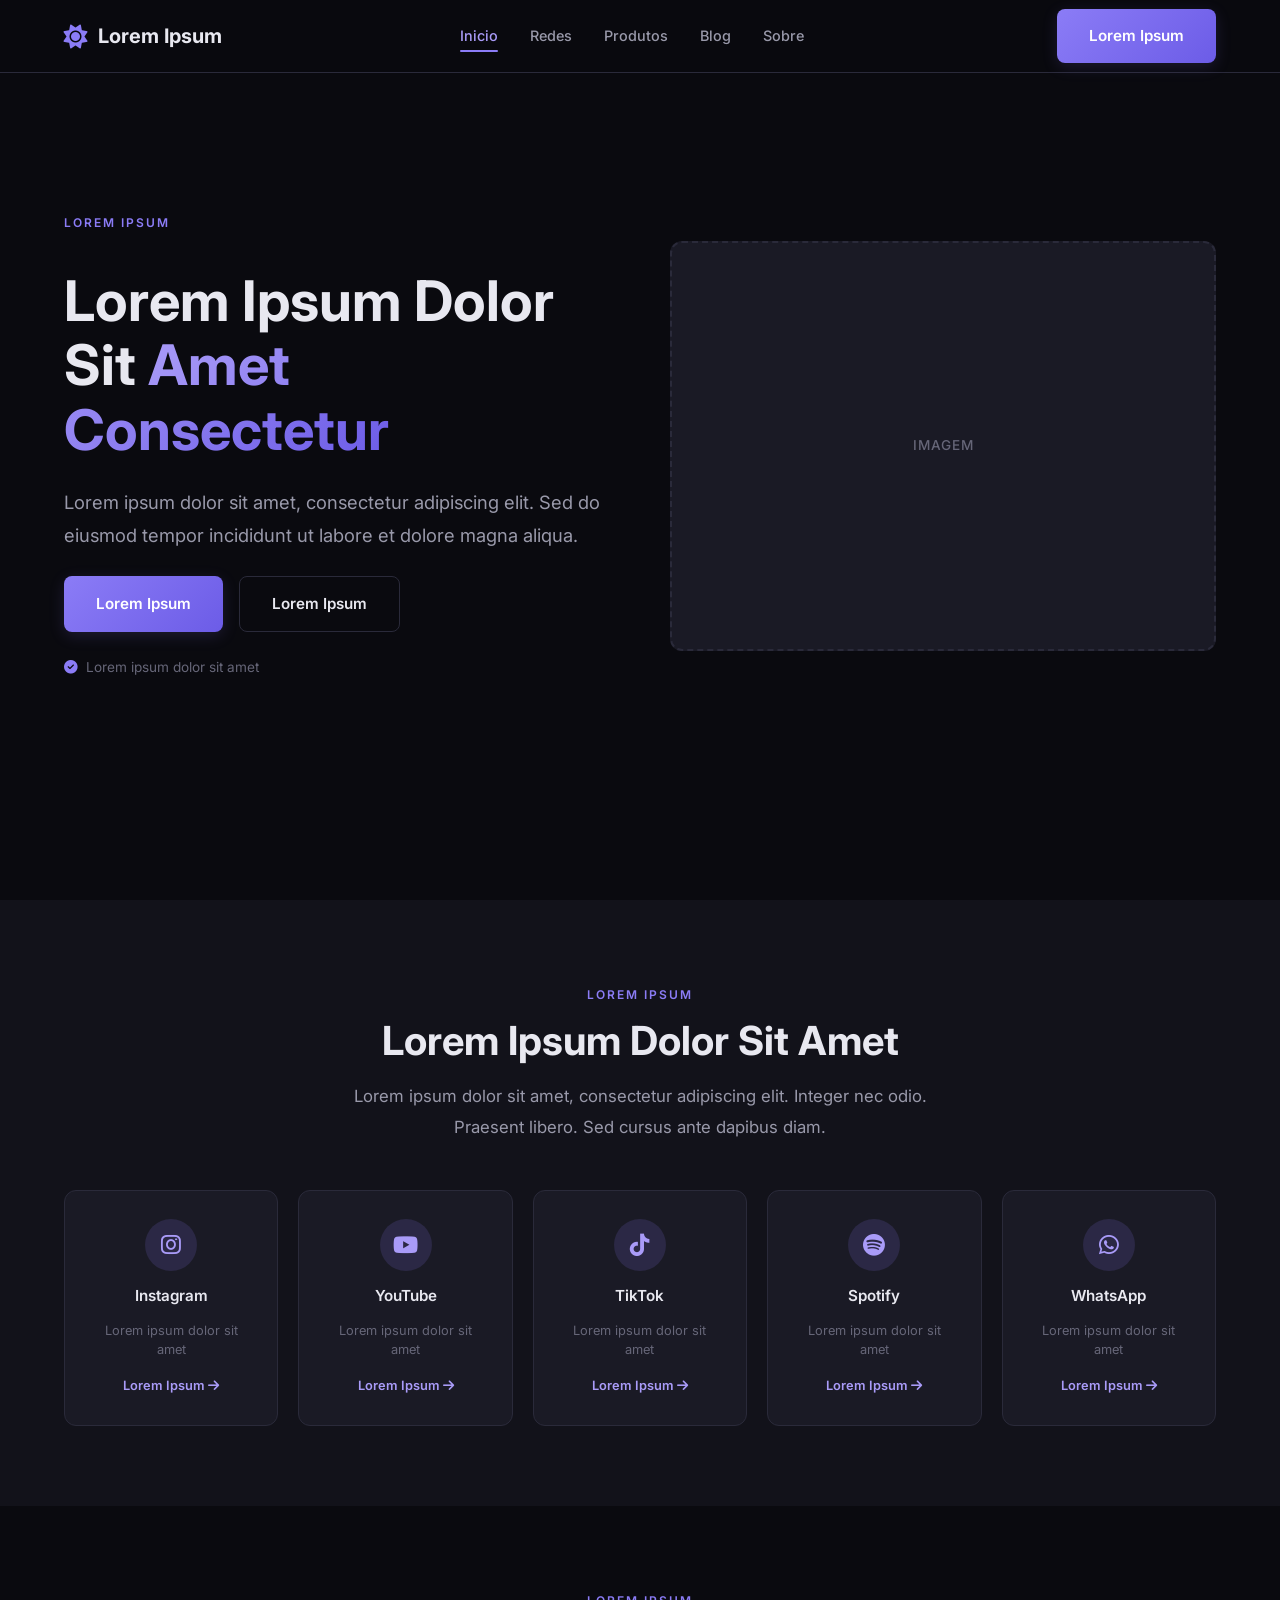
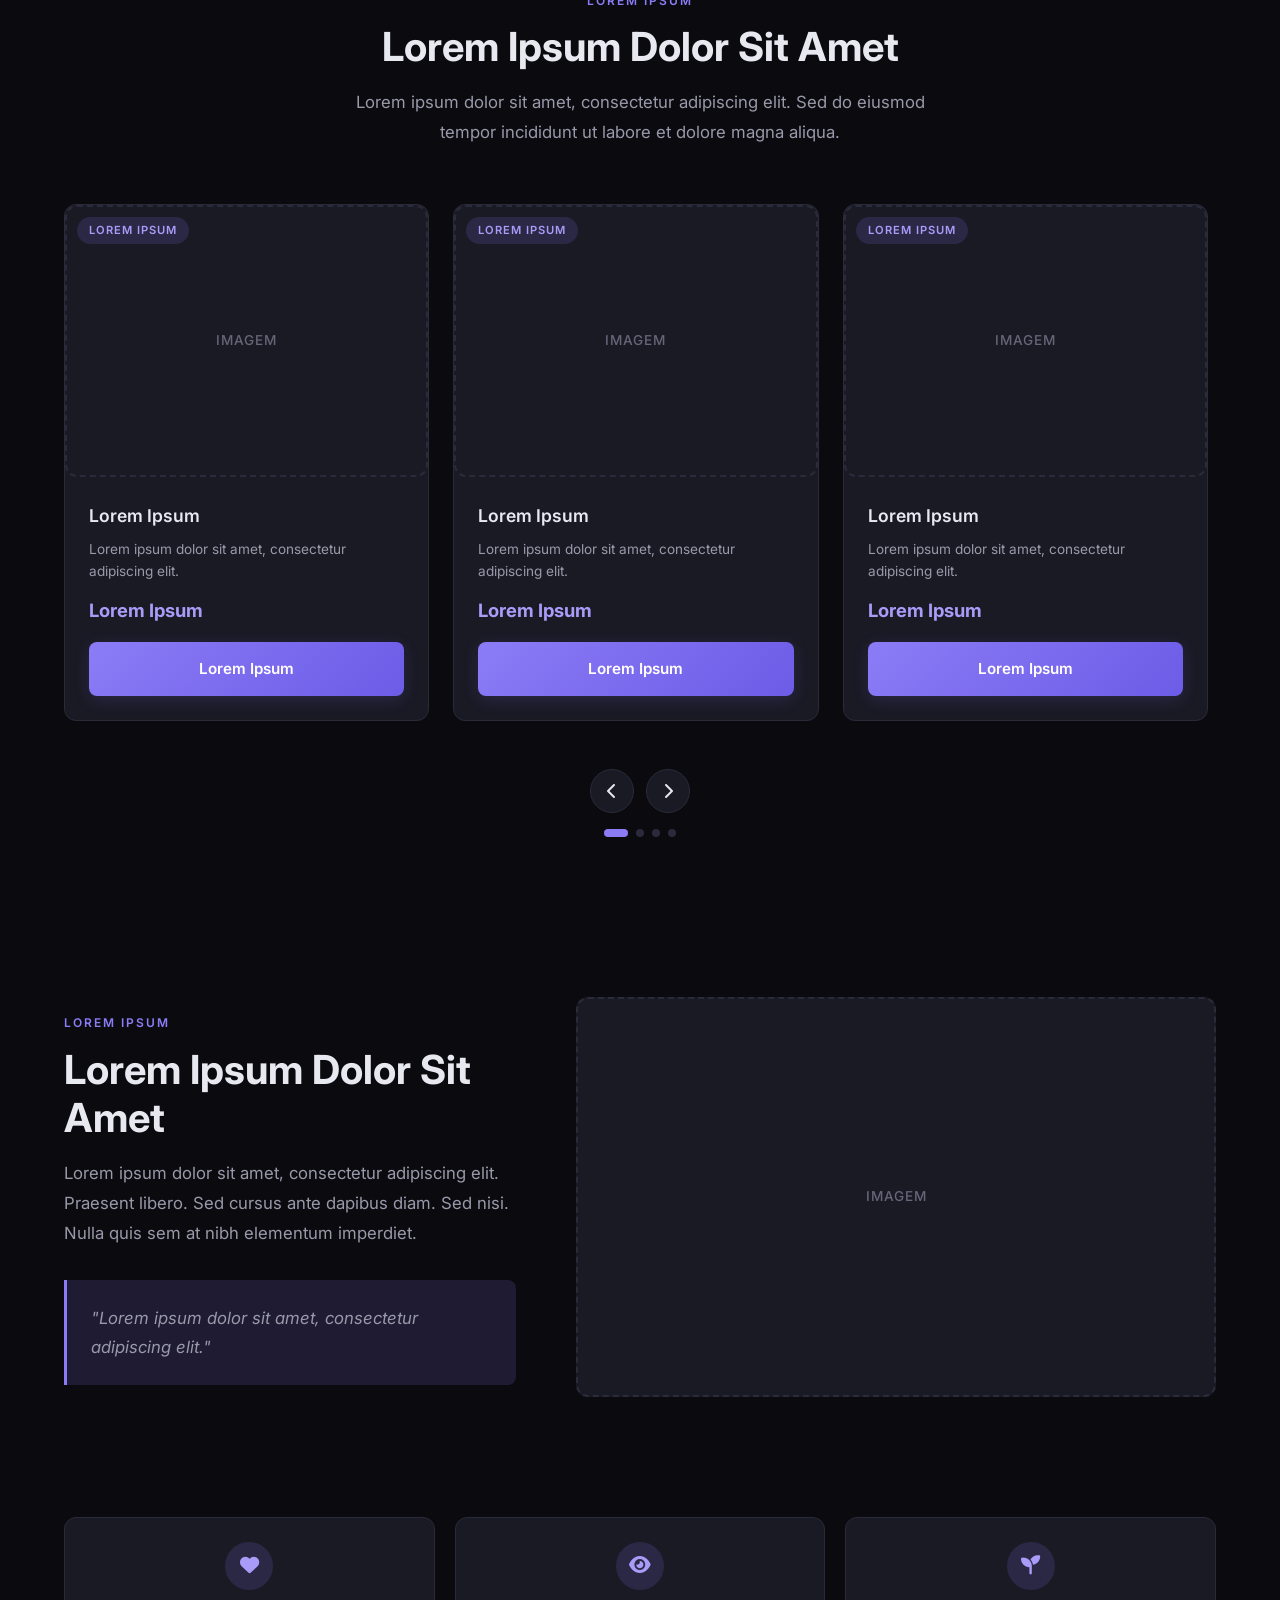
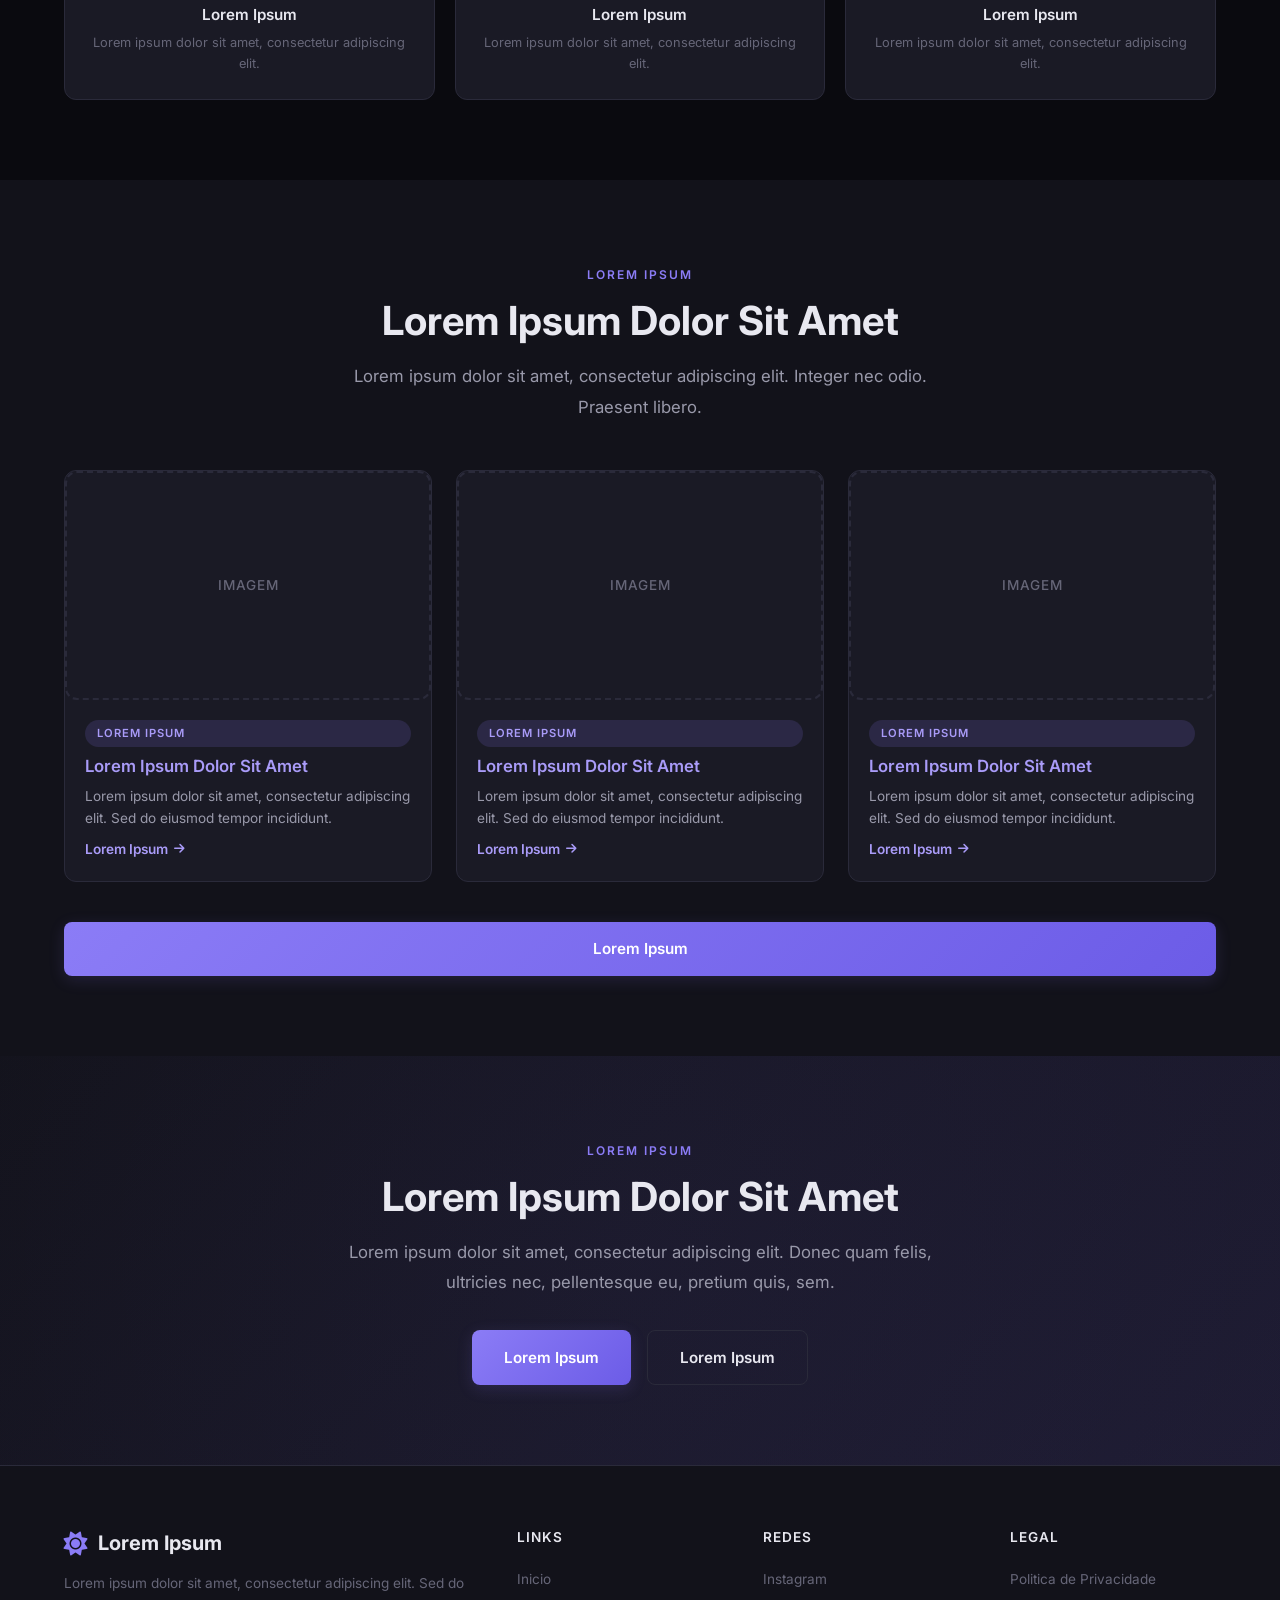
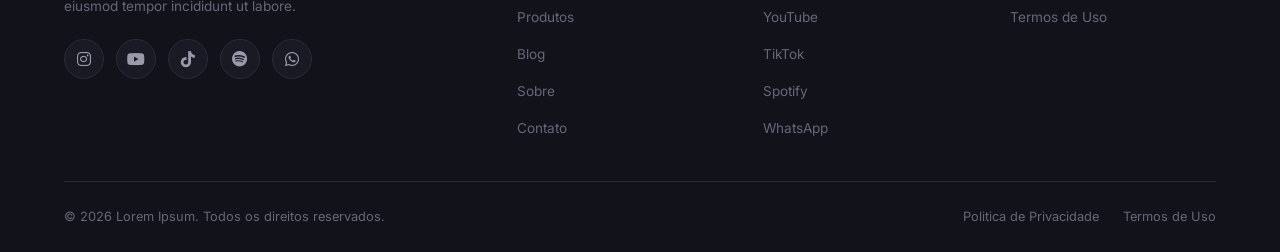
==== index.html @ 36291735 "feat: wireframe 3 paginas - home, blog listing, single post" ====
<!DOCTYPE html>
<html lang="pt-BR">
<head>
  <meta charset="UTF-8">
  <meta name="viewport" content="width=device-width, initial-scale=1.0">
  <title>Home | Lorem Ipsum</title>
  <link rel="stylesheet" href="style.css">
  <link rel="stylesheet" href="https://cdnjs.cloudflare.com/ajax/libs/font-awesome/6.5.0/css/all.min.css">
</head>
<body>

  <header class="header">
    <div class="container">
      <a href="index.html" class="header__logo">
        <i class="fa-solid fa-sun"></i>
        Lorem Ipsum
      </a>
      <nav class="header__nav">
        <a href="index.html" class="active">Inicio</a>
        <a href="#social">Redes</a>
        <a href="#products">Produtos</a>
        <a href="blog.html">Blog</a>
        <a href="#purpose">Sobre</a>
      </nav>
      <a href="#products" class="btn btn-primary header__cta">Lorem Ipsum</a>
      <button class="hamburger" onclick="document.querySelector('.mobile-nav').classList.toggle('open')" aria-label="Menu">
        <span></span>
        <span></span>
        <span></span>
      </button>
    </div>
  </header>

  <nav class="mobile-nav">
    <a href="index.html" class="active">Inicio</a>
    <a href="#social">Redes</a>
    <a href="#products">Produtos</a>
    <a href="blog.html">Blog</a>
    <a href="#purpose">Sobre</a>
    <a href="#products" class="btn btn-primary">Lorem Ipsum</a>
  </nav>

  <section class="hero">
    <div class="container">
      <div class="hero__content">
        <span class="section-label">Lorem Ipsum</span>
        <h1 class="hero__title">Lorem Ipsum Dolor Sit <span>Amet Consectetur</span></h1>
        <p class="hero__subtitle">Lorem ipsum dolor sit amet, consectetur adipiscing elit. Sed do eiusmod tempor incididunt ut labore et dolore magna aliqua.</p>
        <div class="hero__buttons">
          <a href="#products" class="btn btn-primary">Lorem Ipsum</a>
          <a href="#purpose" class="btn btn-secondary">Lorem Ipsum</a>
        </div>
        <div class="hero__badge">
          <i class="fa-solid fa-circle-check"></i>
          Lorem ipsum dolor sit amet
        </div>
      </div>
      <div class="hero__image">
        <div class="image-placeholder" style="min-height: 400px; aspect-ratio: 4/3;">
          IMAGEM
        </div>
      </div>
    </div>
  </section>

  <section class="social-section" id="social">
    <div class="container">
      <div style="text-align: center;">
        <span class="section-label">Lorem Ipsum</span>
        <h2 class="section-title">Lorem Ipsum Dolor Sit Amet</h2>
        <p class="section-text" style="margin: 0 auto;">Lorem ipsum dolor sit amet, consectetur adipiscing elit. Integer nec odio. Praesent libero. Sed cursus ante dapibus diam.</p>
      </div>
      <div class="social-grid">
        <div class="social-card">
          <div class="social-card__icon"><i class="fa-brands fa-instagram"></i></div>
          <span class="social-card__name">Instagram</span>
          <span class="social-card__desc">Lorem ipsum dolor sit amet</span>
          <span class="social-card__link">Lorem Ipsum <i class="fa-solid fa-arrow-right"></i></span>
        </div>
        <div class="social-card">
          <div class="social-card__icon"><i class="fa-brands fa-youtube"></i></div>
          <span class="social-card__name">YouTube</span>
          <span class="social-card__desc">Lorem ipsum dolor sit amet</span>
          <span class="social-card__link">Lorem Ipsum <i class="fa-solid fa-arrow-right"></i></span>
        </div>
        <div class="social-card">
          <div class="social-card__icon"><i class="fa-brands fa-tiktok"></i></div>
          <span class="social-card__name">TikTok</span>
          <span class="social-card__desc">Lorem ipsum dolor sit amet</span>
          <span class="social-card__link">Lorem Ipsum <i class="fa-solid fa-arrow-right"></i></span>
        </div>
        <div class="social-card">
          <div class="social-card__icon"><i class="fa-brands fa-spotify"></i></div>
          <span class="social-card__name">Spotify</span>
          <span class="social-card__desc">Lorem ipsum dolor sit amet</span>
          <span class="social-card__link">Lorem Ipsum <i class="fa-solid fa-arrow-right"></i></span>
        </div>
        <div class="social-card">
          <div class="social-card__icon"><i class="fa-brands fa-whatsapp"></i></div>
          <span class="social-card__name">WhatsApp</span>
          <span class="social-card__desc">Lorem ipsum dolor sit amet</span>
          <span class="social-card__link">Lorem Ipsum <i class="fa-solid fa-arrow-right"></i></span>
        </div>
      </div>
    </div>
  </section>

  <section class="products-section" id="products">
    <div class="container">
      <div class="section-header">
        <span class="section-label">Lorem Ipsum</span>
        <h2 class="section-title">Lorem Ipsum Dolor Sit Amet</h2>
        <p class="section-text">Lorem ipsum dolor sit amet, consectetur adipiscing elit. Sed do eiusmod tempor incididunt ut labore et dolore magna aliqua.</p>
      </div>
      <div class="products-carousel">
        <div class="products-carousel__track">
          <div class="product-card card">
            <div class="product-card__image">
              <div class="image-placeholder" style="aspect-ratio: 4/3;">IMAGEM</div>
              <span class="tag" style="position:absolute;top:12px;left:12px;">Lorem Ipsum</span>
            </div>
            <div class="product-card__body">
              <h3 class="product-card__name">Lorem Ipsum</h3>
              <p class="product-card__desc">Lorem ipsum dolor sit amet, consectetur adipiscing elit.</p>
              <span class="product-card__price">Lorem Ipsum</span>
              <a href="#" class="btn btn-primary product-card__btn">Lorem Ipsum</a>
            </div>
          </div>
          <div class="product-card card">
            <div class="product-card__image">
              <div class="image-placeholder" style="aspect-ratio: 4/3;">IMAGEM</div>
              <span class="tag" style="position:absolute;top:12px;left:12px;">Lorem Ipsum</span>
            </div>
            <div class="product-card__body">
              <h3 class="product-card__name">Lorem Ipsum</h3>
              <p class="product-card__desc">Lorem ipsum dolor sit amet, consectetur adipiscing elit.</p>
              <span class="product-card__price">Lorem Ipsum</span>
              <a href="#" class="btn btn-primary product-card__btn">Lorem Ipsum</a>
            </div>
          </div>
          <div class="product-card card">
            <div class="product-card__image">
              <div class="image-placeholder" style="aspect-ratio: 4/3;">IMAGEM</div>
              <span class="tag" style="position:absolute;top:12px;left:12px;">Lorem Ipsum</span>
            </div>
            <div class="product-card__body">
              <h3 class="product-card__name">Lorem Ipsum</h3>
              <p class="product-card__desc">Lorem ipsum dolor sit amet, consectetur adipiscing elit.</p>
              <span class="product-card__price">Lorem Ipsum</span>
              <a href="#" class="btn btn-primary product-card__btn">Lorem Ipsum</a>
            </div>
          </div>
          <div class="product-card card">
            <div class="product-card__image">
              <div class="image-placeholder" style="aspect-ratio: 4/3;">IMAGEM</div>
              <span class="tag" style="position:absolute;top:12px;left:12px;">Lorem Ipsum</span>
            </div>
            <div class="product-card__body">
              <h3 class="product-card__name">Lorem Ipsum</h3>
              <p class="product-card__desc">Lorem ipsum dolor sit amet, consectetur adipiscing elit.</p>
              <span class="product-card__price">Lorem Ipsum</span>
              <a href="#" class="btn btn-primary product-card__btn">Lorem Ipsum</a>
            </div>
          </div>
        </div>
        <div class="carousel-controls">
          <button onclick="scrollCarousel(-1)"><i class="fa-solid fa-chevron-left"></i></button>
          <button onclick="scrollCarousel(1)"><i class="fa-solid fa-chevron-right"></i></button>
        </div>
        <div class="carousel-dots">
          <span class="active"></span>
          <span></span>
          <span></span>
          <span></span>
        </div>
      </div>
    </div>
  </section>

  <section class="purpose-section" id="purpose">
    <div class="container">
      <div class="purpose-content">
        <span class="section-label">Lorem Ipsum</span>
        <h2 class="section-title">Lorem Ipsum Dolor Sit Amet</h2>
        <p class="section-text">Lorem ipsum dolor sit amet, consectetur adipiscing elit. Praesent libero. Sed cursus ante dapibus diam. Sed nisi. Nulla quis sem at nibh elementum imperdiet.</p>
        <div class="purpose-quote">
          "Lorem ipsum dolor sit amet, consectetur adipiscing elit."
        </div>
      </div>
      <div>
        <div class="image-placeholder" style="min-height: 400px;">
          IMAGEM
        </div>
      </div>
    </div>
  </section>

  <section style="padding: 0 0 80px;">
    <div class="container">
      <div class="purpose-pillars">
        <div class="purpose-pillar">
          <div class="purpose-pillar__icon"><i class="fa-solid fa-heart"></i></div>
          <h4 class="purpose-pillar__title">Lorem Ipsum</h4>
          <p class="purpose-pillar__text">Lorem ipsum dolor sit amet, consectetur adipiscing elit.</p>
        </div>
        <div class="purpose-pillar">
          <div class="purpose-pillar__icon"><i class="fa-solid fa-eye"></i></div>
          <h4 class="purpose-pillar__title">Lorem Ipsum</h4>
          <p class="purpose-pillar__text">Lorem ipsum dolor sit amet, consectetur adipiscing elit.</p>
        </div>
        <div class="purpose-pillar">
          <div class="purpose-pillar__icon"><i class="fa-solid fa-seedling"></i></div>
          <h4 class="purpose-pillar__title">Lorem Ipsum</h4>
          <p class="purpose-pillar__text">Lorem ipsum dolor sit amet, consectetur adipiscing elit.</p>
        </div>
      </div>
    </div>
  </section>

  <section class="blog-highlights-section">
    <div class="container">
      <div class="section-header">
        <span class="section-label">Lorem Ipsum</span>
        <h2 class="section-title">Lorem Ipsum Dolor Sit Amet</h2>
        <p class="section-text">Lorem ipsum dolor sit amet, consectetur adipiscing elit. Integer nec odio. Praesent libero.</p>
      </div>
      <div class="blog-grid">
        <a href="post.html" class="card blog-card">
          <div class="blog-card__image image-placeholder">IMAGEM</div>
          <div class="blog-card__body">
            <span class="tag blog-card__category">Lorem Ipsum</span>
            <h3 class="blog-card__title">Lorem Ipsum Dolor Sit Amet</h3>
            <p class="blog-card__excerpt">Lorem ipsum dolor sit amet, consectetur adipiscing elit. Sed do eiusmod tempor incididunt.</p>
            <span class="blog-card__link">Lorem Ipsum <i class="fa-solid fa-arrow-right"></i></span>
          </div>
        </a>
        <a href="post.html" class="card blog-card">
          <div class="blog-card__image image-placeholder">IMAGEM</div>
          <div class="blog-card__body">
            <span class="tag blog-card__category">Lorem Ipsum</span>
            <h3 class="blog-card__title">Lorem Ipsum Dolor Sit Amet</h3>
            <p class="blog-card__excerpt">Lorem ipsum dolor sit amet, consectetur adipiscing elit. Sed do eiusmod tempor incididunt.</p>
            <span class="blog-card__link">Lorem Ipsum <i class="fa-solid fa-arrow-right"></i></span>
          </div>
        </a>
        <a href="post.html" class="card blog-card">
          <div class="blog-card__image image-placeholder">IMAGEM</div>
          <div class="blog-card__body">
            <span class="tag blog-card__category">Lorem Ipsum</span>
            <h3 class="blog-card__title">Lorem Ipsum Dolor Sit Amet</h3>
            <p class="blog-card__excerpt">Lorem ipsum dolor sit amet, consectetur adipiscing elit. Sed do eiusmod tempor incididunt.</p>
            <span class="blog-card__link">Lorem Ipsum <i class="fa-solid fa-arrow-right"></i></span>
          </div>
        </a>
      </div>
      <a href="blog.html" class="btn btn-primary" style="margin-top: 40px;">Lorem Ipsum</a>
    </div>
  </section>

  <section class="cta-section">
    <div class="container">
      <span class="section-label">Lorem Ipsum</span>
      <h2 class="section-title">Lorem Ipsum Dolor Sit Amet</h2>
      <p class="section-text">Lorem ipsum dolor sit amet, consectetur adipiscing elit. Donec quam felis, ultricies nec, pellentesque eu, pretium quis, sem.</p>
      <div class="cta-buttons">
        <a href="#products" class="btn btn-primary">Lorem Ipsum</a>
        <a href="blog.html" class="btn btn-secondary">Lorem Ipsum</a>
      </div>
    </div>
  </section>

  <footer class="footer">
    <div class="container">
      <div class="footer__grid">
        <div class="footer__brand">
          <div class="footer__logo">
            <i class="fa-solid fa-sun"></i>
            Lorem Ipsum
          </div>
          <p class="footer__desc">Lorem ipsum dolor sit amet, consectetur adipiscing elit. Sed do eiusmod tempor incididunt ut labore.</p>
          <div class="footer__social">
            <a href="#"><i class="fa-brands fa-instagram"></i></a>
            <a href="#"><i class="fa-brands fa-youtube"></i></a>
            <a href="#"><i class="fa-brands fa-tiktok"></i></a>
            <a href="#"><i class="fa-brands fa-spotify"></i></a>
            <a href="#"><i class="fa-brands fa-whatsapp"></i></a>
          </div>
        </div>
        <div>
          <h4 class="footer__heading">Links</h4>
          <ul class="footer__links">
            <li><a href="index.html">Inicio</a></li>
            <li><a href="#products">Produtos</a></li>
            <li><a href="blog.html">Blog</a></li>
            <li><a href="#purpose">Sobre</a></li>
            <li><a href="#">Contato</a></li>
          </ul>
        </div>
        <div>
          <h4 class="footer__heading">Redes</h4>
          <ul class="footer__links">
            <li><a href="#">Instagram</a></li>
            <li><a href="#">YouTube</a></li>
            <li><a href="#">TikTok</a></li>
            <li><a href="#">Spotify</a></li>
            <li><a href="#">WhatsApp</a></li>
          </ul>
        </div>
        <div>
          <h4 class="footer__heading">Legal</h4>
          <ul class="footer__links">
            <li><a href="#">Politica de Privacidade</a></li>
            <li><a href="#">Termos de Uso</a></li>
          </ul>
        </div>
      </div>
      <div class="footer__bottom">
        <span>&copy; 2026 Lorem Ipsum. Todos os direitos reservados.</span>
        <div class="footer__legal">
          <a href="#">Politica de Privacidade</a>
          <a href="#">Termos de Uso</a>
        </div>
      </div>
    </div>
  </footer>

  <script>
    function scrollCarousel(direction) {
      const track = document.querySelector('.products-carousel__track');
      const cardWidth = track.querySelector('.product-card').offsetWidth + 24;
      track.scrollBy({ left: direction * cardWidth, behavior: 'smooth' });
    }

    document.querySelector('.hamburger').addEventListener('click', function() {
      this.classList.toggle('active');
    });

    document.querySelectorAll('.mobile-nav a').forEach(function(link) {
      link.addEventListener('click', function() {
        document.querySelector('.mobile-nav').classList.remove('open');
        document.querySelector('.hamburger').classList.remove('active');
      });
    });
  </script>

</body>
</html>
---- style.css ----
@import url('https://fonts.googleapis.com/css2?family=Inter:wght@300;400;500;600;700&display=swap');

*,
*::before,
*::after {
  margin: 0;
  padding: 0;
  box-sizing: border-box;
}

:root {
  --bg-primary: #0a0a0f;
  --bg-secondary: #12121a;
  --bg-card: #1a1a25;
  --bg-card-hover: #22222f;
  --bg-accent: #252535;
  --border: #2a2a3a;
  --text-primary: #e8e8f0;
  --text-secondary: #9999aa;
  --text-muted: #666678;
  --accent: #8b7cf6;
  --accent-light: #a99bf8;
  --accent-dark: #6c5ce7;
  --accent-glow: rgba(139, 124, 246, 0.15);
  --radius: 12px;
  --radius-sm: 8px;
  --radius-lg: 16px;
  --shadow: 0 4px 24px rgba(0, 0, 0, 0.3);
  --transition: 0.3s ease;
  --max-width: 1200px;
  --content-width: 780px;
}

html {
  scroll-behavior: smooth;
}

body {
  font-family: 'Inter', -apple-system, sans-serif;
  background-color: var(--bg-primary);
  color: var(--text-primary);
  line-height: 1.7;
  font-size: 16px;
  -webkit-font-smoothing: antialiased;
}

a {
  color: var(--accent-light);
  text-decoration: none;
  transition: color var(--transition);
}

a:hover {
  color: var(--accent);
}

img {
  max-width: 100%;
  display: block;
}

.container {
  max-width: var(--max-width);
  margin: 0 auto;
  padding: 0 24px;
}

.content-width {
  max-width: var(--content-width);
  margin: 0 auto;
}

.btn {
  display: inline-flex;
  align-items: center;
  justify-content: center;
  gap: 8px;
  padding: 14px 32px;
  border-radius: var(--radius-sm);
  font-family: inherit;
  font-size: 0.95rem;
  font-weight: 600;
  cursor: pointer;
  transition: all var(--transition);
  border: none;
  text-decoration: none;
}

.btn-primary {
  background: linear-gradient(135deg, var(--accent), var(--accent-dark));
  color: #fff;
  box-shadow: 0 4px 16px var(--accent-glow);
}

.btn-primary:hover {
  transform: translateY(-2px);
  box-shadow: 0 6px 24px rgba(139, 124, 246, 0.3);
  color: #fff;
}

.btn-secondary {
  background: transparent;
  color: var(--text-primary);
  border: 1px solid var(--border);
}

.btn-secondary:hover {
  border-color: var(--accent);
  color: var(--accent-light);
}

.section-label {
  display: inline-block;
  font-size: 0.75rem;
  font-weight: 600;
  text-transform: uppercase;
  letter-spacing: 2px;
  color: var(--accent);
  margin-bottom: 12px;
}

.section-title {
  font-size: clamp(1.75rem, 4vw, 2.5rem);
  font-weight: 700;
  line-height: 1.2;
  margin-bottom: 16px;
  color: var(--text-primary);
}

.section-text {
  font-size: 1.05rem;
  color: var(--text-secondary);
  max-width: 600px;
  line-height: 1.8;
}

.image-placeholder {
  background: var(--bg-card);
  border: 2px dashed var(--border);
  border-radius: var(--radius);
  display: flex;
  align-items: center;
  justify-content: center;
  color: var(--text-muted);
  font-size: 0.85rem;
  font-weight: 500;
  letter-spacing: 1px;
  text-transform: uppercase;
  min-height: 200px;
  aspect-ratio: 16 / 10;
  width: 100%;
}

.image-placeholder--square {
  aspect-ratio: 1;
}

.image-placeholder--wide {
  aspect-ratio: 21 / 9;
}

.image-placeholder--tall {
  aspect-ratio: 3 / 4;
}

.image-placeholder--icon {
  aspect-ratio: auto;
  min-height: 80px;
}

.card {
  background: var(--bg-card);
  border: 1px solid var(--border);
  border-radius: var(--radius);
  overflow: hidden;
  transition: all var(--transition);
}

.card:hover {
  border-color: var(--accent);
  background: var(--bg-card-hover);
  transform: translateY(-4px);
  box-shadow: var(--shadow);
}

.card-body {
  padding: 24px;
}

.tag {
  display: inline-block;
  padding: 4px 12px;
  font-size: 0.7rem;
  font-weight: 600;
  text-transform: uppercase;
  letter-spacing: 1px;
  border-radius: 20px;
  background: var(--accent-glow);
  color: var(--accent-light);
}

section {
  padding: 80px 0;
}

/* ==================== HEADER ==================== */
.header {
  position: fixed;
  top: 0;
  left: 0;
  right: 0;
  z-index: 1000;
  background: rgba(10, 10, 15, 0.85);
  backdrop-filter: blur(20px);
  border-bottom: 1px solid var(--border);
  transition: all var(--transition);
}

.header .container {
  display: flex;
  align-items: center;
  justify-content: space-between;
  height: 72px;
}

.header__logo {
  display: flex;
  align-items: center;
  gap: 10px;
  font-size: 1.25rem;
  font-weight: 700;
  color: var(--text-primary);
}

.header__logo i {
  font-size: 1.5rem;
  color: var(--accent);
}

.header__nav {
  display: flex;
  align-items: center;
  gap: 32px;
}

.header__nav a {
  font-size: 0.9rem;
  font-weight: 500;
  color: var(--text-secondary);
  transition: color var(--transition);
  position: relative;
}

.header__nav a:hover,
.header__nav a.active {
  color: var(--accent-light);
}

.header__nav a.active::after {
  content: '';
  position: absolute;
  bottom: -4px;
  left: 0;
  right: 0;
  height: 2px;
  background: var(--accent);
  border-radius: 2px;
}

.header__cta {
  margin-left: 16px;
}

.hamburger {
  display: none;
  flex-direction: column;
  gap: 5px;
  cursor: pointer;
  background: none;
  border: none;
  padding: 8px;
}

.hamburger span {
  display: block;
  width: 24px;
  height: 2px;
  background: var(--text-primary);
  border-radius: 2px;
  transition: all var(--transition);
}

.mobile-nav {
  display: none;
  position: fixed;
  top: 72px;
  left: 0;
  right: 0;
  bottom: 0;
  background: var(--bg-primary);
  z-index: 999;
  flex-direction: column;
  align-items: center;
  justify-content: center;
  gap: 24px;
}

.mobile-nav.open {
  display: flex;
}

.mobile-nav a {
  font-size: 1.25rem;
  font-weight: 500;
  color: var(--text-secondary);
}

.mobile-nav a:hover,
.mobile-nav a.active {
  color: var(--accent-light);
}

/* ==================== HERO ==================== */
.hero {
  min-height: 100vh;
  display: flex;
  align-items: center;
  padding-top: 72px;
}

.hero .container {
  display: grid;
  grid-template-columns: 1fr 1fr;
  gap: 60px;
  align-items: center;
}

.hero__content {
  display: flex;
  flex-direction: column;
  gap: 24px;
}

.hero__title {
  font-size: clamp(2.25rem, 5vw, 3.5rem);
  font-weight: 700;
  line-height: 1.15;
}

.hero__title span {
  background: linear-gradient(135deg, var(--accent-light), var(--accent-dark));
  -webkit-background-clip: text;
  -webkit-text-fill-color: transparent;
  background-clip: text;
}

.hero__subtitle {
  font-size: 1.15rem;
  color: var(--text-secondary);
  line-height: 1.8;
}

.hero__buttons {
  display: flex;
  gap: 16px;
  flex-wrap: wrap;
}

.hero__badge {
  display: flex;
  align-items: center;
  gap: 8px;
  font-size: 0.85rem;
  color: var(--text-muted);
}

.hero__badge i {
  color: var(--accent);
}

.hero__image {
  display: flex;
  justify-content: center;
}

/* ==================== SOCIAL SECTION ==================== */
.social-section {
  background: var(--bg-secondary);
}

.social-grid {
  display: grid;
  grid-template-columns: repeat(auto-fit, minmax(200px, 1fr));
  gap: 20px;
  margin-top: 48px;
}

.social-card {
  background: var(--bg-card);
  border: 1px solid var(--border);
  border-radius: var(--radius);
  padding: 28px 24px;
  display: flex;
  flex-direction: column;
  align-items: center;
  gap: 12px;
  text-align: center;
  transition: all var(--transition);
  cursor: pointer;
}

.social-card:hover {
  border-color: var(--accent);
  transform: translateY(-4px);
  box-shadow: 0 8px 32px var(--accent-glow);
}

.social-card__icon {
  width: 52px;
  height: 52px;
  border-radius: 50%;
  display: flex;
  align-items: center;
  justify-content: center;
  font-size: 1.4rem;
  background: var(--accent-glow);
  color: var(--accent-light);
  transition: all var(--transition);
}

.social-card:hover .social-card__icon {
  background: var(--accent);
  color: #fff;
}

.social-card__name {
  font-size: 0.95rem;
  font-weight: 600;
  color: var(--text-primary);
}

.social-card__desc {
  font-size: 0.8rem;
  color: var(--text-muted);
  line-height: 1.5;
}

.social-card__link {
  font-size: 0.8rem;
  font-weight: 600;
  color: var(--accent-light);
  margin-top: 4px;
}

/* ==================== PRODUCTS ==================== */
.products-section .section-header {
  text-align: center;
  margin-bottom: 48px;
}

.products-section .section-text {
  margin: 0 auto;
}

.products-carousel {
  position: relative;
  margin-top: 24px;
}

.products-carousel__track {
  display: flex;
  gap: 24px;
  overflow-x: auto;
  scroll-snap-type: x mandatory;
  -webkit-overflow-scrolling: touch;
  padding: 8px 4px 24px;
  scrollbar-width: none;
}

.products-carousel__track::-webkit-scrollbar {
  display: none;
}

.product-card {
  flex: 0 0 calc(33.333% - 16px);
  scroll-snap-align: start;
  min-width: 280px;
}

.product-card__image {
  position: relative;
}

.product-card__image .tag {
  position: absolute;
  top: 12px;
  left: 12px;
}

.product-card__body {
  padding: 24px;
  display: flex;
  flex-direction: column;
  gap: 8px;
}

.product-card__name {
  font-size: 1.1rem;
  font-weight: 600;
}

.product-card__desc {
  font-size: 0.85rem;
  color: var(--text-secondary);
  line-height: 1.6;
}

.product-card__price {
  font-size: 1.15rem;
  font-weight: 700;
  color: var(--accent-light);
  margin-top: 4px;
}

.product-card__btn {
  margin-top: 8px;
  width: 100%;
}

.carousel-controls {
  display: flex;
  justify-content: center;
  gap: 12px;
  margin-top: 24px;
}

.carousel-controls button {
  width: 44px;
  height: 44px;
  border-radius: 50%;
  border: 1px solid var(--border);
  background: var(--bg-card);
  color: var(--text-primary);
  cursor: pointer;
  transition: all var(--transition);
  display: flex;
  align-items: center;
  justify-content: center;
  font-size: 1rem;
}

.carousel-controls button:hover {
  border-color: var(--accent);
  background: var(--accent-glow);
  color: var(--accent-light);
}

.carousel-dots {
  display: flex;
  justify-content: center;
  gap: 8px;
  margin-top: 16px;
}

.carousel-dots span {
  width: 8px;
  height: 8px;
  border-radius: 50%;
  background: var(--border);
  cursor: pointer;
  transition: background var(--transition);
}

.carousel-dots span.active {
  background: var(--accent);
  width: 24px;
  border-radius: 4px;
}

/* ==================== PURPOSE ==================== */
.purpose-section .container {
  display: grid;
  grid-template-columns: 1fr 1fr;
  gap: 60px;
  align-items: center;
}

.purpose-section .section-text {
  margin-bottom: 32px;
}

.purpose-section .image-placeholder {
  min-height: 400px;
}

.purpose-pillars {
  display: grid;
  grid-template-columns: repeat(3, 1fr);
  gap: 20px;
  margin-top: 40px;
}

.purpose-pillar {
  background: var(--bg-card);
  border: 1px solid var(--border);
  border-radius: var(--radius);
  padding: 24px;
  text-align: center;
  transition: all var(--transition);
}

.purpose-pillar:hover {
  border-color: var(--accent);
}

.purpose-pillar__icon {
  width: 48px;
  height: 48px;
  border-radius: 50%;
  background: var(--accent-glow);
  color: var(--accent-light);
  display: flex;
  align-items: center;
  justify-content: center;
  font-size: 1.2rem;
  margin: 0 auto 12px;
}

.purpose-pillar__title {
  font-size: 0.95rem;
  font-weight: 600;
  margin-bottom: 4px;
}

.purpose-pillar__text {
  font-size: 0.8rem;
  color: var(--text-muted);
}

.purpose-quote {
  margin-top: 32px;
  padding: 24px;
  border-left: 3px solid var(--accent);
  background: var(--accent-glow);
  border-radius: 0 var(--radius-sm) var(--radius-sm) 0;
  font-style: italic;
  color: var(--text-secondary);
  font-size: 1.05rem;
}

/* ==================== BLOG HIGHLIGHTS ==================== */
.blog-highlights-section {
  background: var(--bg-secondary);
}

.blog-highlights-section .section-header {
  text-align: center;
  margin-bottom: 48px;
}

.blog-highlights-section .section-text {
  margin: 0 auto;
}

.blog-grid {
  display: grid;
  grid-template-columns: repeat(3, 1fr);
  gap: 24px;
}

.blog-card__image {
  aspect-ratio: 16 / 10;
}

.blog-card__body {
  padding: 20px;
  display: flex;
  flex-direction: column;
  gap: 8px;
}

.blog-card__category {
  font-size: 0.7rem;
}

.blog-card__title {
  font-size: 1.05rem;
  font-weight: 600;
  line-height: 1.4;
}

.blog-card__excerpt {
  font-size: 0.85rem;
  color: var(--text-secondary);
  line-height: 1.6;
}

.blog-card__link {
  font-size: 0.85rem;
  font-weight: 600;
  color: var(--accent-light);
  display: flex;
  align-items: center;
  gap: 6px;
  margin-top: auto;
}

.blog-card__link i {
  font-size: 0.75rem;
  transition: transform var(--transition);
}

.blog-card:hover .blog-card__link i {
  transform: translateX(4px);
}

.blog-highlights-section .btn {
  display: block;
  margin: 40px auto 0;
  text-align: center;
}

/* ==================== CTA SECTION ==================== */
.cta-section {
  background: linear-gradient(135deg, var(--bg-secondary), var(--accent-glow));
  text-align: center;
  position: relative;
  overflow: hidden;
}

.cta-section::before {
  content: '';
  position: absolute;
  top: -50%;
  left: -50%;
  width: 200%;
  height: 200%;
  background: radial-gradient(circle, var(--accent-glow) 0%, transparent 70%);
  opacity: 0.3;
  pointer-events: none;
}

.cta-section .section-title,
.cta-section .section-text {
  position: relative;
  z-index: 1;
}

.cta-section .section-text {
  margin: 0 auto 32px;
}

.cta-section .btn {
  position: relative;
  z-index: 1;
}

.cta-section .cta-buttons {
  display: flex;
  gap: 16px;
  justify-content: center;
  flex-wrap: wrap;
  position: relative;
  z-index: 1;
}

/* ==================== FOOTER ==================== */
.footer {
  background: var(--bg-secondary);
  border-top: 1px solid var(--border);
  padding: 60px 0 24px;
}

.footer__grid {
  display: grid;
  grid-template-columns: 2fr 1fr 1fr 1fr;
  gap: 40px;
  margin-bottom: 40px;
}

.footer__brand {
  display: flex;
  flex-direction: column;
  gap: 12px;
}

.footer__logo {
  display: flex;
  align-items: center;
  gap: 10px;
  font-size: 1.25rem;
  font-weight: 700;
  color: var(--text-primary);
}

.footer__logo i {
  font-size: 1.5rem;
  color: var(--accent);
}

.footer__desc {
  font-size: 0.85rem;
  color: var(--text-muted);
  line-height: 1.7;
}

.footer__social {
  display: flex;
  gap: 12px;
  margin-top: 8px;
}

.footer__social a {
  width: 40px;
  height: 40px;
  border-radius: 50%;
  background: var(--bg-card);
  border: 1px solid var(--border);
  display: flex;
  align-items: center;
  justify-content: center;
  color: var(--text-secondary);
  transition: all var(--transition);
}

.footer__social a:hover {
  border-color: var(--accent);
  color: var(--accent-light);
}

.footer__heading {
  font-size: 0.85rem;
  font-weight: 600;
  text-transform: uppercase;
  letter-spacing: 1px;
  color: var(--text-primary);
  margin-bottom: 16px;
}

.footer__links {
  list-style: none;
  display: flex;
  flex-direction: column;
  gap: 10px;
}

.footer__links a {
  font-size: 0.85rem;
  color: var(--text-muted);
  transition: color var(--transition);
}

.footer__links a:hover {
  color: var(--accent-light);
}

.footer__bottom {
  border-top: 1px solid var(--border);
  padding-top: 24px;
  display: flex;
  justify-content: space-between;
  align-items: center;
  font-size: 0.8rem;
  color: var(--text-muted);
}

.footer__legal {
  display: flex;
  gap: 24px;
}

.footer__legal a {
  font-size: 0.8rem;
  color: var(--text-muted);
}

.footer__legal a:hover {
  color: var(--accent-light);
}

/* ==================== BLOG LISTING ==================== */
.blog-hero {
  padding-top: 160px;
  padding-bottom: 60px;
  text-align: center;
  background: linear-gradient(180deg, var(--accent-glow) 0%, var(--bg-primary) 100%);
}

.blog-hero .section-title {
  font-size: clamp(2rem, 4vw, 3rem);
}

.blog-hero .section-text {
  margin: 16px auto 32px;
  text-align: center;
}

.search-box {
  max-width: 500px;
  margin: 0 auto;
  position: relative;
}

.search-box input {
  width: 100%;
  padding: 16px 24px 16px 48px;
  border-radius: 50px;
  border: 1px solid var(--border);
  background: var(--bg-card);
  color: var(--text-primary);
  font-family: inherit;
  font-size: 0.95rem;
  outline: none;
  transition: border-color var(--transition);
}

.search-box input::placeholder {
  color: var(--text-muted);
}

.search-box input:focus {
  border-color: var(--accent);
}

.search-box i {
  position: absolute;
  left: 20px;
  top: 50%;
  transform: translateY(-50%);
  color: var(--text-muted);
  font-size: 0.95rem;
}

/* ==================== CATEGORIES ==================== */
.categories-section {
  padding: 32px 0;
  border-bottom: 1px solid var(--border);
}

.categories-list {
  display: flex;
  gap: 12px;
  overflow-x: auto;
  scrollbar-width: none;
  padding: 4px 0;
}

.categories-list::-webkit-scrollbar {
  display: none;
}

.category-chip {
  flex-shrink: 0;
  padding: 10px 24px;
  border-radius: 50px;
  border: 1px solid var(--border);
  background: var(--bg-card);
  color: var(--text-secondary);
  font-size: 0.85rem;
  font-weight: 500;
  cursor: pointer;
  transition: all var(--transition);
  text-decoration: none;
}

.category-chip:hover,
.category-chip.active {
  background: var(--accent);
  border-color: var(--accent);
  color: #fff;
}

/* ==================== FEATURED POST ==================== */
.featured-post-section {
  padding: 60px 0;
}

.featured-post {
  display: grid;
  grid-template-columns: 1fr 1fr;
  gap: 40px;
  align-items: center;
  background: var(--bg-card);
  border: 1px solid var(--border);
  border-radius: var(--radius-lg);
  overflow: hidden;
  transition: all var(--transition);
}

.featured-post:hover {
  border-color: var(--accent);
}

.featured-post__image {
  min-height: 400px;
}

.featured-post__content {
  padding: 40px;
  display: flex;
  flex-direction: column;
  gap: 16px;
}

.featured-post__meta {
  display: flex;
  align-items: center;
  gap: 16px;
  font-size: 0.8rem;
  color: var(--text-muted);
}

.featured-post__title {
  font-size: 1.5rem;
  font-weight: 700;
  line-height: 1.3;
}

.featured-post__excerpt {
  color: var(--text-secondary);
  font-size: 0.95rem;
  line-height: 1.7;
}

/* ==================== POSTS GRID ==================== */
.posts-grid-section {
  background: var(--bg-secondary);
}

.posts-grid {
  display: grid;
  grid-template-columns: repeat(3, 1fr);
  gap: 24px;
  margin-top: 40px;
}

.post-card__image {
  aspect-ratio: 16 / 10;
}

.post-card__body {
  padding: 20px;
  display: flex;
  flex-direction: column;
  gap: 8px;
}

.post-card__meta {
  display: flex;
  align-items: center;
  gap: 12px;
  font-size: 0.75rem;
  color: var(--text-muted);
}

.post-card__title {
  font-size: 1rem;
  font-weight: 600;
  line-height: 1.4;
}

.post-card__excerpt {
  font-size: 0.82rem;
  color: var(--text-secondary);
  line-height: 1.6;
}

.post-card__link {
  font-size: 0.82rem;
  font-weight: 600;
  color: var(--accent-light);
  display: flex;
  align-items: center;
  gap: 6px;
  margin-top: auto;
}

/* ==================== PAGINATION ==================== */
.pagination-section {
  padding: 40px 0;
}

.pagination {
  display: flex;
  justify-content: center;
  gap: 8px;
}

.pagination a,
.pagination span {
  display: flex;
  align-items: center;
  justify-content: center;
  width: 40px;
  height: 40px;
  border-radius: var(--radius-sm);
  font-size: 0.9rem;
  font-weight: 500;
  transition: all var(--transition);
  text-decoration: none;
}

.pagination a {
  border: 1px solid var(--border);
  color: var(--text-secondary);
  background: var(--bg-card);
}

.pagination a:hover {
  border-color: var(--accent);
  color: var(--accent-light);
}

.pagination span.active {
  background: var(--accent);
  color: #fff;
}

.pagination .dots {
  color: var(--text-muted);
  width: auto;
  padding: 0 8px;
}

/* ==================== BLOG CTA ==================== */
.blog-cta-section {
  background: var(--bg-secondary);
}

.blog-cta {
  display: grid;
  grid-template-columns: 1fr 1fr;
  gap: 48px;
  align-items: center;
}

.blog-cta__product {
  min-height: 320px;
}

.blog-cta__content {
  display: flex;
  flex-direction: column;
  gap: 16px;
}

.blog-cta__content .btn {
  align-self: flex-start;
}

/* ==================== SINGLE POST ==================== */
.post-header-section {
  padding-top: 140px;
  padding-bottom: 40px;
  background: linear-gradient(180deg, var(--accent-glow) 0%, var(--bg-primary) 100%);
}

.breadcrumb {
  display: flex;
  align-items: center;
  gap: 8px;
  font-size: 0.85rem;
  color: var(--text-muted);
  margin-bottom: 24px;
}

.breadcrumb a {
  color: var(--text-muted);
}

.breadcrumb a:hover {
  color: var(--accent-light);
}

.breadcrumb span {
  color: var(--text-muted);
}

.post-header-section .tag {
  margin-bottom: 16px;
}

.post-header-section h1 {
  font-size: clamp(1.75rem, 4vw, 2.75rem);
  font-weight: 700;
  line-height: 1.2;
  margin-bottom: 16px;
}

.post-header__subtitle {
  font-size: 1.1rem;
  color: var(--text-secondary);
  line-height: 1.7;
  margin-bottom: 24px;
}

.post-meta {
  display: flex;
  align-items: center;
  gap: 24px;
  font-size: 0.85rem;
  color: var(--text-muted);
  flex-wrap: wrap;
}

.post-meta span {
  display: flex;
  align-items: center;
  gap: 6px;
}

.post-meta i {
  color: var(--accent);
}

/* ==================== POST CONTENT ==================== */
.post-content-section {
  padding-bottom: 40px;
}

.post-content {
  max-width: var(--content-width);
  margin: 0 auto;
}

.post-content h2 {
  font-size: 1.5rem;
  font-weight: 700;
  margin: 48px 0 16px;
  line-height: 1.3;
}

.post-content h2:first-child {
  margin-top: 0;
}

.post-content p {
  color: var(--text-secondary);
  line-height: 1.85;
  margin-bottom: 24px;
  font-size: 1.02rem;
}

.post-content blockquote {
  margin: 40px 0;
  padding: 28px 32px;
  border-left: 3px solid var(--accent);
  background: var(--accent-glow);
  border-radius: 0 var(--radius-sm) var(--radius-sm) 0;
  font-style: italic;
  color: var(--text-secondary);
  font-size: 1.1rem;
  line-height: 1.7;
}

.post-content ul {
  margin: 24px 0;
  padding-left: 24px;
  color: var(--text-secondary);
  line-height: 1.8;
}

.post-content ul li {
  margin-bottom: 8px;
}

.post-content .image-placeholder {
  margin: 40px 0;
  min-height: 300px;
  aspect-ratio: 16 / 9;
}

.post-content .image-caption {
  text-align: center;
  font-size: 0.8rem;
  color: var(--text-muted);
  margin-top: -32px;
  margin-bottom: 32px;
}

.post-content .highlight-box {
  margin: 40px 0;
  padding: 28px 32px;
  background: var(--bg-card);
  border: 1px solid var(--border);
  border-radius: var(--radius);
  font-size: 1.02rem;
  color: var(--text-secondary);
  line-height: 1.8;
}

.post-content .dual-image {
  display: grid;
  grid-template-columns: 1fr 1fr;
  gap: 16px;
  margin: 40px 0;
}

/* ==================== PRODUCT CTA ==================== */
.product-cta-section {
  background: var(--bg-secondary);
}

.product-cta {
  display: grid;
  grid-template-columns: 1fr 1.2fr;
  gap: 48px;
  align-items: start;
  background: var(--bg-card);
  border: 1px solid var(--border);
  border-radius: var(--radius-lg);
  padding: 40px;
}

.product-cta__image {
  min-height: 280px;
}

.product-cta__content {
  display: flex;
  flex-direction: column;
  gap: 12px;
}

.product-cta__benefits {
  list-style: none;
  display: flex;
  flex-direction: column;
  gap: 8px;
  margin: 8px 0;
}

.product-cta__benefits li {
  display: flex;
  align-items: center;
  gap: 8px;
  font-size: 0.9rem;
  color: var(--text-secondary);
}

.product-cta__benefits li i {
  color: var(--accent);
  font-size: 0.8rem;
}

.product-cta__buttons {
  display: flex;
  align-items: center;
  gap: 16px;
  margin-top: 8px;
}

.product-cta__link {
  font-size: 0.85rem;
  color: var(--text-muted);
}

/* ==================== RELATED POSTS ==================== */
.related-posts-section {
  background: var(--bg-secondary);
}

.related-posts-section .section-header {
  text-align: center;
  margin-bottom: 40px;
}

.related-grid {
  display: grid;
  grid-template-columns: repeat(3, 1fr);
  gap: 24px;
}

/* ==================== RESPONSIVE ==================== */
@media (max-width: 1024px) {
  .hero .container {
    grid-template-columns: 1fr;
    gap: 40px;
    text-align: center;
  }

  .hero__buttons {
    justify-content: center;
  }

  .hero__badge {
    justify-content: center;
  }

  .purpose-section .container {
    grid-template-columns: 1fr;
  }

  .purpose-pillars {
    grid-template-columns: repeat(3, 1fr);
  }

  .featured-post {
    grid-template-columns: 1fr;
  }

  .featured-post__image {
    min-height: 280px;
  }

  .product-cta {
    grid-template-columns: 1fr;
  }

  .blog-cta {
    grid-template-columns: 1fr;
  }

  .footer__grid {
    grid-template-columns: 1fr 1fr;
    gap: 32px;
  }
}

@media (max-width: 768px) {
  section {
    padding: 60px 0;
  }

  .header__nav,
  .header__cta {
    display: none;
  }

  .hamburger {
    display: flex;
  }

  .hero__image {
    display: none;
  }

  .hero {
    text-align: center;
  }

  .hero__buttons {
    justify-content: center;
  }

  .social-grid {
    grid-template-columns: repeat(2, 1fr);
  }

  .product-card {
    flex: 0 0 85%;
  }

  .purpose-pillars {
    grid-template-columns: 1fr;
  }

  .blog-grid,
  .posts-grid,
  .related-grid {
    grid-template-columns: 1fr;
  }

  .featured-post__content {
    padding: 24px;
  }

  .featured-post__title {
    font-size: 1.25rem;
  }

  .footer__grid {
    grid-template-columns: 1fr;
    gap: 32px;
  }

  .footer__bottom {
    flex-direction: column;
    gap: 16px;
    text-align: center;
  }

  .product-cta {
    padding: 24px;
  }

  .product-cta__buttons {
    flex-direction: column;
    align-items: stretch;
  }

  .post-content .dual-image {
    grid-template-columns: 1fr;
  }

  .post-meta {
    flex-direction: column;
    align-items: flex-start;
    gap: 8px;
  }

  .cta-section .cta-buttons {
    flex-direction: column;
    align-items: center;
  }
}

@media (max-width: 480px) {
  .social-grid {
    grid-template-columns: 1fr 1fr;
    gap: 12px;
  }

  .social-card {
    padding: 20px 16px;
  }

  .blog-hero {
    padding-top: 120px;
  }

  .container {
    padding: 0 16px;
  }

  .btn {
    padding: 12px 24px;
    font-size: 0.9rem;
  }
}
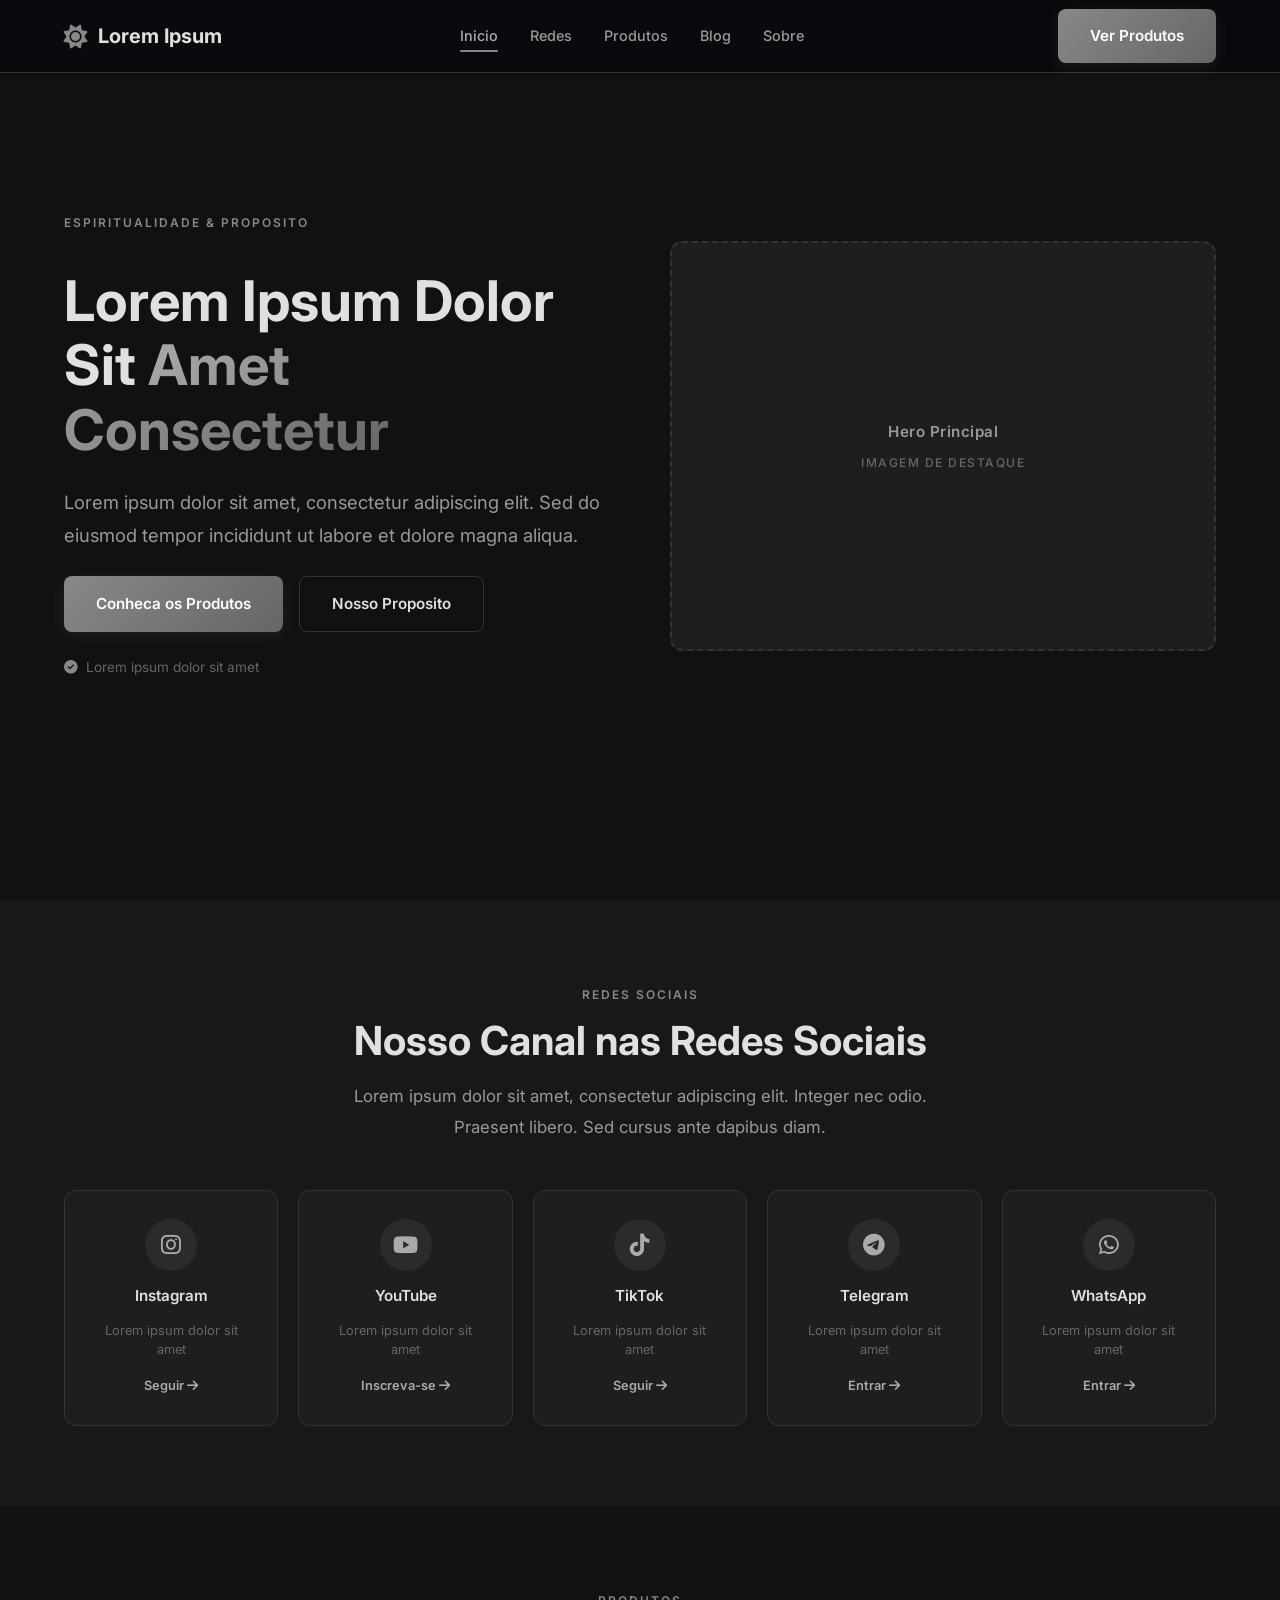
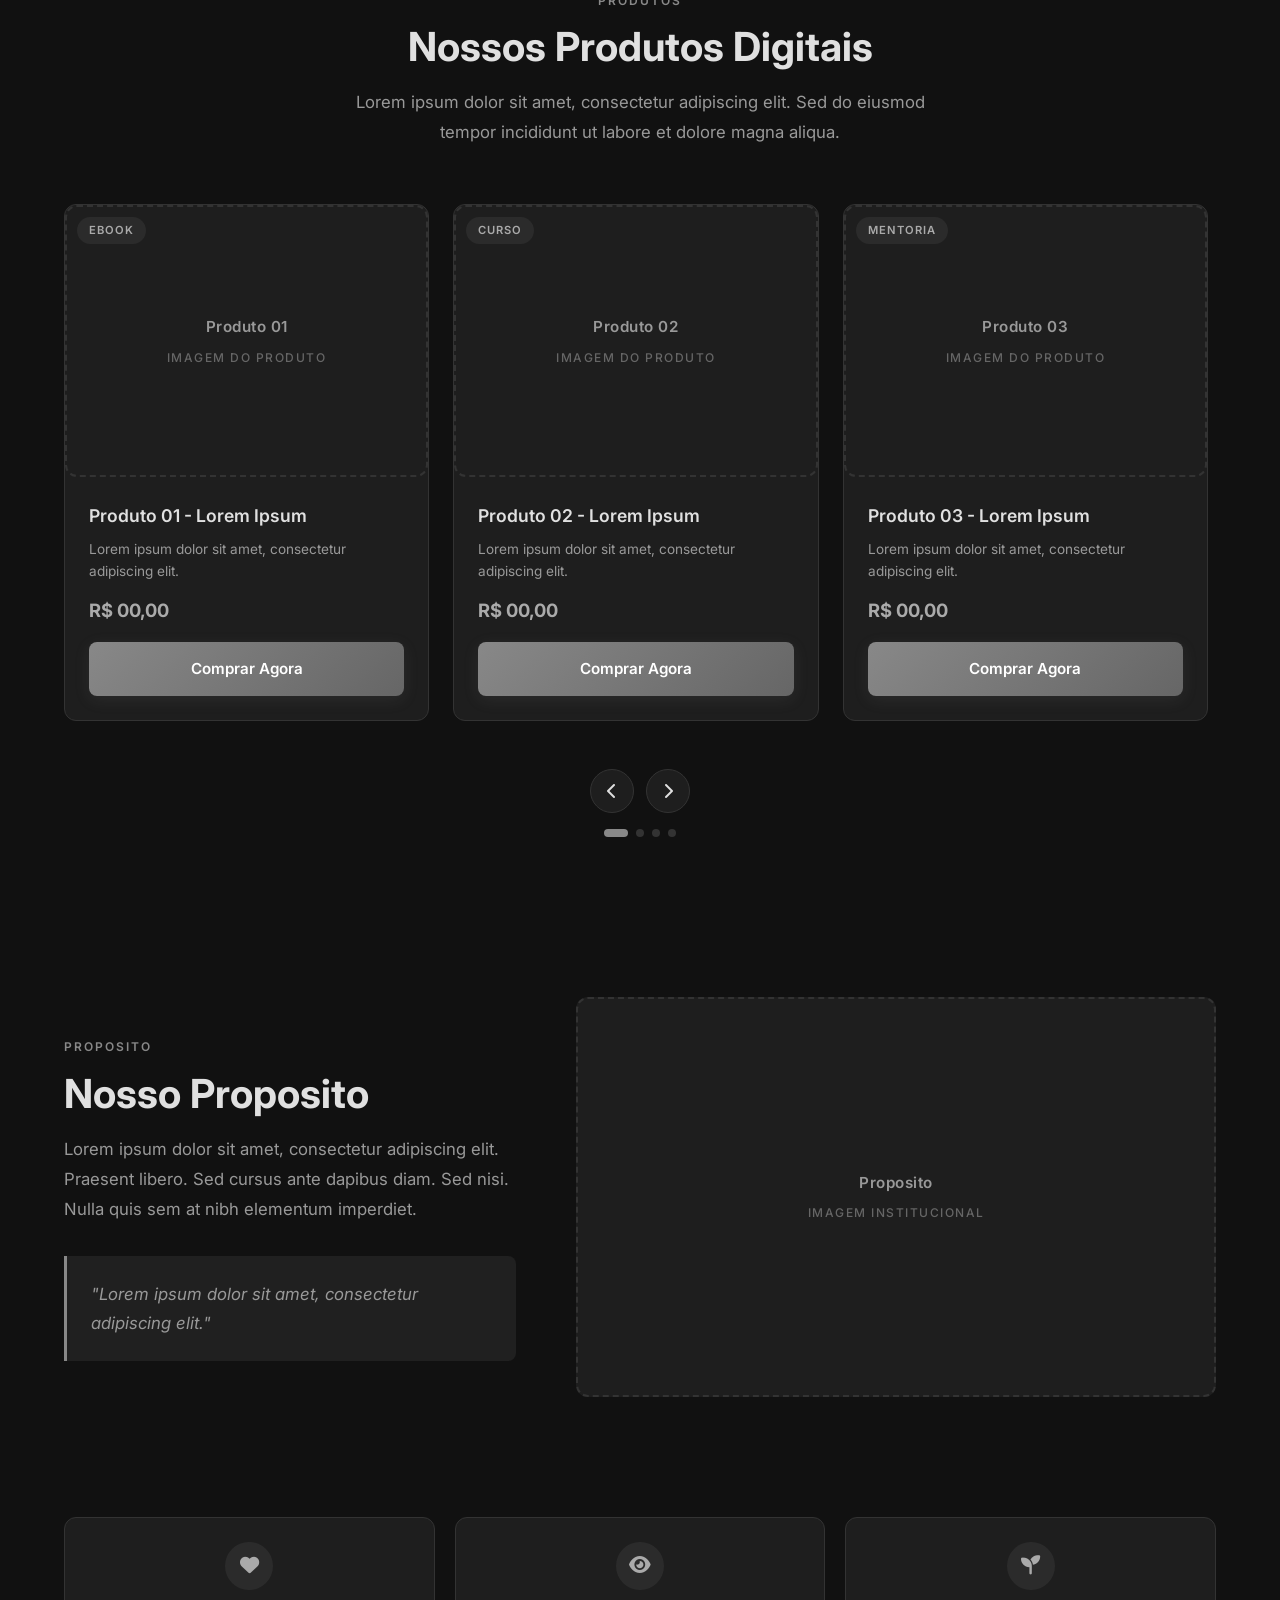
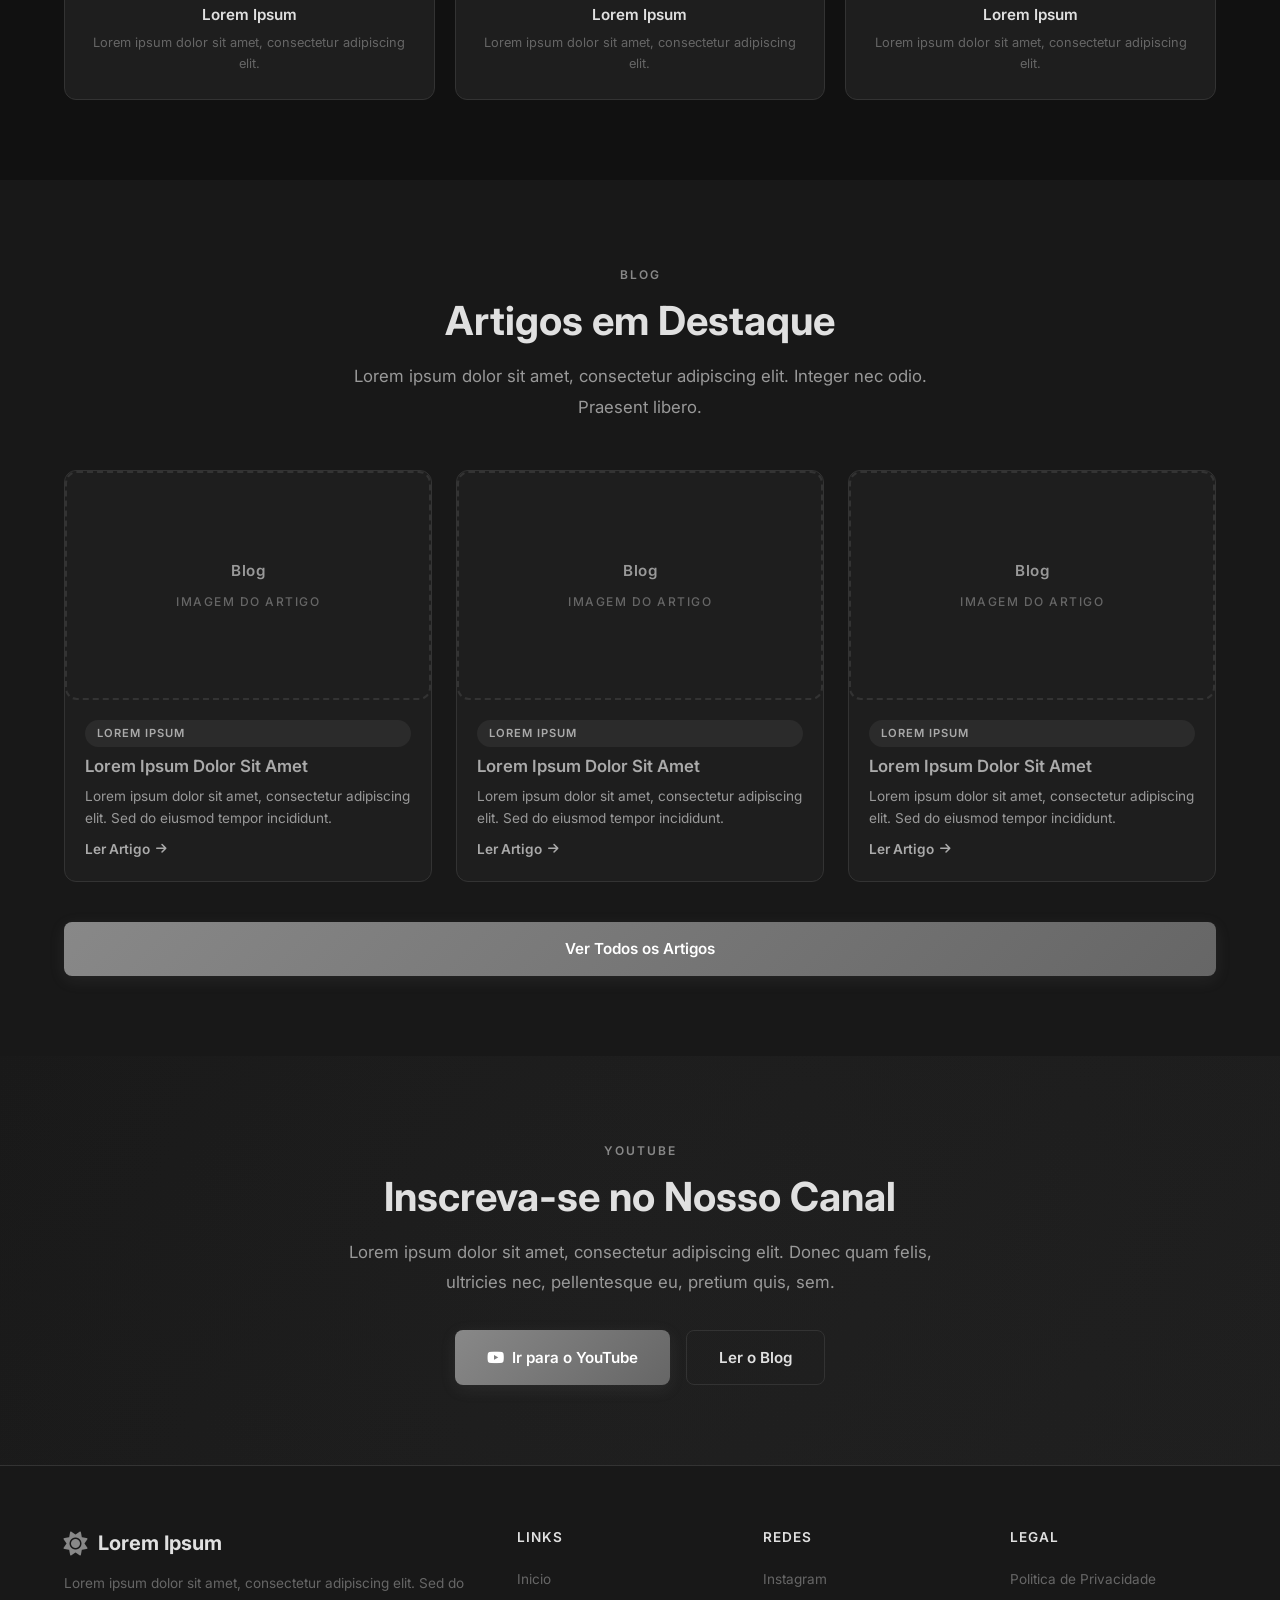
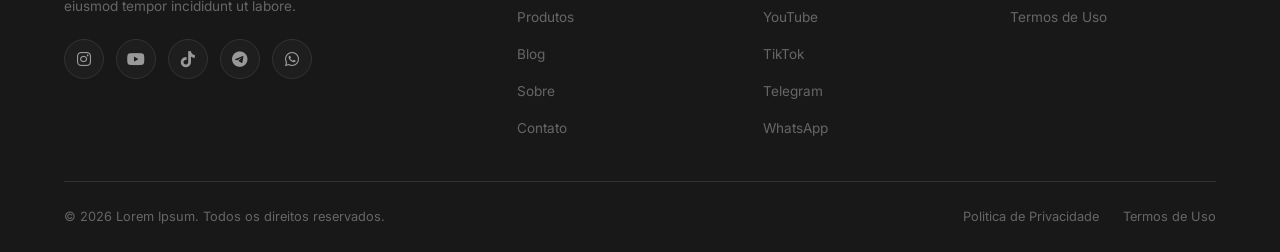
==== commit f2796905: "feat: wireframe cinza com titulos ilustrativos, Telegram, produtos numerados, CTA YouTube, artigos n" ====
--- a/index.html
+++ b/index.html
@@ -22,7 +22,7 @@
         <a href="blog.html">Blog</a>
         <a href="#purpose">Sobre</a>
       </nav>
-      <a href="#products" class="btn btn-primary header__cta">Lorem Ipsum</a>
+      <a href="#products" class="btn btn-primary header__cta">Ver Produtos</a>
       <button class="hamburger" onclick="document.querySelector('.mobile-nav').classList.toggle('open')" aria-label="Menu">
         <span></span>
         <span></span>
@@ -37,18 +37,18 @@
     <a href="#products">Produtos</a>
     <a href="blog.html">Blog</a>
     <a href="#purpose">Sobre</a>
-    <a href="#products" class="btn btn-primary">Lorem Ipsum</a>
+    <a href="#products" class="btn btn-primary">Ver Produtos</a>
   </nav>
 
   <section class="hero">
     <div class="container">
       <div class="hero__content">
-        <span class="section-label">Lorem Ipsum</span>
+        <span class="section-label">Espiritualidade & Proposito</span>
         <h1 class="hero__title">Lorem Ipsum Dolor Sit <span>Amet Consectetur</span></h1>
         <p class="hero__subtitle">Lorem ipsum dolor sit amet, consectetur adipiscing elit. Sed do eiusmod tempor incididunt ut labore et dolore magna aliqua.</p>
         <div class="hero__buttons">
-          <a href="#products" class="btn btn-primary">Lorem Ipsum</a>
-          <a href="#purpose" class="btn btn-secondary">Lorem Ipsum</a>
+          <a href="#products" class="btn btn-primary">Conheca os Produtos</a>
+          <a href="#purpose" class="btn btn-secondary">Nosso Proposito</a>
         </div>
         <div class="hero__badge">
           <i class="fa-solid fa-circle-check"></i>
@@ -57,7 +57,8 @@
       </div>
       <div class="hero__image">
         <div class="image-placeholder" style="min-height: 400px; aspect-ratio: 4/3;">
-          IMAGEM
+          <span class="image-placeholder__title">Hero Principal</span>
+          <span>Imagem de destaque</span>
         </div>
       </div>
     </div>
@@ -66,8 +67,8 @@
   <section class="social-section" id="social">
     <div class="container">
       <div style="text-align: center;">
-        <span class="section-label">Lorem Ipsum</span>
-        <h2 class="section-title">Lorem Ipsum Dolor Sit Amet</h2>
+        <span class="section-label">Redes Sociais</span>
+        <h2 class="section-title">Nosso Canal nas Redes Sociais</h2>
         <p class="section-text" style="margin: 0 auto;">Lorem ipsum dolor sit amet, consectetur adipiscing elit. Integer nec odio. Praesent libero. Sed cursus ante dapibus diam.</p>
       </div>
       <div class="social-grid">
@@ -75,31 +76,31 @@
           <div class="social-card__icon"><i class="fa-brands fa-instagram"></i></div>
           <span class="social-card__name">Instagram</span>
           <span class="social-card__desc">Lorem ipsum dolor sit amet</span>
-          <span class="social-card__link">Lorem Ipsum <i class="fa-solid fa-arrow-right"></i></span>
+          <span class="social-card__link">Seguir <i class="fa-solid fa-arrow-right"></i></span>
         </div>
         <div class="social-card">
           <div class="social-card__icon"><i class="fa-brands fa-youtube"></i></div>
           <span class="social-card__name">YouTube</span>
           <span class="social-card__desc">Lorem ipsum dolor sit amet</span>
-          <span class="social-card__link">Lorem Ipsum <i class="fa-solid fa-arrow-right"></i></span>
+          <span class="social-card__link">Inscreva-se <i class="fa-solid fa-arrow-right"></i></span>
         </div>
         <div class="social-card">
           <div class="social-card__icon"><i class="fa-brands fa-tiktok"></i></div>
           <span class="social-card__name">TikTok</span>
           <span class="social-card__desc">Lorem ipsum dolor sit amet</span>
-          <span class="social-card__link">Lorem Ipsum <i class="fa-solid fa-arrow-right"></i></span>
-        </div>
-        <div class="social-card">
-          <div class="social-card__icon"><i class="fa-brands fa-spotify"></i></div>
-          <span class="social-card__name">Spotify</span>
-          <span class="social-card__desc">Lorem ipsum dolor sit amet</span>
-          <span class="social-card__link">Lorem Ipsum <i class="fa-solid fa-arrow-right"></i></span>
+          <span class="social-card__link">Seguir <i class="fa-solid fa-arrow-right"></i></span>
+        </div>
+        <div class="social-card">
+          <div class="social-card__icon"><i class="fa-brands fa-telegram"></i></div>
+          <span class="social-card__name">Telegram</span>
+          <span class="social-card__desc">Lorem ipsum dolor sit amet</span>
+          <span class="social-card__link">Entrar <i class="fa-solid fa-arrow-right"></i></span>
         </div>
         <div class="social-card">
           <div class="social-card__icon"><i class="fa-brands fa-whatsapp"></i></div>
           <span class="social-card__name">WhatsApp</span>
           <span class="social-card__desc">Lorem ipsum dolor sit amet</span>
-          <span class="social-card__link">Lorem Ipsum <i class="fa-solid fa-arrow-right"></i></span>
+          <span class="social-card__link">Entrar <i class="fa-solid fa-arrow-right"></i></span>
         </div>
       </div>
     </div>
@@ -108,58 +109,70 @@
   <section class="products-section" id="products">
     <div class="container">
       <div class="section-header">
-        <span class="section-label">Lorem Ipsum</span>
-        <h2 class="section-title">Lorem Ipsum Dolor Sit Amet</h2>
+        <span class="section-label">Produtos</span>
+        <h2 class="section-title">Nossos Produtos Digitais</h2>
         <p class="section-text">Lorem ipsum dolor sit amet, consectetur adipiscing elit. Sed do eiusmod tempor incididunt ut labore et dolore magna aliqua.</p>
       </div>
       <div class="products-carousel">
         <div class="products-carousel__track">
           <div class="product-card card">
             <div class="product-card__image">
-              <div class="image-placeholder" style="aspect-ratio: 4/3;">IMAGEM</div>
-              <span class="tag" style="position:absolute;top:12px;left:12px;">Lorem Ipsum</span>
+              <div class="image-placeholder" style="aspect-ratio: 4/3;">
+                <span class="image-placeholder__title">Produto 01</span>
+                <span>Imagem do produto</span>
+              </div>
+              <span class="tag" style="position:absolute;top:12px;left:12px;">Ebook</span>
             </div>
             <div class="product-card__body">
-              <h3 class="product-card__name">Lorem Ipsum</h3>
+              <h3 class="product-card__name">Produto 01 - Lorem Ipsum</h3>
               <p class="product-card__desc">Lorem ipsum dolor sit amet, consectetur adipiscing elit.</p>
-              <span class="product-card__price">Lorem Ipsum</span>
-              <a href="#" class="btn btn-primary product-card__btn">Lorem Ipsum</a>
+              <span class="product-card__price">R$ 00,00</span>
+              <a href="#" class="btn btn-primary product-card__btn">Comprar Agora</a>
             </div>
           </div>
           <div class="product-card card">
             <div class="product-card__image">
-              <div class="image-placeholder" style="aspect-ratio: 4/3;">IMAGEM</div>
-              <span class="tag" style="position:absolute;top:12px;left:12px;">Lorem Ipsum</span>
+              <div class="image-placeholder" style="aspect-ratio: 4/3;">
+                <span class="image-placeholder__title">Produto 02</span>
+                <span>Imagem do produto</span>
+              </div>
+              <span class="tag" style="position:absolute;top:12px;left:12px;">Curso</span>
             </div>
             <div class="product-card__body">
-              <h3 class="product-card__name">Lorem Ipsum</h3>
+              <h3 class="product-card__name">Produto 02 - Lorem Ipsum</h3>
               <p class="product-card__desc">Lorem ipsum dolor sit amet, consectetur adipiscing elit.</p>
-              <span class="product-card__price">Lorem Ipsum</span>
-              <a href="#" class="btn btn-primary product-card__btn">Lorem Ipsum</a>
+              <span class="product-card__price">R$ 00,00</span>
+              <a href="#" class="btn btn-primary product-card__btn">Comprar Agora</a>
             </div>
           </div>
           <div class="product-card card">
             <div class="product-card__image">
-              <div class="image-placeholder" style="aspect-ratio: 4/3;">IMAGEM</div>
-              <span class="tag" style="position:absolute;top:12px;left:12px;">Lorem Ipsum</span>
+              <div class="image-placeholder" style="aspect-ratio: 4/3;">
+                <span class="image-placeholder__title">Produto 03</span>
+                <span>Imagem do produto</span>
+              </div>
+              <span class="tag" style="position:absolute;top:12px;left:12px;">Mentoria</span>
             </div>
             <div class="product-card__body">
-              <h3 class="product-card__name">Lorem Ipsum</h3>
+              <h3 class="product-card__name">Produto 03 - Lorem Ipsum</h3>
               <p class="product-card__desc">Lorem ipsum dolor sit amet, consectetur adipiscing elit.</p>
-              <span class="product-card__price">Lorem Ipsum</span>
-              <a href="#" class="btn btn-primary product-card__btn">Lorem Ipsum</a>
+              <span class="product-card__price">R$ 00,00</span>
+              <a href="#" class="btn btn-primary product-card__btn">Comprar Agora</a>
             </div>
           </div>
           <div class="product-card card">
             <div class="product-card__image">
-              <div class="image-placeholder" style="aspect-ratio: 4/3;">IMAGEM</div>
-              <span class="tag" style="position:absolute;top:12px;left:12px;">Lorem Ipsum</span>
+              <div class="image-placeholder" style="aspect-ratio: 4/3;">
+                <span class="image-placeholder__title">Produto 04</span>
+                <span>Imagem do produto</span>
+              </div>
+              <span class="tag" style="position:absolute;top:12px;left:12px;">Ebook</span>
             </div>
             <div class="product-card__body">
-              <h3 class="product-card__name">Lorem Ipsum</h3>
+              <h3 class="product-card__name">Produto 04 - Lorem Ipsum</h3>
               <p class="product-card__desc">Lorem ipsum dolor sit amet, consectetur adipiscing elit.</p>
-              <span class="product-card__price">Lorem Ipsum</span>
-              <a href="#" class="btn btn-primary product-card__btn">Lorem Ipsum</a>
+              <span class="product-card__price">R$ 00,00</span>
+              <a href="#" class="btn btn-primary product-card__btn">Comprar Agora</a>
             </div>
           </div>
         </div>
@@ -180,8 +193,8 @@
   <section class="purpose-section" id="purpose">
     <div class="container">
       <div class="purpose-content">
-        <span class="section-label">Lorem Ipsum</span>
-        <h2 class="section-title">Lorem Ipsum Dolor Sit Amet</h2>
+        <span class="section-label">Proposito</span>
+        <h2 class="section-title">Nosso Proposito</h2>
         <p class="section-text">Lorem ipsum dolor sit amet, consectetur adipiscing elit. Praesent libero. Sed cursus ante dapibus diam. Sed nisi. Nulla quis sem at nibh elementum imperdiet.</p>
         <div class="purpose-quote">
           "Lorem ipsum dolor sit amet, consectetur adipiscing elit."
@@ -189,7 +202,8 @@
       </div>
       <div>
         <div class="image-placeholder" style="min-height: 400px;">
-          IMAGEM
+          <span class="image-placeholder__title">Proposito</span>
+          <span>Imagem institucional</span>
         </div>
       </div>
     </div>
@@ -220,51 +234,60 @@
   <section class="blog-highlights-section">
     <div class="container">
       <div class="section-header">
-        <span class="section-label">Lorem Ipsum</span>
-        <h2 class="section-title">Lorem Ipsum Dolor Sit Amet</h2>
+        <span class="section-label">Blog</span>
+        <h2 class="section-title">Artigos em Destaque</h2>
         <p class="section-text">Lorem ipsum dolor sit amet, consectetur adipiscing elit. Integer nec odio. Praesent libero.</p>
       </div>
       <div class="blog-grid">
         <a href="post.html" class="card blog-card">
-          <div class="blog-card__image image-placeholder">IMAGEM</div>
+          <div class="blog-card__image image-placeholder">
+            <span class="image-placeholder__title">Blog</span>
+            <span>Imagem do artigo</span>
+          </div>
           <div class="blog-card__body">
             <span class="tag blog-card__category">Lorem Ipsum</span>
             <h3 class="blog-card__title">Lorem Ipsum Dolor Sit Amet</h3>
             <p class="blog-card__excerpt">Lorem ipsum dolor sit amet, consectetur adipiscing elit. Sed do eiusmod tempor incididunt.</p>
-            <span class="blog-card__link">Lorem Ipsum <i class="fa-solid fa-arrow-right"></i></span>
+            <span class="blog-card__link">Ler Artigo <i class="fa-solid fa-arrow-right"></i></span>
           </div>
         </a>
         <a href="post.html" class="card blog-card">
-          <div class="blog-card__image image-placeholder">IMAGEM</div>
+          <div class="blog-card__image image-placeholder">
+            <span class="image-placeholder__title">Blog</span>
+            <span>Imagem do artigo</span>
+          </div>
           <div class="blog-card__body">
             <span class="tag blog-card__category">Lorem Ipsum</span>
             <h3 class="blog-card__title">Lorem Ipsum Dolor Sit Amet</h3>
             <p class="blog-card__excerpt">Lorem ipsum dolor sit amet, consectetur adipiscing elit. Sed do eiusmod tempor incididunt.</p>
-            <span class="blog-card__link">Lorem Ipsum <i class="fa-solid fa-arrow-right"></i></span>
+            <span class="blog-card__link">Ler Artigo <i class="fa-solid fa-arrow-right"></i></span>
           </div>
         </a>
         <a href="post.html" class="card blog-card">
-          <div class="blog-card__image image-placeholder">IMAGEM</div>
+          <div class="blog-card__image image-placeholder">
+            <span class="image-placeholder__title">Blog</span>
+            <span>Imagem do artigo</span>
+          </div>
           <div class="blog-card__body">
             <span class="tag blog-card__category">Lorem Ipsum</span>
             <h3 class="blog-card__title">Lorem Ipsum Dolor Sit Amet</h3>
             <p class="blog-card__excerpt">Lorem ipsum dolor sit amet, consectetur adipiscing elit. Sed do eiusmod tempor incididunt.</p>
-            <span class="blog-card__link">Lorem Ipsum <i class="fa-solid fa-arrow-right"></i></span>
+            <span class="blog-card__link">Ler Artigo <i class="fa-solid fa-arrow-right"></i></span>
           </div>
         </a>
       </div>
-      <a href="blog.html" class="btn btn-primary" style="margin-top: 40px;">Lorem Ipsum</a>
+      <a href="blog.html" class="btn btn-primary" style="margin-top: 40px;">Ver Todos os Artigos</a>
     </div>
   </section>
 
   <section class="cta-section">
     <div class="container">
-      <span class="section-label">Lorem Ipsum</span>
-      <h2 class="section-title">Lorem Ipsum Dolor Sit Amet</h2>
+      <span class="section-label">YouTube</span>
+      <h2 class="section-title">Inscreva-se no Nosso Canal</h2>
       <p class="section-text">Lorem ipsum dolor sit amet, consectetur adipiscing elit. Donec quam felis, ultricies nec, pellentesque eu, pretium quis, sem.</p>
       <div class="cta-buttons">
-        <a href="#products" class="btn btn-primary">Lorem Ipsum</a>
-        <a href="blog.html" class="btn btn-secondary">Lorem Ipsum</a>
+        <a href="#" class="btn btn-primary"><i class="fa-brands fa-youtube"></i> Ir para o YouTube</a>
+        <a href="blog.html" class="btn btn-secondary">Ler o Blog</a>
       </div>
     </div>
   </section>
@@ -282,7 +305,7 @@
             <a href="#"><i class="fa-brands fa-instagram"></i></a>
             <a href="#"><i class="fa-brands fa-youtube"></i></a>
             <a href="#"><i class="fa-brands fa-tiktok"></i></a>
-            <a href="#"><i class="fa-brands fa-spotify"></i></a>
+            <a href="#"><i class="fa-brands fa-telegram"></i></a>
             <a href="#"><i class="fa-brands fa-whatsapp"></i></a>
           </div>
         </div>
@@ -302,7 +325,7 @@
             <li><a href="#">Instagram</a></li>
             <li><a href="#">YouTube</a></li>
             <li><a href="#">TikTok</a></li>
-            <li><a href="#">Spotify</a></li>
+            <li><a href="#">Telegram</a></li>
             <li><a href="#">WhatsApp</a></li>
           </ul>
         </div>
--- a/style.css
+++ b/style.css
@@ -9,19 +9,19 @@
 }
 
 :root {
-  --bg-primary: #0a0a0f;
-  --bg-secondary: #12121a;
-  --bg-card: #1a1a25;
-  --bg-card-hover: #22222f;
-  --bg-accent: #252535;
-  --border: #2a2a3a;
-  --text-primary: #e8e8f0;
-  --text-secondary: #9999aa;
-  --text-muted: #666678;
-  --accent: #8b7cf6;
-  --accent-light: #a99bf8;
-  --accent-dark: #6c5ce7;
-  --accent-glow: rgba(139, 124, 246, 0.15);
+  --bg-primary: #111111;
+  --bg-secondary: #181818;
+  --bg-card: #1e1e1e;
+  --bg-card-hover: #282828;
+  --bg-accent: #2a2a2a;
+  --border: #333333;
+  --text-primary: #e0e0e0;
+  --text-secondary: #999999;
+  --text-muted: #666666;
+  --accent: #888888;
+  --accent-light: #aaaaaa;
+  --accent-dark: #666666;
+  --accent-glow: rgba(136, 136, 136, 0.12);
   --radius: 12px;
   --radius-sm: 8px;
   --radius-lg: 16px;
@@ -94,7 +94,7 @@
 
 .btn-primary:hover {
   transform: translateY(-2px);
-  box-shadow: 0 6px 24px rgba(139, 124, 246, 0.3);
+  box-shadow: 0 6px 24px rgba(136, 136, 136, 0.3);
   color: #fff;
 }
 
@@ -139,16 +139,26 @@
   border: 2px dashed var(--border);
   border-radius: var(--radius);
   display: flex;
+  flex-direction: column;
   align-items: center;
   justify-content: center;
-  color: var(--text-muted);
-  font-size: 0.85rem;
+  gap: 8px;
+  color: var(--text-muted);
+  font-size: 0.75rem;
   font-weight: 500;
-  letter-spacing: 1px;
+  letter-spacing: 1.5px;
   text-transform: uppercase;
   min-height: 200px;
   aspect-ratio: 16 / 10;
   width: 100%;
+}
+
+.image-placeholder__title {
+  font-size: 0.95rem;
+  font-weight: 600;
+  color: var(--text-secondary);
+  letter-spacing: 0.5px;
+  text-transform: none;
 }
 
 .image-placeholder--square {
@@ -412,7 +422,7 @@
 .social-card:hover {
   border-color: var(--accent);
   transform: translateY(-4px);
-  box-shadow: 0 8px 32px var(--accent-glow);
+  box-shadow: 0 8px 32px rgba(0, 0, 0, 0.3);
 }
 
 .social-card__icon {
@@ -551,8 +561,8 @@
 
 .carousel-controls button:hover {
   border-color: var(--accent);
-  background: var(--accent-glow);
-  color: var(--accent-light);
+  background: var(--bg-card-hover);
+  color: var(--text-primary);
 }
 
 .carousel-dots {
@@ -722,7 +732,7 @@
 
 /* ==================== CTA SECTION ==================== */
 .cta-section {
-  background: linear-gradient(135deg, var(--bg-secondary), var(--accent-glow));
+  background: linear-gradient(135deg, var(--bg-secondary), var(--bg-card));
   text-align: center;
   position: relative;
   overflow: hidden;
@@ -825,7 +835,7 @@
 
 .footer__social a:hover {
   border-color: var(--accent);
-  color: var(--accent-light);
+  color: var(--text-primary);
 }
 
 .footer__heading {
@@ -851,7 +861,7 @@
 }
 
 .footer__links a:hover {
-  color: var(--accent-light);
+  color: var(--text-primary);
 }
 
 .footer__bottom {
@@ -875,7 +885,7 @@
 }
 
 .footer__legal a:hover {
-  color: var(--accent-light);
+  color: var(--text-primary);
 }
 
 /* ==================== BLOG LISTING ==================== */
@@ -883,7 +893,7 @@
   padding-top: 160px;
   padding-bottom: 60px;
   text-align: center;
-  background: linear-gradient(180deg, var(--accent-glow) 0%, var(--bg-primary) 100%);
+  background: linear-gradient(180deg, var(--bg-card) 0%, var(--bg-primary) 100%);
 }
 
 .blog-hero .section-title {
@@ -1108,7 +1118,7 @@
 
 .pagination a:hover {
   border-color: var(--accent);
-  color: var(--accent-light);
+  color: var(--text-primary);
 }
 
 .pagination span.active {
@@ -1169,7 +1179,7 @@
 }
 
 .breadcrumb a:hover {
-  color: var(--accent-light);
+  color: var(--text-primary);
 }
 
 .breadcrumb span {
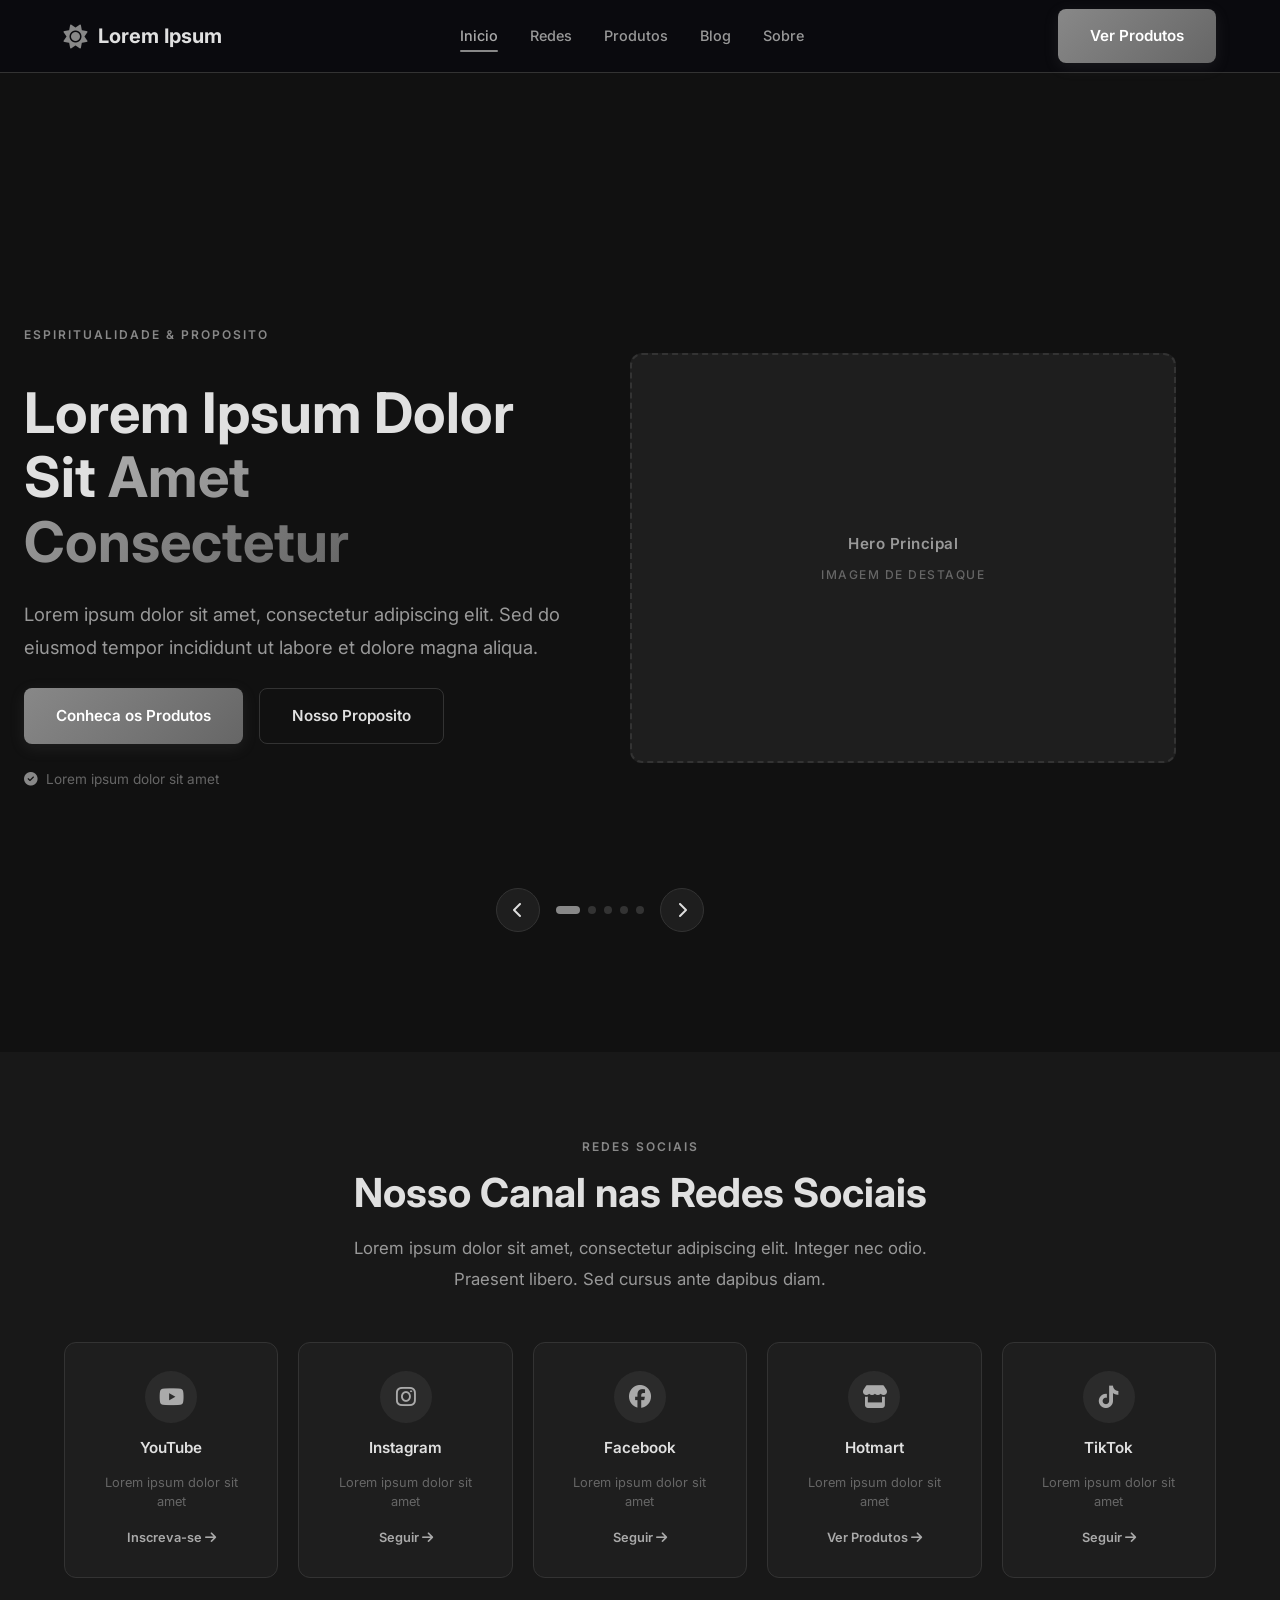
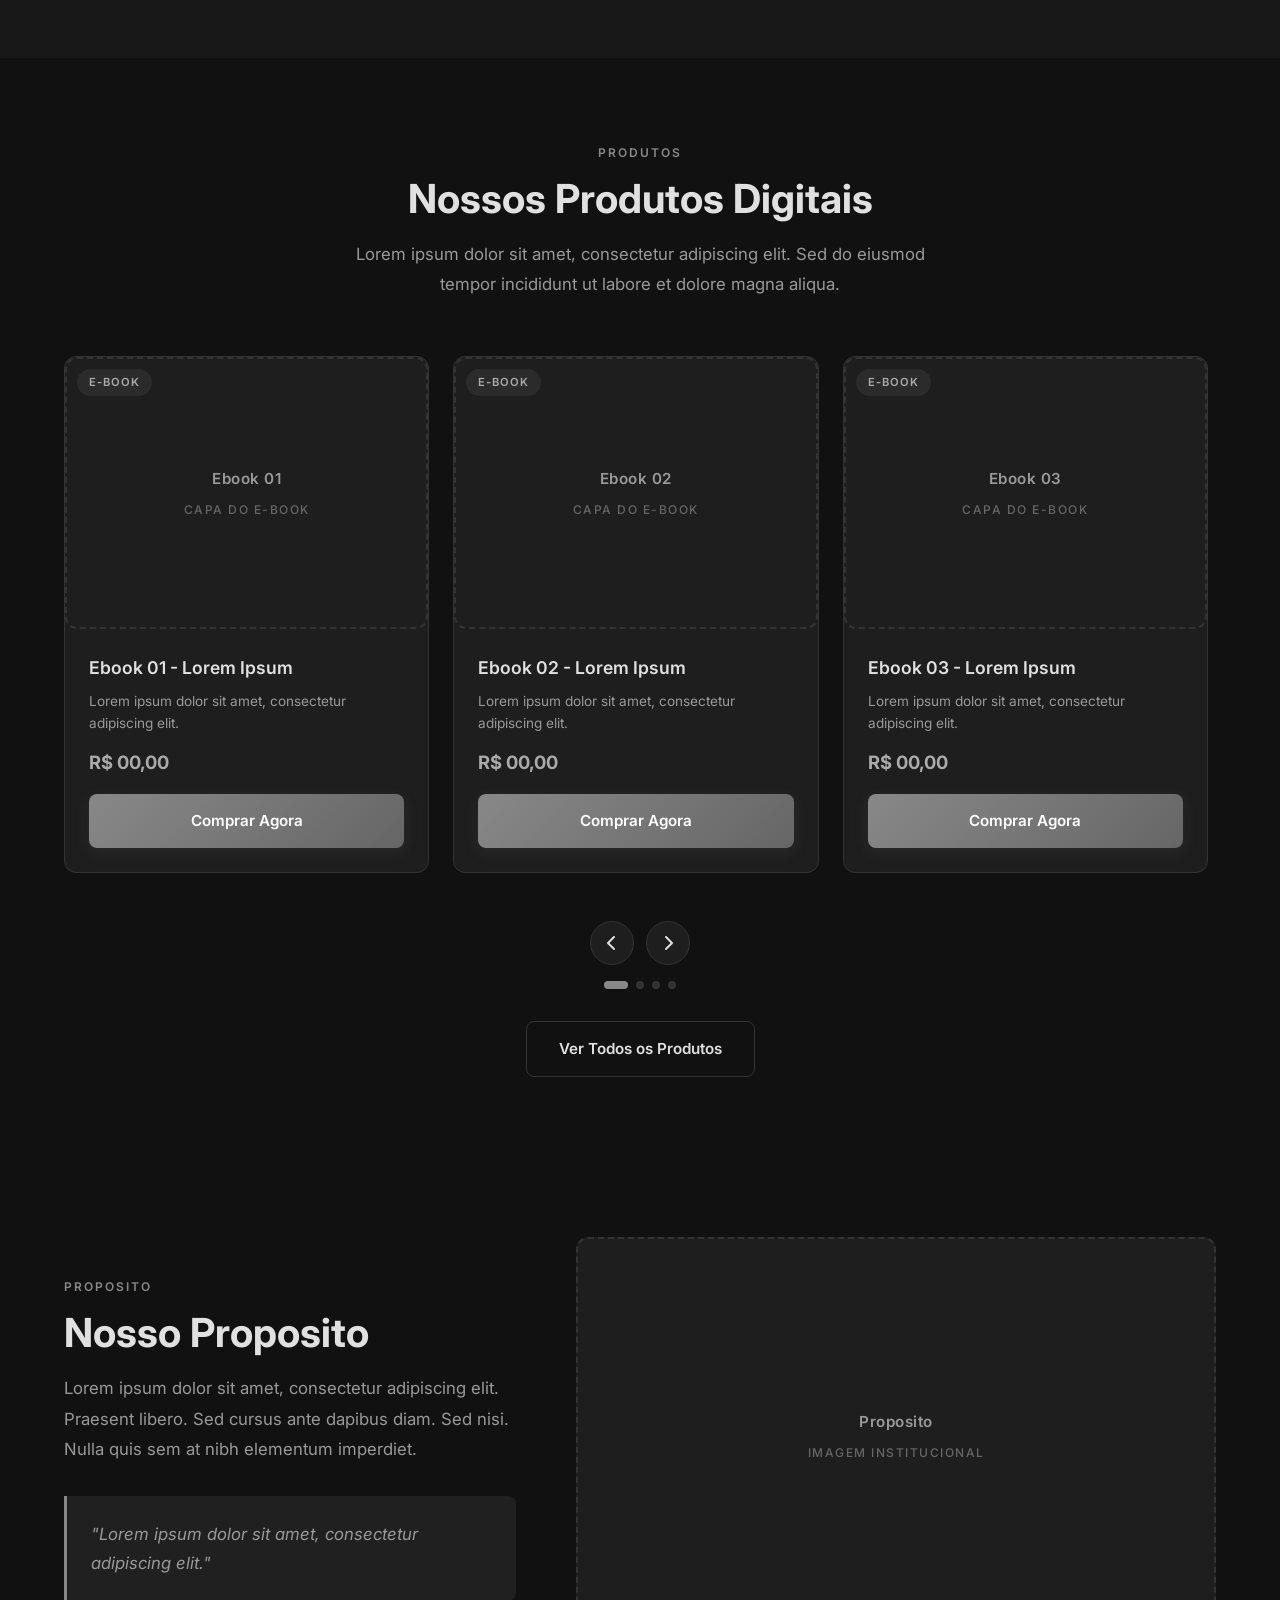
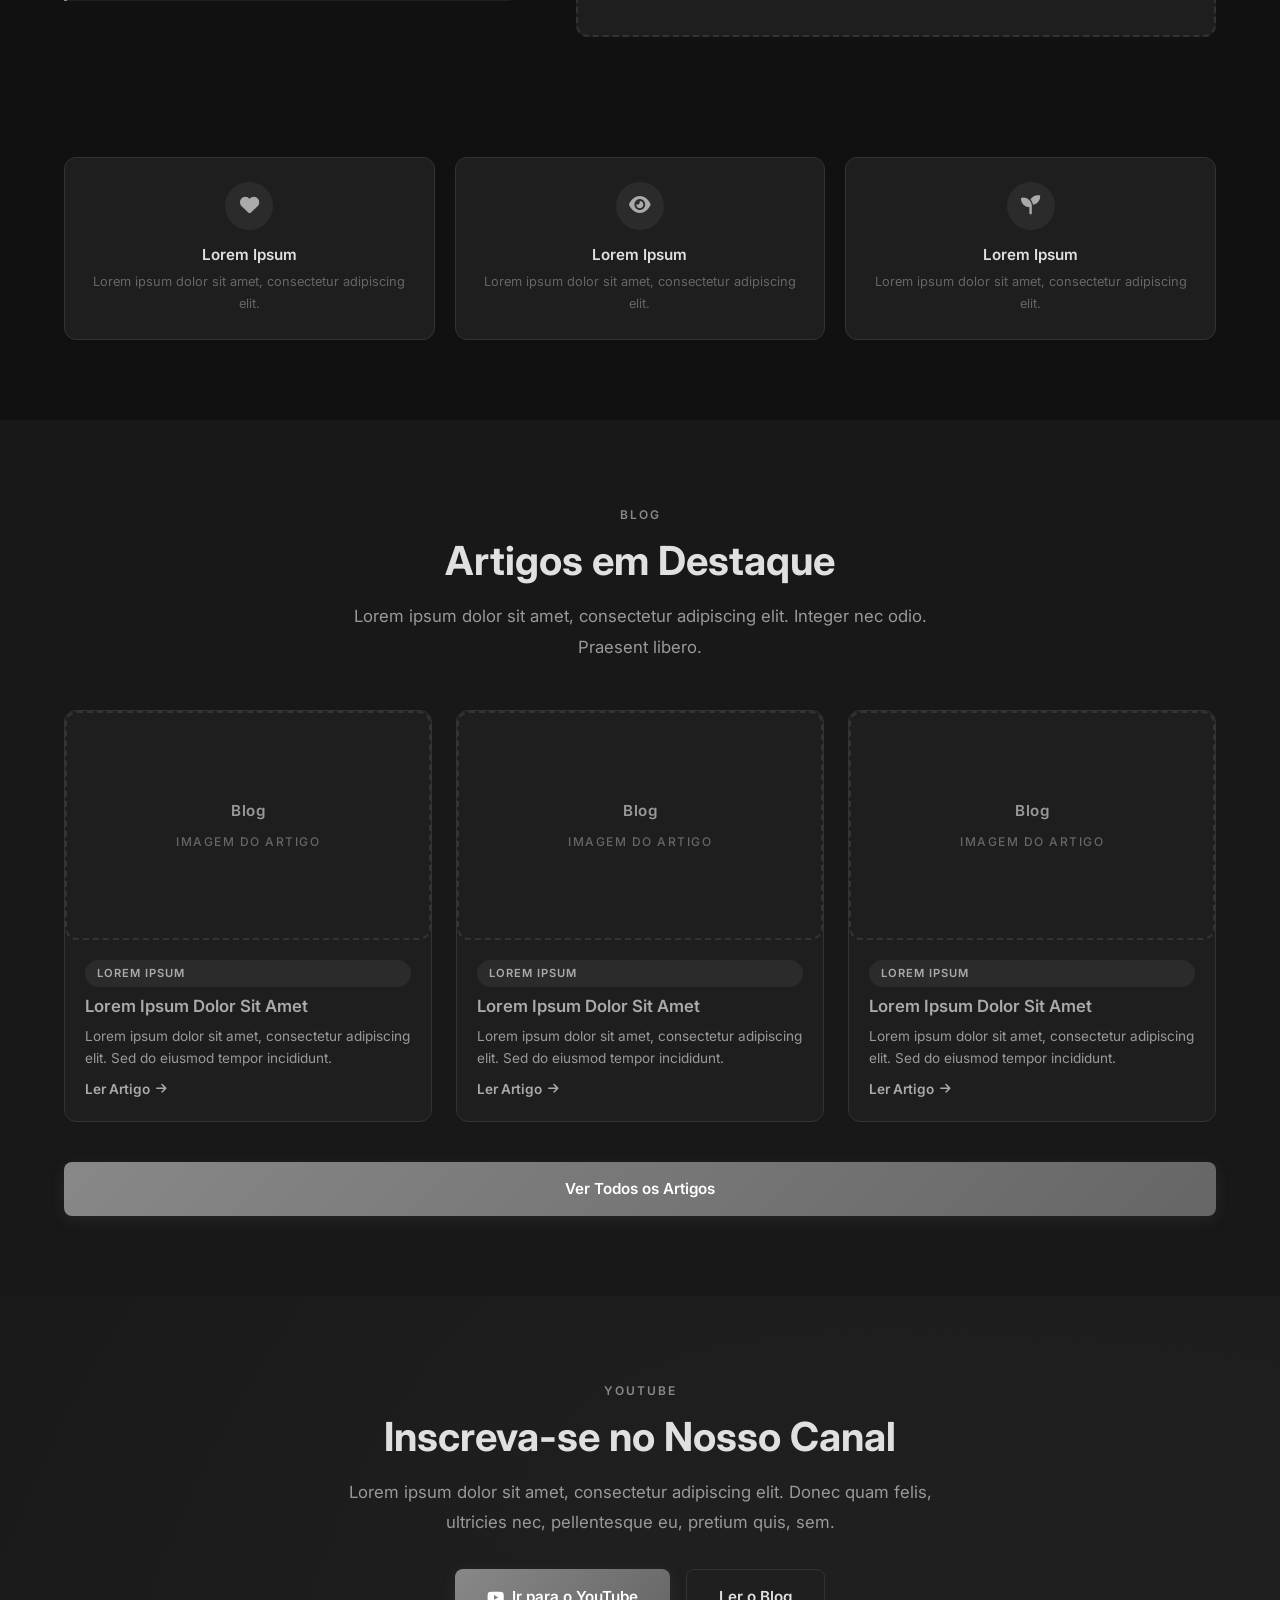
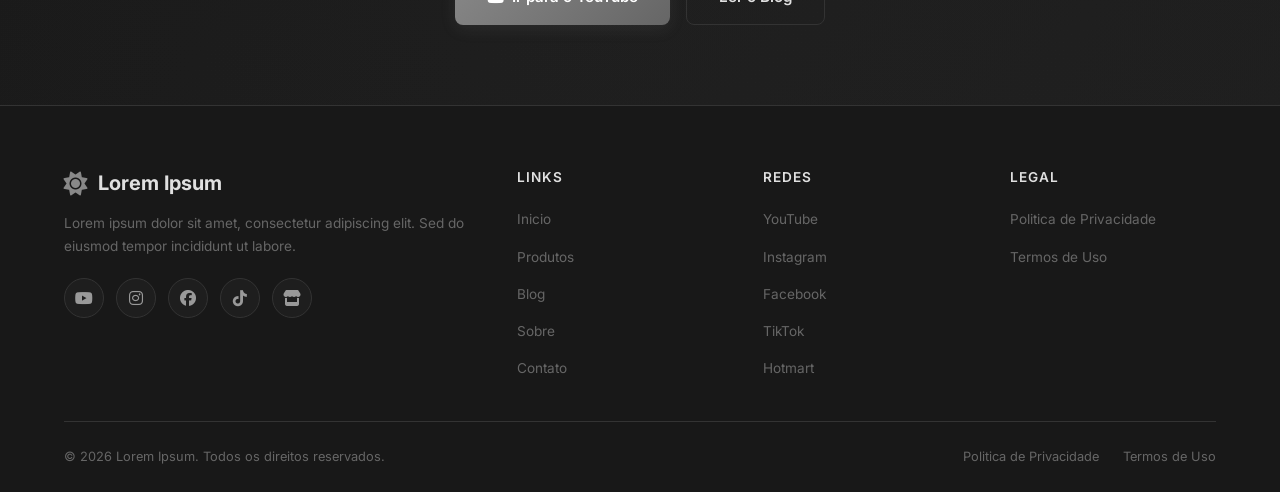
==== commit f7acf981: "feat: adaptacoes do wireframe conforme feedback do cliente - Hero transformado em carrossel com 5 sl" ====
--- a/index.html
+++ b/index.html
@@ -18,11 +18,11 @@
       <nav class="header__nav">
         <a href="index.html" class="active">Inicio</a>
         <a href="#social">Redes</a>
-        <a href="#products">Produtos</a>
+        <a href="produtos.html">Produtos</a>
         <a href="blog.html">Blog</a>
         <a href="#purpose">Sobre</a>
       </nav>
-      <a href="#products" class="btn btn-primary header__cta">Ver Produtos</a>
+      <a href="produtos.html" class="btn btn-primary header__cta">Ver Produtos</a>
       <button class="hamburger" onclick="document.querySelector('.mobile-nav').classList.toggle('open')" aria-label="Menu">
         <span></span>
         <span></span>
@@ -34,32 +34,146 @@
   <nav class="mobile-nav">
     <a href="index.html" class="active">Inicio</a>
     <a href="#social">Redes</a>
-    <a href="#products">Produtos</a>
+    <a href="produtos.html">Produtos</a>
     <a href="blog.html">Blog</a>
     <a href="#purpose">Sobre</a>
-    <a href="#products" class="btn btn-primary">Ver Produtos</a>
+    <a href="produtos.html" class="btn btn-primary">Ver Produtos</a>
   </nav>
 
   <section class="hero">
-    <div class="container">
-      <div class="hero__content">
-        <span class="section-label">Espiritualidade & Proposito</span>
-        <h1 class="hero__title">Lorem Ipsum Dolor Sit <span>Amet Consectetur</span></h1>
-        <p class="hero__subtitle">Lorem ipsum dolor sit amet, consectetur adipiscing elit. Sed do eiusmod tempor incididunt ut labore et dolore magna aliqua.</p>
-        <div class="hero__buttons">
-          <a href="#products" class="btn btn-primary">Conheca os Produtos</a>
-          <a href="#purpose" class="btn btn-secondary">Nosso Proposito</a>
-        </div>
-        <div class="hero__badge">
-          <i class="fa-solid fa-circle-check"></i>
-          Lorem ipsum dolor sit amet
-        </div>
-      </div>
-      <div class="hero__image">
-        <div class="image-placeholder" style="min-height: 400px; aspect-ratio: 4/3;">
-          <span class="image-placeholder__title">Hero Principal</span>
-          <span>Imagem de destaque</span>
-        </div>
+    <div class="hero-carousel">
+      <div class="hero-carousel__track">
+        <div class="hero-carousel__slide active">
+          <div class="container">
+            <div class="hero__content">
+              <span class="section-label">Espiritualidade & Proposito</span>
+              <h1 class="hero__title">Lorem Ipsum Dolor Sit <span>Amet Consectetur</span></h1>
+              <p class="hero__subtitle">Lorem ipsum dolor sit amet, consectetur adipiscing elit. Sed do eiusmod tempor incididunt ut labore et dolore magna aliqua.</p>
+              <div class="hero__buttons">
+                <a href="#products" class="btn btn-primary">Conheca os Produtos</a>
+                <a href="#purpose" class="btn btn-secondary">Nosso Proposito</a>
+              </div>
+              <div class="hero__badge">
+                <i class="fa-solid fa-circle-check"></i>
+                Lorem ipsum dolor sit amet
+              </div>
+            </div>
+            <div class="hero__image">
+              <div class="image-placeholder" style="min-height: 400px; aspect-ratio: 4/3;">
+                <span class="image-placeholder__title">Hero Principal</span>
+                <span>Imagem de destaque</span>
+              </div>
+            </div>
+          </div>
+        </div>
+
+        <div class="hero-carousel__slide">
+          <div class="container">
+            <div class="hero__content">
+              <span class="section-label">Videos & Artigos</span>
+              <h1 class="hero__title">Conteudo Para <span>Transformar Sua Vida</span></h1>
+              <p class="hero__subtitle">Lorem ipsum dolor sit amet, consectetur adipiscing elit. Sed do eiusmod tempor incididunt ut labore et dolore magna aliqua.</p>
+              <div class="hero__buttons">
+                <a href="blog.html" class="btn btn-primary">Ler Artigos</a>
+                <a href="#social" class="btn btn-secondary">Nosso Canal</a>
+              </div>
+              <div class="hero__badge">
+                <i class="fa-solid fa-circle-check"></i>
+                Lorem ipsum dolor sit amet
+              </div>
+            </div>
+            <div class="hero__image">
+              <div class="image-placeholder" style="min-height: 400px; aspect-ratio: 4/3;">
+                <span class="image-placeholder__title">Videos & Artigos</span>
+                <span>Imagem de destaque</span>
+              </div>
+            </div>
+          </div>
+        </div>
+
+        <div class="hero-carousel__slide">
+          <div class="container">
+            <div class="hero__content">
+              <span class="section-label">Produtos Digitais</span>
+              <h1 class="hero__title">E-books & Cursos <span>Para Sua Jornada</span></h1>
+              <p class="hero__subtitle">Lorem ipsum dolor sit amet, consectetur adipiscing elit. Sed do eiusmod tempor incididunt ut labore et dolore magna aliqua.</p>
+              <div class="hero__buttons">
+                <a href="produtos.html" class="btn btn-primary">Ver Produtos</a>
+                <a href="#purpose" class="btn btn-secondary">Nosso Proposito</a>
+              </div>
+              <div class="hero__badge">
+                <i class="fa-solid fa-circle-check"></i>
+                Lorem ipsum dolor sit amet
+              </div>
+            </div>
+            <div class="hero__image">
+              <div class="image-placeholder" style="min-height: 400px; aspect-ratio: 4/3;">
+                <span class="image-placeholder__title">Produtos</span>
+                <span>Imagem de destaque</span>
+              </div>
+            </div>
+          </div>
+        </div>
+
+        <div class="hero-carousel__slide">
+          <div class="container">
+            <div class="hero__content">
+              <span class="section-label">Blog</span>
+              <h1 class="hero__title">Artigos Sobre <span>Espiritualidade</span></h1>
+              <p class="hero__subtitle">Lorem ipsum dolor sit amet, consectetur adipiscing elit. Sed do eiusmod tempor incididunt ut labore et dolore magna aliqua.</p>
+              <div class="hero__buttons">
+                <a href="blog.html" class="btn btn-primary">Explorar Blog</a>
+                <a href="#products" class="btn btn-secondary">Conheca Produtos</a>
+              </div>
+              <div class="hero__badge">
+                <i class="fa-solid fa-circle-check"></i>
+                Lorem ipsum dolor sit amet
+              </div>
+            </div>
+            <div class="hero__image">
+              <div class="image-placeholder" style="min-height: 400px; aspect-ratio: 4/3;">
+                <span class="image-placeholder__title">Blog</span>
+                <span>Imagem de destaque</span>
+              </div>
+            </div>
+          </div>
+        </div>
+
+        <div class="hero-carousel__slide">
+          <div class="container">
+            <div class="hero__content">
+              <span class="section-label">Comunidade</span>
+              <h1 class="hero__title">Junte-se a Nossa <span>Comunidade</span></h1>
+              <p class="hero__subtitle">Lorem ipsum dolor sit amet, consectetur adipiscing elit. Sed do eiusmod tempor incididunt ut labore et dolore magna aliqua.</p>
+              <div class="hero__buttons">
+                <a href="#social" class="btn btn-primary">Seguir nas Redes</a>
+                <a href="produtos.html" class="btn btn-secondary">Ver Produtos</a>
+              </div>
+              <div class="hero__badge">
+                <i class="fa-solid fa-circle-check"></i>
+                Lorem ipsum dolor sit amet
+              </div>
+            </div>
+            <div class="hero__image">
+              <div class="image-placeholder" style="min-height: 400px; aspect-ratio: 4/3;">
+                <span class="image-placeholder__title">Comunidade</span>
+                <span>Imagem de destaque</span>
+              </div>
+            </div>
+          </div>
+        </div>
+      </div>
+
+      <div class="hero-carousel__controls">
+        <button class="hero-carousel__prev" onclick="heroCarouselNav(-1)" aria-label="Anterior"><i class="fa-solid fa-chevron-left"></i></button>
+        <div class="hero-carousel__dots">
+          <span class="active" onclick="heroCarouselGo(0)"></span>
+          <span onclick="heroCarouselGo(1)"></span>
+          <span onclick="heroCarouselGo(2)"></span>
+          <span onclick="heroCarouselGo(3)"></span>
+          <span onclick="heroCarouselGo(4)"></span>
+        </div>
+        <button class="hero-carousel__next" onclick="heroCarouselNav(1)" aria-label="Proximo"><i class="fa-solid fa-chevron-right"></i></button>
       </div>
     </div>
   </section>
@@ -72,36 +186,48 @@
         <p class="section-text" style="margin: 0 auto;">Lorem ipsum dolor sit amet, consectetur adipiscing elit. Integer nec odio. Praesent libero. Sed cursus ante dapibus diam.</p>
       </div>
       <div class="social-grid">
-        <div class="social-card">
+        <a href="#" class="social-card">
+          <div class="social-card__icon"><i class="fa-brands fa-youtube"></i></div>
+          <span class="social-card__name">YouTube</span>
+          <span class="social-card__desc">Lorem ipsum dolor sit amet</span>
+          <span class="social-card__link">Inscreva-se <i class="fa-solid fa-arrow-right"></i></span>
+        </a>
+        <a href="#" class="social-card">
           <div class="social-card__icon"><i class="fa-brands fa-instagram"></i></div>
           <span class="social-card__name">Instagram</span>
           <span class="social-card__desc">Lorem ipsum dolor sit amet</span>
           <span class="social-card__link">Seguir <i class="fa-solid fa-arrow-right"></i></span>
-        </div>
-        <div class="social-card">
-          <div class="social-card__icon"><i class="fa-brands fa-youtube"></i></div>
-          <span class="social-card__name">YouTube</span>
-          <span class="social-card__desc">Lorem ipsum dolor sit amet</span>
-          <span class="social-card__link">Inscreva-se <i class="fa-solid fa-arrow-right"></i></span>
-        </div>
-        <div class="social-card">
+        </a>
+        <a href="#" class="social-card">
+          <div class="social-card__icon"><i class="fa-brands fa-facebook"></i></div>
+          <span class="social-card__name">Facebook</span>
+          <span class="social-card__desc">Lorem ipsum dolor sit amet</span>
+          <span class="social-card__link">Seguir <i class="fa-solid fa-arrow-right"></i></span>
+        </a>
+        <a href="#" class="social-card">
+          <div class="social-card__icon"><i class="fa-solid fa-store"></i></div>
+          <span class="social-card__name">Hotmart</span>
+          <span class="social-card__desc">Lorem ipsum dolor sit amet</span>
+          <span class="social-card__link">Ver Produtos <i class="fa-solid fa-arrow-right"></i></span>
+        </a>
+        <a href="#" class="social-card">
           <div class="social-card__icon"><i class="fa-brands fa-tiktok"></i></div>
           <span class="social-card__name">TikTok</span>
           <span class="social-card__desc">Lorem ipsum dolor sit amet</span>
           <span class="social-card__link">Seguir <i class="fa-solid fa-arrow-right"></i></span>
-        </div>
-        <div class="social-card">
+        </a>
+        <a href="#" class="social-card social-card--hidden">
           <div class="social-card__icon"><i class="fa-brands fa-telegram"></i></div>
           <span class="social-card__name">Telegram</span>
           <span class="social-card__desc">Lorem ipsum dolor sit amet</span>
           <span class="social-card__link">Entrar <i class="fa-solid fa-arrow-right"></i></span>
-        </div>
-        <div class="social-card">
+        </a>
+        <a href="#" class="social-card social-card--hidden">
           <div class="social-card__icon"><i class="fa-brands fa-whatsapp"></i></div>
           <span class="social-card__name">WhatsApp</span>
           <span class="social-card__desc">Lorem ipsum dolor sit amet</span>
           <span class="social-card__link">Entrar <i class="fa-solid fa-arrow-right"></i></span>
-        </div>
+        </a>
       </div>
     </div>
   </section>
@@ -118,13 +244,13 @@
           <div class="product-card card">
             <div class="product-card__image">
               <div class="image-placeholder" style="aspect-ratio: 4/3;">
-                <span class="image-placeholder__title">Produto 01</span>
-                <span>Imagem do produto</span>
-              </div>
-              <span class="tag" style="position:absolute;top:12px;left:12px;">Ebook</span>
+                <span class="image-placeholder__title">Ebook 01</span>
+                <span>Capa do e-book</span>
+              </div>
+              <span class="tag" style="position:absolute;top:12px;left:12px;">E-book</span>
             </div>
             <div class="product-card__body">
-              <h3 class="product-card__name">Produto 01 - Lorem Ipsum</h3>
+              <h3 class="product-card__name">Ebook 01 - Lorem Ipsum</h3>
               <p class="product-card__desc">Lorem ipsum dolor sit amet, consectetur adipiscing elit.</p>
               <span class="product-card__price">R$ 00,00</span>
               <a href="#" class="btn btn-primary product-card__btn">Comprar Agora</a>
@@ -133,13 +259,13 @@
           <div class="product-card card">
             <div class="product-card__image">
               <div class="image-placeholder" style="aspect-ratio: 4/3;">
-                <span class="image-placeholder__title">Produto 02</span>
-                <span>Imagem do produto</span>
-              </div>
-              <span class="tag" style="position:absolute;top:12px;left:12px;">Curso</span>
+                <span class="image-placeholder__title">Ebook 02</span>
+                <span>Capa do e-book</span>
+              </div>
+              <span class="tag" style="position:absolute;top:12px;left:12px;">E-book</span>
             </div>
             <div class="product-card__body">
-              <h3 class="product-card__name">Produto 02 - Lorem Ipsum</h3>
+              <h3 class="product-card__name">Ebook 02 - Lorem Ipsum</h3>
               <p class="product-card__desc">Lorem ipsum dolor sit amet, consectetur adipiscing elit.</p>
               <span class="product-card__price">R$ 00,00</span>
               <a href="#" class="btn btn-primary product-card__btn">Comprar Agora</a>
@@ -148,13 +274,13 @@
           <div class="product-card card">
             <div class="product-card__image">
               <div class="image-placeholder" style="aspect-ratio: 4/3;">
-                <span class="image-placeholder__title">Produto 03</span>
-                <span>Imagem do produto</span>
-              </div>
-              <span class="tag" style="position:absolute;top:12px;left:12px;">Mentoria</span>
+                <span class="image-placeholder__title">Ebook 03</span>
+                <span>Capa do e-book</span>
+              </div>
+              <span class="tag" style="position:absolute;top:12px;left:12px;">E-book</span>
             </div>
             <div class="product-card__body">
-              <h3 class="product-card__name">Produto 03 - Lorem Ipsum</h3>
+              <h3 class="product-card__name">Ebook 03 - Lorem Ipsum</h3>
               <p class="product-card__desc">Lorem ipsum dolor sit amet, consectetur adipiscing elit.</p>
               <span class="product-card__price">R$ 00,00</span>
               <a href="#" class="btn btn-primary product-card__btn">Comprar Agora</a>
@@ -163,13 +289,13 @@
           <div class="product-card card">
             <div class="product-card__image">
               <div class="image-placeholder" style="aspect-ratio: 4/3;">
-                <span class="image-placeholder__title">Produto 04</span>
-                <span>Imagem do produto</span>
-              </div>
-              <span class="tag" style="position:absolute;top:12px;left:12px;">Ebook</span>
+                <span class="image-placeholder__title">Ebook 04</span>
+                <span>Capa do e-book</span>
+              </div>
+              <span class="tag" style="position:absolute;top:12px;left:12px;">E-book</span>
             </div>
             <div class="product-card__body">
-              <h3 class="product-card__name">Produto 04 - Lorem Ipsum</h3>
+              <h3 class="product-card__name">Ebook 04 - Lorem Ipsum</h3>
               <p class="product-card__desc">Lorem ipsum dolor sit amet, consectetur adipiscing elit.</p>
               <span class="product-card__price">R$ 00,00</span>
               <a href="#" class="btn btn-primary product-card__btn">Comprar Agora</a>
@@ -186,6 +312,9 @@
           <span></span>
           <span></span>
         </div>
+      </div>
+      <div style="text-align: center; margin-top: 32px;">
+        <a href="produtos.html" class="btn btn-secondary">Ver Todos os Produtos</a>
       </div>
     </div>
   </section>
@@ -302,18 +431,18 @@
           </div>
           <p class="footer__desc">Lorem ipsum dolor sit amet, consectetur adipiscing elit. Sed do eiusmod tempor incididunt ut labore.</p>
           <div class="footer__social">
+            <a href="#"><i class="fa-brands fa-youtube"></i></a>
             <a href="#"><i class="fa-brands fa-instagram"></i></a>
-            <a href="#"><i class="fa-brands fa-youtube"></i></a>
+            <a href="#"><i class="fa-brands fa-facebook"></i></a>
             <a href="#"><i class="fa-brands fa-tiktok"></i></a>
-            <a href="#"><i class="fa-brands fa-telegram"></i></a>
-            <a href="#"><i class="fa-brands fa-whatsapp"></i></a>
+            <a href="#"><i class="fa-solid fa-store"></i></a>
           </div>
         </div>
         <div>
           <h4 class="footer__heading">Links</h4>
           <ul class="footer__links">
             <li><a href="index.html">Inicio</a></li>
-            <li><a href="#products">Produtos</a></li>
+            <li><a href="produtos.html">Produtos</a></li>
             <li><a href="blog.html">Blog</a></li>
             <li><a href="#purpose">Sobre</a></li>
             <li><a href="#">Contato</a></li>
@@ -322,11 +451,11 @@
         <div>
           <h4 class="footer__heading">Redes</h4>
           <ul class="footer__links">
+            <li><a href="#">YouTube</a></li>
             <li><a href="#">Instagram</a></li>
-            <li><a href="#">YouTube</a></li>
+            <li><a href="#">Facebook</a></li>
             <li><a href="#">TikTok</a></li>
-            <li><a href="#">Telegram</a></li>
-            <li><a href="#">WhatsApp</a></li>
+            <li><a href="#">Hotmart</a></li>
           </ul>
         </div>
         <div>
@@ -348,9 +477,39 @@
   </footer>
 
   <script>
+    var heroSlideIndex = 0;
+    var heroSlideCount = document.querySelectorAll('.hero-carousel__slide').length;
+    var heroAutoPlay;
+
+    function heroCarouselGo(index) {
+      var slides = document.querySelectorAll('.hero-carousel__slide');
+      var dots = document.querySelectorAll('.hero-carousel__dots span');
+      slides.forEach(function(s) { s.classList.remove('active'); });
+      dots.forEach(function(d) { d.classList.remove('active'); });
+      heroSlideIndex = index;
+      if (heroSlideIndex >= slides.length) heroSlideIndex = 0;
+      if (heroSlideIndex < 0) heroSlideIndex = slides.length - 1;
+      slides[heroSlideIndex].classList.add('active');
+      dots[heroSlideIndex].classList.add('active');
+      resetHeroAutoPlay();
+    }
+
+    function heroCarouselNav(dir) {
+      heroCarouselGo(heroSlideIndex + dir);
+    }
+
+    function resetHeroAutoPlay() {
+      clearInterval(heroAutoPlay);
+      heroAutoPlay = setInterval(function() {
+        heroCarouselGo(heroSlideIndex + 1);
+      }, 5000);
+    }
+
+    resetHeroAutoPlay();
+
     function scrollCarousel(direction) {
-      const track = document.querySelector('.products-carousel__track');
-      const cardWidth = track.querySelector('.product-card').offsetWidth + 24;
+      var track = document.querySelector('.products-carousel__track');
+      var cardWidth = track.querySelector('.product-card').offsetWidth + 24;
       track.scrollBy({ left: direction * cardWidth, behavior: 'smooth' });
     }
 
--- a/style.css
+++ b/style.css
@@ -1537,4 +1537,420 @@
     padding: 12px 24px;
     font-size: 0.9rem;
   }
+}
+
+/* ==================== SOCIAL CARD HIDDEN ==================== */
+.social-card--hidden {
+  display: none;
+}
+
+/* ==================== HERO CAROUSEL ==================== */
+.hero-carousel {
+  position: relative;
+  min-height: 100vh;
+  display: flex;
+  flex-direction: column;
+  justify-content: center;
+}
+
+.hero-carousel__track {
+  position: relative;
+  flex: 1;
+}
+
+.hero-carousel__slide {
+  display: none;
+  min-height: 100vh;
+  padding-top: 72px;
+  align-items: center;
+}
+
+.hero-carousel__slide.active {
+  display: block;
+}
+
+.hero-carousel__slide .container {
+  display: grid;
+  grid-template-columns: 1fr 1fr;
+  gap: 60px;
+  align-items: center;
+  min-height: calc(100vh - 72px);
+}
+
+.hero-carousel__controls {
+  position: absolute;
+  bottom: 40px;
+  left: 50%;
+  transform: translateX(-50%);
+  display: flex;
+  align-items: center;
+  gap: 16px;
+  z-index: 10;
+}
+
+.hero-carousel__prev,
+.hero-carousel__next {
+  width: 44px;
+  height: 44px;
+  border-radius: 50%;
+  border: 1px solid var(--border);
+  background: var(--bg-card);
+  color: var(--text-primary);
+  cursor: pointer;
+  transition: all var(--transition);
+  display: flex;
+  align-items: center;
+  justify-content: center;
+  font-size: 1rem;
+}
+
+.hero-carousel__prev:hover,
+.hero-carousel__next:hover {
+  border-color: var(--accent);
+  background: var(--bg-card-hover);
+}
+
+.hero-carousel__dots {
+  display: flex;
+  gap: 8px;
+}
+
+.hero-carousel__dots span {
+  width: 8px;
+  height: 8px;
+  border-radius: 50%;
+  background: var(--border);
+  cursor: pointer;
+  transition: all var(--transition);
+}
+
+.hero-carousel__dots span.active {
+  background: var(--accent);
+  width: 24px;
+  border-radius: 4px;
+}
+
+/* ==================== SOCIAL CARD LINK ==================== */
+.social-card {
+  text-decoration: none;
+}
+
+/* ==================== PRODUCTS FEED ==================== */
+.products-hero {
+  padding-top: 160px;
+  padding-bottom: 60px;
+  text-align: center;
+  background: linear-gradient(180deg, var(--bg-card) 0%, var(--bg-primary) 100%);
+}
+
+.products-categories-section {
+  padding: 32px 0;
+  border-bottom: 1px solid var(--border);
+}
+
+.products-categories-list {
+  display: flex;
+  gap: 12px;
+  overflow-x: auto;
+  scrollbar-width: none;
+  padding: 4px 0;
+  justify-content: center;
+  flex-wrap: wrap;
+}
+
+.products-categories-list::-webkit-scrollbar {
+  display: none;
+}
+
+.products-category-chip {
+  flex-shrink: 0;
+  padding: 10px 24px;
+  border-radius: 50px;
+  border: 1px solid var(--border);
+  background: var(--bg-card);
+  color: var(--text-secondary);
+  font-size: 0.85rem;
+  font-weight: 500;
+  font-family: inherit;
+  cursor: pointer;
+  transition: all var(--transition);
+}
+
+.products-category-chip:hover,
+.products-category-chip.active {
+  background: var(--accent);
+  border-color: var(--accent);
+  color: #fff;
+}
+
+.products-feed-section {
+  padding: 60px 0;
+}
+
+.products-feed {
+  display: flex;
+  flex-direction: column;
+  gap: 40px;
+  max-width: 800px;
+  margin: 0 auto;
+}
+
+.product-feed-item {
+  display: grid;
+  grid-template-columns: 220px 1fr;
+  gap: 32px;
+  background: var(--bg-card);
+  border: 1px solid var(--border);
+  border-radius: var(--radius);
+  overflow: hidden;
+  transition: all var(--transition);
+}
+
+.product-feed-item:hover {
+  border-color: var(--accent);
+  box-shadow: var(--shadow);
+}
+
+.product-feed-item__cover {
+  position: relative;
+}
+
+.product-feed-item__cover .image-placeholder {
+  min-height: 100%;
+  border-radius: 0;
+  border: none;
+  aspect-ratio: auto;
+}
+
+.product-feed-item__cover .image-placeholder {
+  height: 100%;
+  min-height: 320px;
+  aspect-ratio: auto;
+}
+
+.product-feed-item__tag {
+  position: absolute;
+  top: 12px;
+  left: 12px;
+  z-index: 2;
+}
+
+.product-feed-item__badge {
+  position: absolute;
+  bottom: 12px;
+  left: 12px;
+  padding: 4px 12px;
+  font-size: 0.7rem;
+  font-weight: 600;
+  text-transform: uppercase;
+  letter-spacing: 1px;
+  border-radius: 20px;
+  background: var(--accent);
+  color: #fff;
+  z-index: 2;
+}
+
+.product-feed-item__info {
+  padding: 24px 24px 24px 0;
+  display: flex;
+  flex-direction: column;
+  justify-content: center;
+  gap: 12px;
+}
+
+.product-feed-item__name {
+  font-size: 1.25rem;
+  font-weight: 700;
+  line-height: 1.3;
+}
+
+.product-feed-item__desc {
+  font-size: 0.9rem;
+  color: var(--text-secondary);
+  line-height: 1.7;
+}
+
+.product-feed-item__price-row {
+  display: flex;
+  align-items: center;
+  gap: 16px;
+  margin-top: 8px;
+  flex-wrap: wrap;
+}
+
+.product-feed-item__price {
+  font-size: 1.35rem;
+  font-weight: 700;
+  color: var(--accent-light);
+}
+
+.product-feed-item__price--soon {
+  font-size: 0.95rem;
+  color: var(--text-muted);
+}
+
+.product-feed-item__btn {
+  margin-top: 0;
+}
+
+.products-cta-section {
+  background: linear-gradient(135deg, var(--bg-secondary), var(--bg-card));
+  padding: 80px 0;
+}
+
+.products-cta {
+  text-align: center;
+}
+
+.products-cta .section-title {
+  margin-bottom: 16px;
+}
+
+.products-cta .cta-buttons {
+  display: flex;
+  gap: 16px;
+  justify-content: center;
+  flex-wrap: wrap;
+  margin-top: 32px;
+}
+
+/* ==================== VIDEO EMBED ==================== */
+.video-embed {
+  margin: 40px 0;
+}
+
+.video-embed__wrapper {
+  position: relative;
+  width: 100%;
+  padding-bottom: 56.25%;
+  border-radius: var(--radius);
+  overflow: hidden;
+  background: var(--bg-card);
+  border: 1px solid var(--border);
+}
+
+.video-embed__wrapper iframe {
+  position: absolute;
+  top: 0;
+  left: 0;
+  width: 100%;
+  height: 100%;
+  border: none;
+}
+
+/* ==================== AUDIO PLAYER ==================== */
+.audio-player {
+  margin: 40px 0;
+  background: var(--bg-card);
+  border: 1px solid var(--border);
+  border-radius: var(--radius);
+  padding: 24px;
+}
+
+.audio-player__header {
+  display: flex;
+  align-items: center;
+  gap: 10px;
+  margin-bottom: 16px;
+  font-size: 0.9rem;
+  font-weight: 600;
+  color: var(--text-primary);
+}
+
+.audio-player__header i {
+  color: var(--accent);
+  font-size: 1.1rem;
+}
+
+.audio-player audio {
+  width: 100%;
+  border-radius: var(--radius-sm);
+  outline: none;
+}
+
+.audio-player audio::-webkit-media-controls-panel {
+  background: var(--bg-accent);
+}
+
+.audio-player__desc {
+  font-size: 0.8rem;
+  color: var(--text-muted);
+  margin-top: 12px;
+  line-height: 1.5;
+}
+
+/* ==================== POST CONTENT EXTRAS ==================== */
+.post-content__thanks {
+  text-align: center;
+  font-style: italic;
+  color: var(--text-secondary);
+  font-size: 1.05rem;
+  margin: 40px 0 0;
+  padding: 20px 0;
+  border-top: 1px solid var(--border);
+}
+
+/* ==================== RESPONSIVE ADDITIONS ==================== */
+@media (max-width: 1024px) {
+  .hero-carousel__slide .container {
+    grid-template-columns: 1fr;
+    gap: 40px;
+    text-align: center;
+  }
+
+  .hero-carousel__controls {
+    bottom: 24px;
+  }
+
+  .product-feed-item {
+    grid-template-columns: 1fr;
+  }
+
+  .product-feed-item__cover .image-placeholder {
+    min-height: 240px;
+    height: 240px;
+    aspect-ratio: 16/10;
+  }
+
+  .product-feed-item__info {
+    padding: 24px;
+  }
+}
+
+@media (max-width: 768px) {
+  .hero-carousel__slide {
+    min-height: auto;
+    padding-top: 100px;
+    padding-bottom: 80px;
+  }
+
+  .hero-carousel__slide .container {
+    min-height: auto;
+  }
+
+  .hero-carousel {
+    min-height: auto;
+  }
+
+  .hero__image {
+    display: none;
+  }
+
+  .hero-carousel__controls {
+    bottom: 16px;
+  }
+
+  .products-categories-list {
+    justify-content: flex-start;
+  }
+
+  .product-feed-item__price-row {
+    flex-direction: column;
+    align-items: flex-start;
+    gap: 8px;
+  }
+
+  .product-feed-item__btn {
+    width: 100%;
+  }
 }
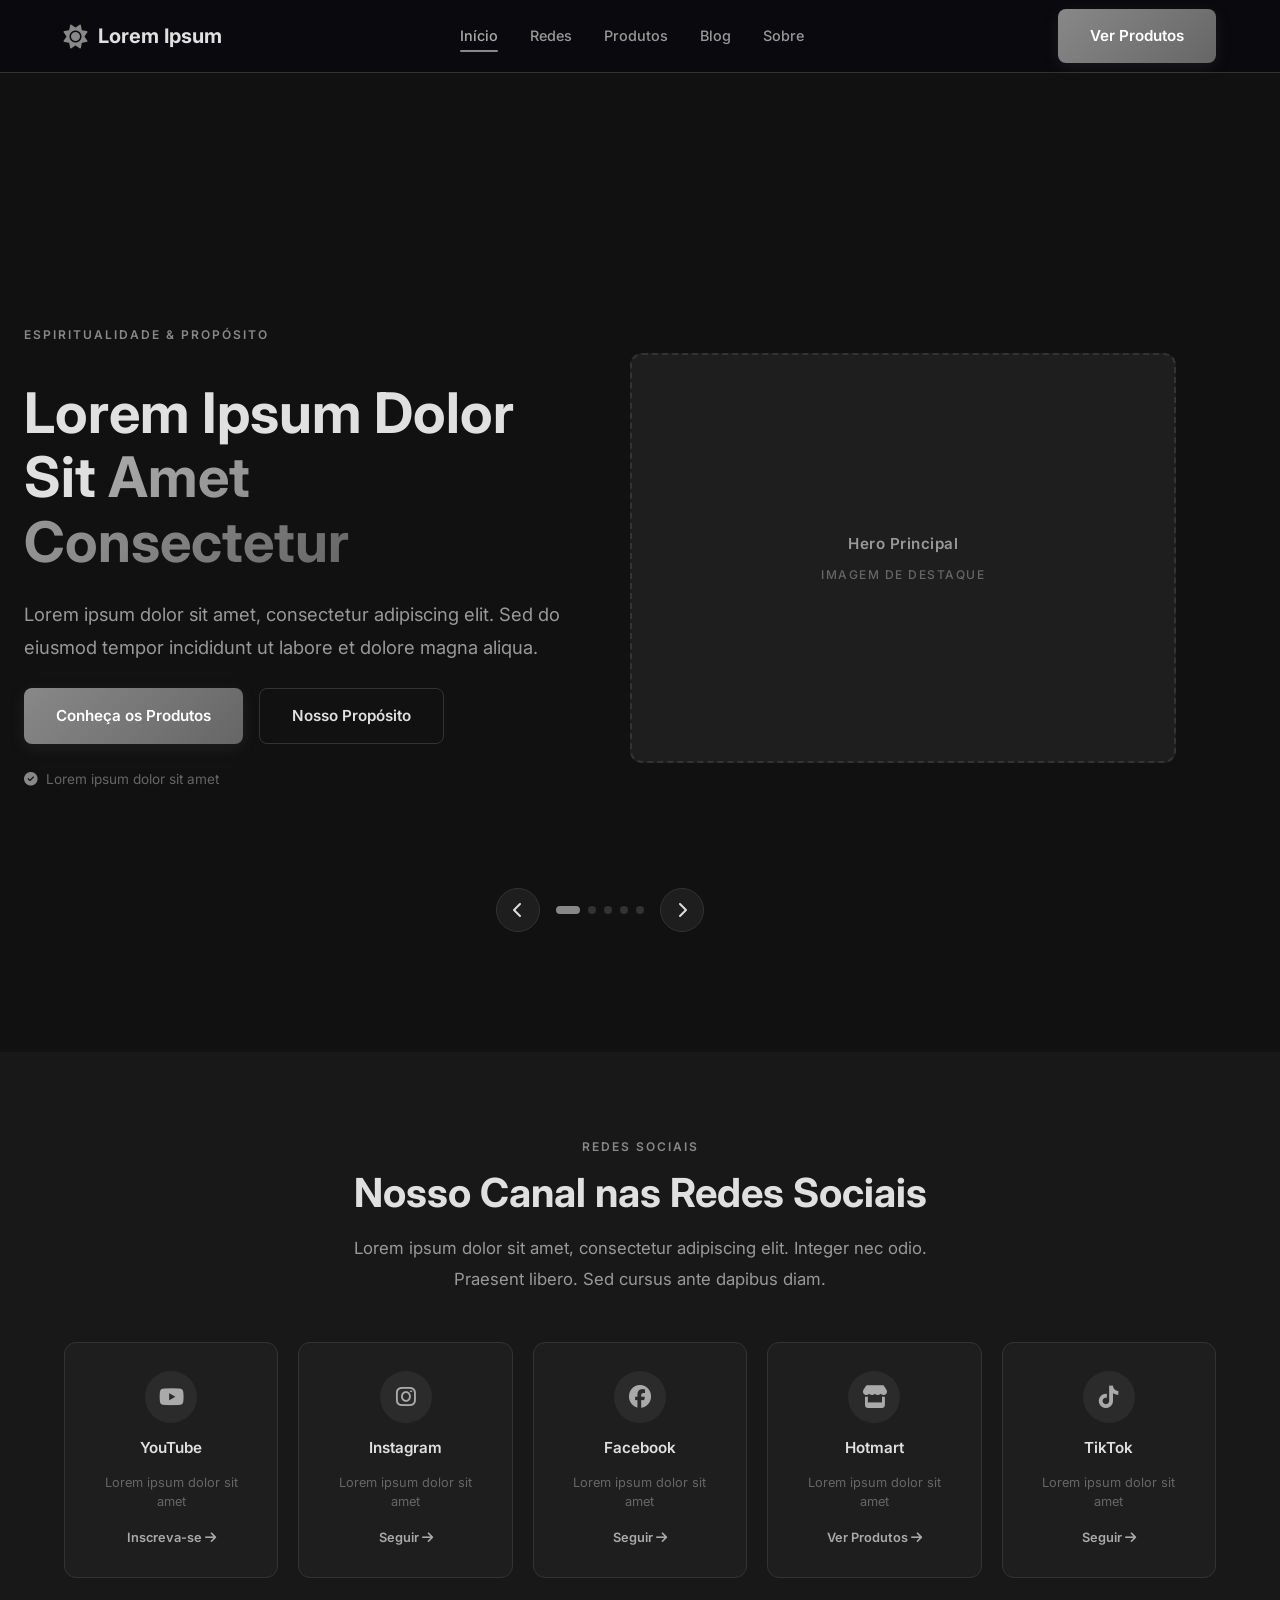
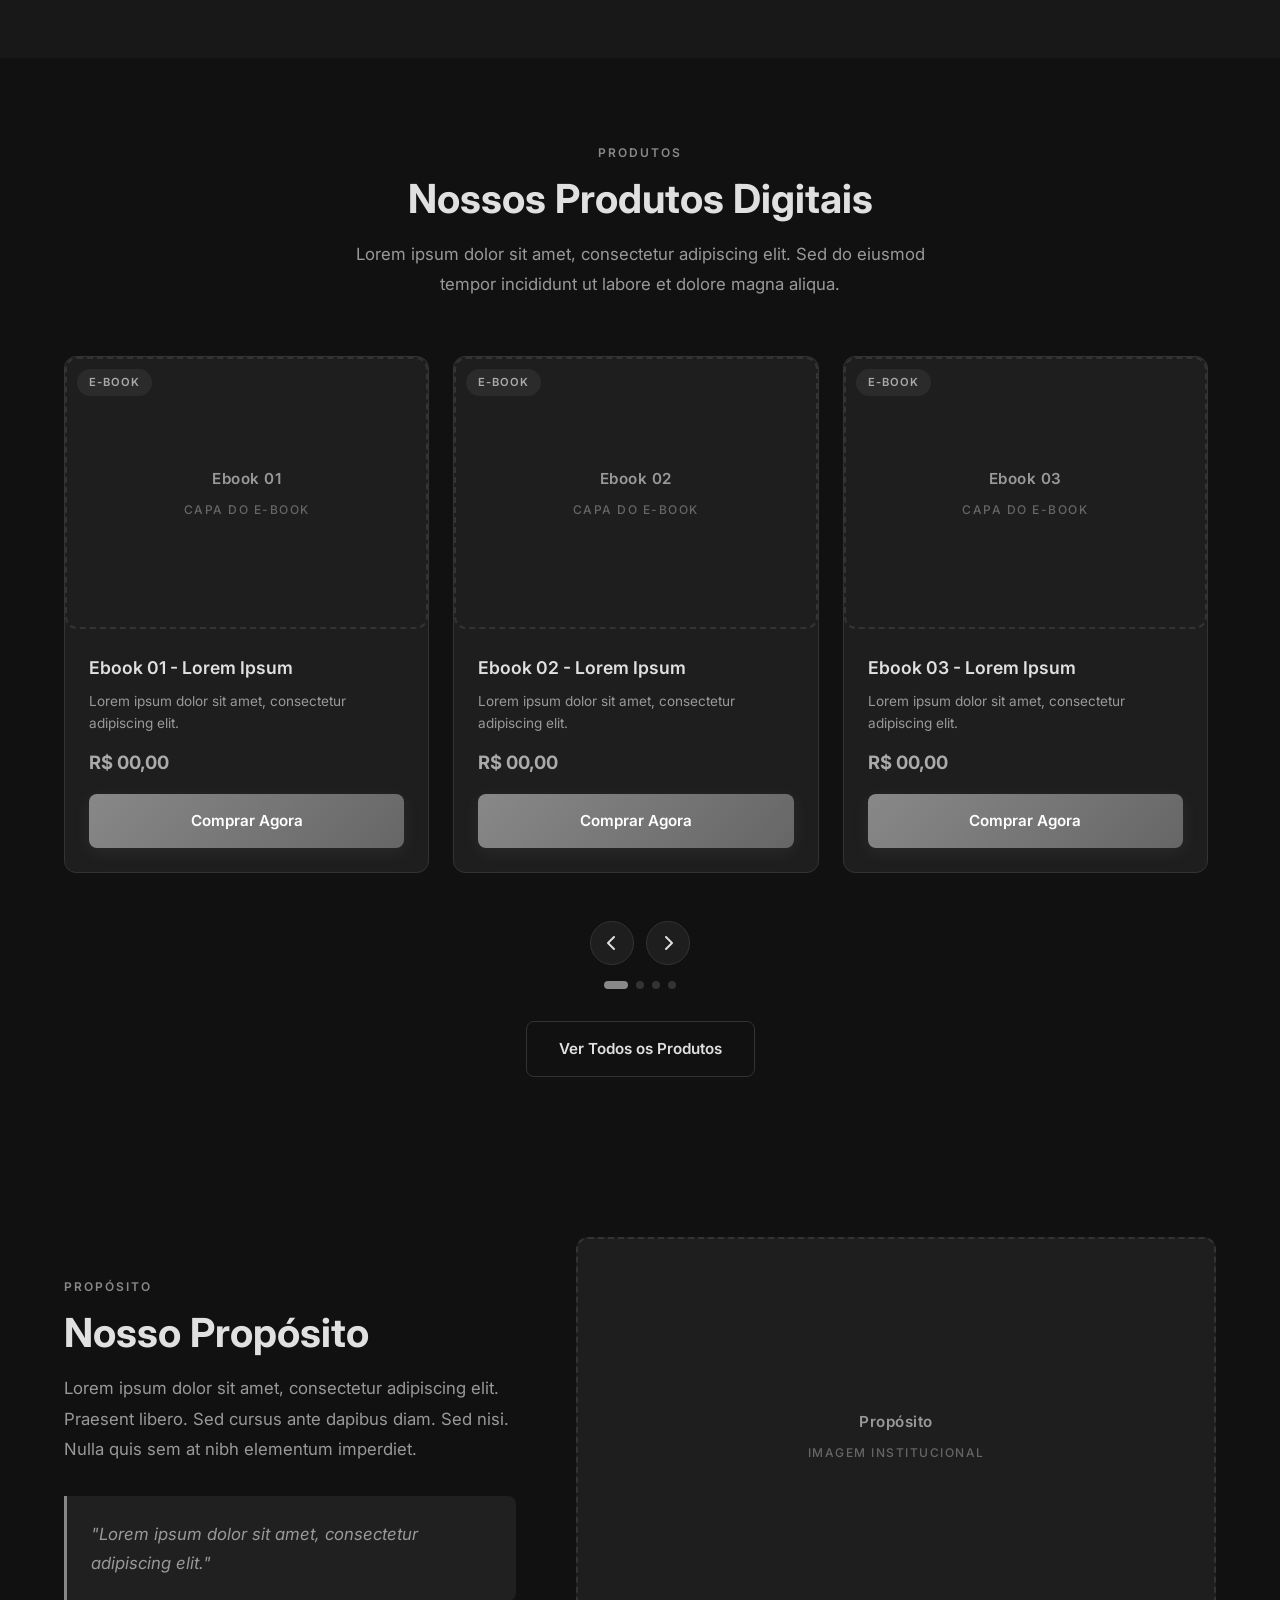
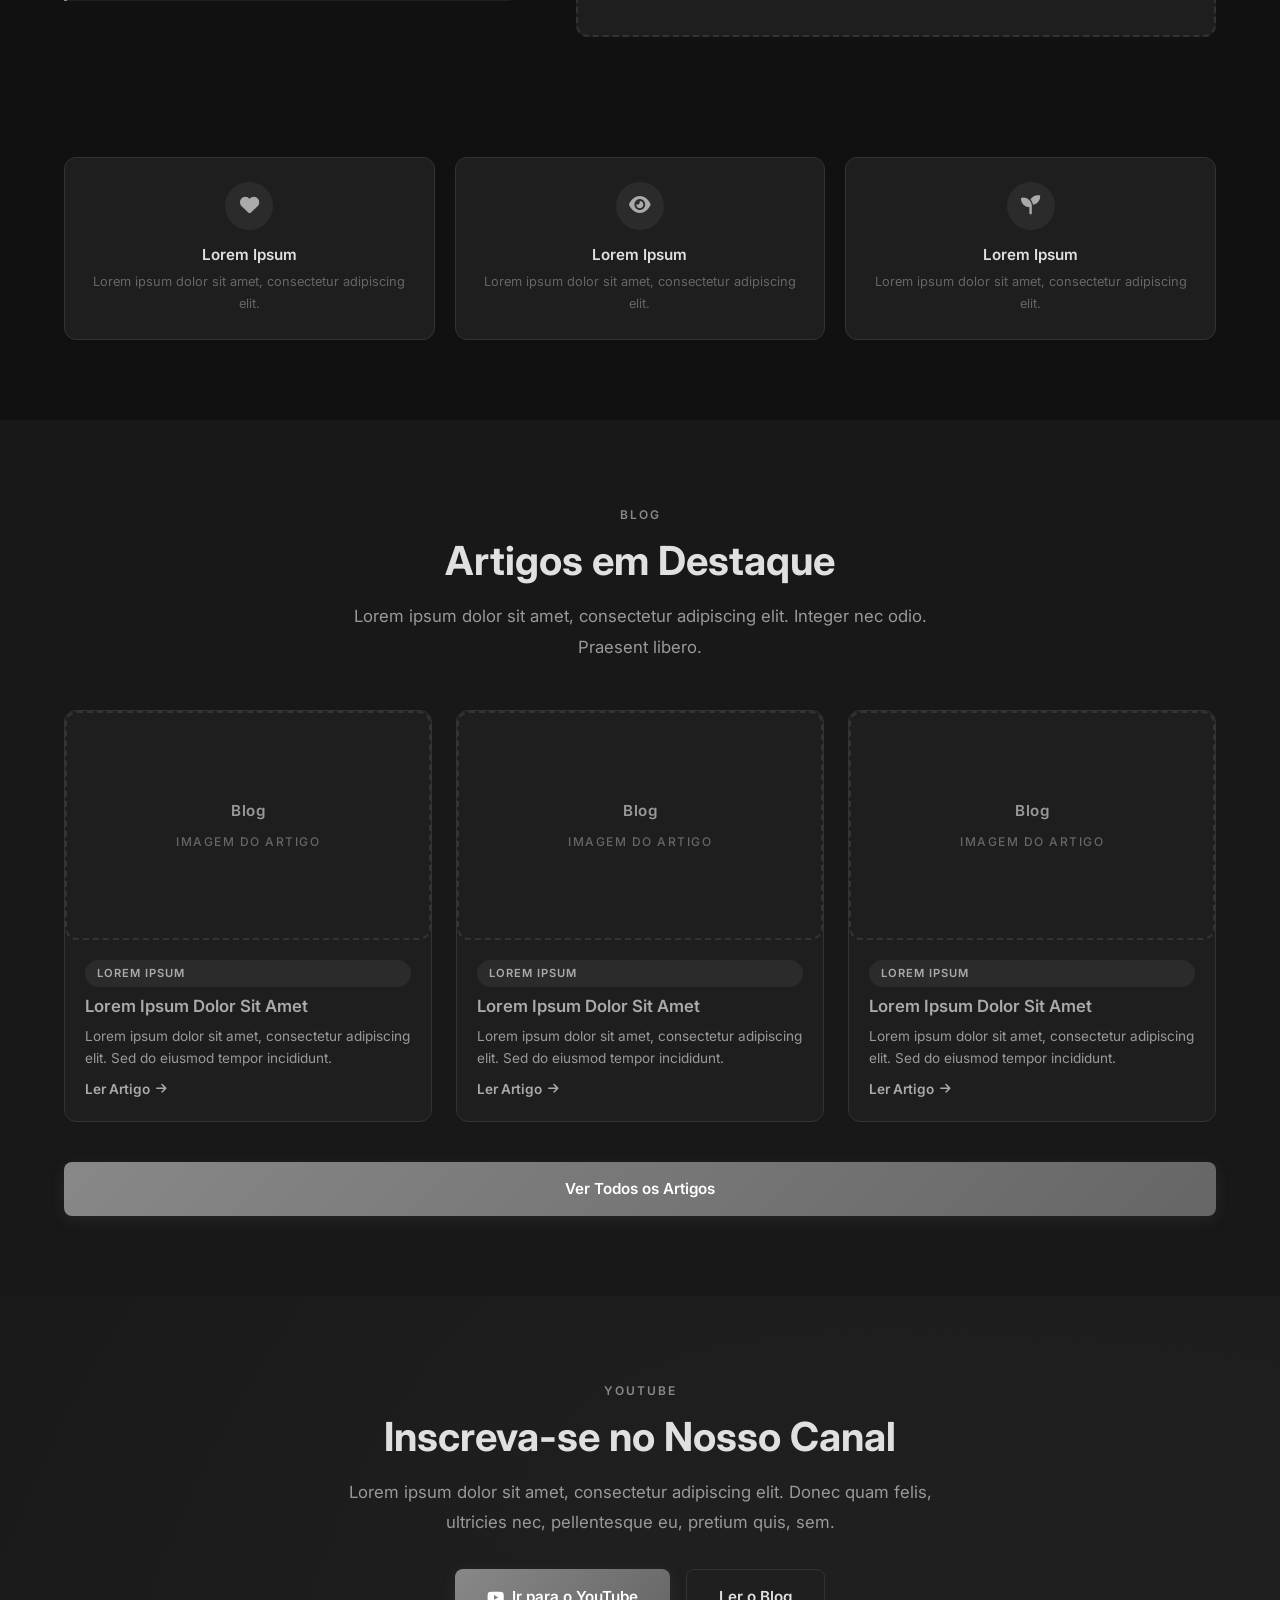
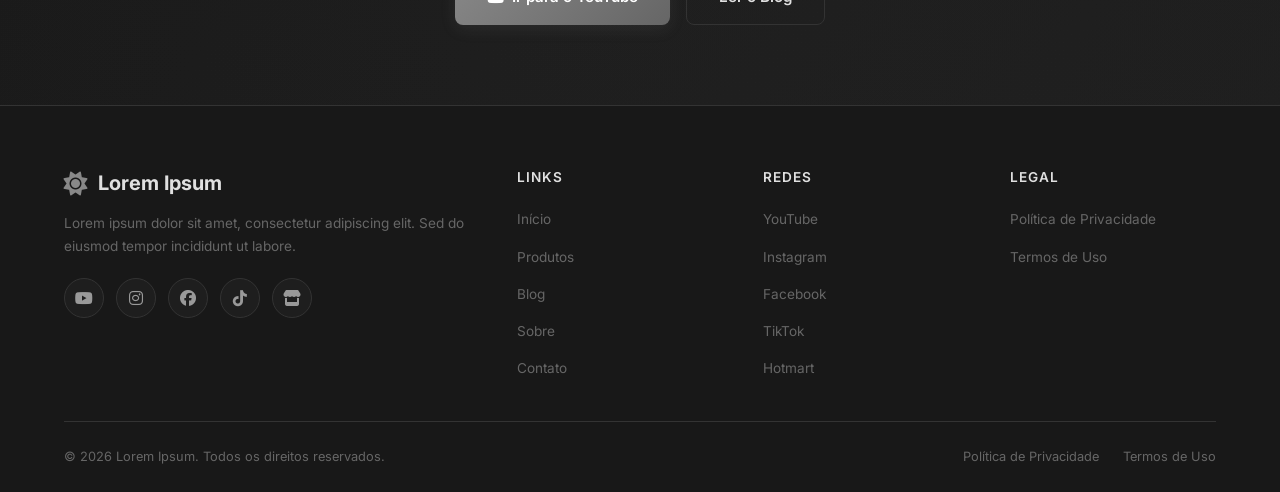
==== commit 6bdd2936: "fix: ortografia portuguesa e alinhamento do hero carrossel - Corrigidas todas as palavras sem acento" ====
--- a/index.html
+++ b/index.html
@@ -16,7 +16,7 @@
         Lorem Ipsum
       </a>
       <nav class="header__nav">
-        <a href="index.html" class="active">Inicio</a>
+        <a href="index.html" class="active">Início</a>
         <a href="#social">Redes</a>
         <a href="produtos.html">Produtos</a>
         <a href="blog.html">Blog</a>
@@ -32,7 +32,7 @@
   </header>
 
   <nav class="mobile-nav">
-    <a href="index.html" class="active">Inicio</a>
+    <a href="index.html" class="active">Início</a>
     <a href="#social">Redes</a>
     <a href="produtos.html">Produtos</a>
     <a href="blog.html">Blog</a>
@@ -46,12 +46,12 @@
         <div class="hero-carousel__slide active">
           <div class="container">
             <div class="hero__content">
-              <span class="section-label">Espiritualidade & Proposito</span>
+              <span class="section-label">Espiritualidade & Propósito</span>
               <h1 class="hero__title">Lorem Ipsum Dolor Sit <span>Amet Consectetur</span></h1>
               <p class="hero__subtitle">Lorem ipsum dolor sit amet, consectetur adipiscing elit. Sed do eiusmod tempor incididunt ut labore et dolore magna aliqua.</p>
               <div class="hero__buttons">
-                <a href="#products" class="btn btn-primary">Conheca os Produtos</a>
-                <a href="#purpose" class="btn btn-secondary">Nosso Proposito</a>
+                <a href="#products" class="btn btn-primary">Conheça os Produtos</a>
+                <a href="#purpose" class="btn btn-secondary">Nosso Propósito</a>
               </div>
               <div class="hero__badge">
                 <i class="fa-solid fa-circle-check"></i>
@@ -70,7 +70,7 @@
         <div class="hero-carousel__slide">
           <div class="container">
             <div class="hero__content">
-              <span class="section-label">Videos & Artigos</span>
+              <span class="section-label">Vídeos & Artigos</span>
               <h1 class="hero__title">Conteudo Para <span>Transformar Sua Vida</span></h1>
               <p class="hero__subtitle">Lorem ipsum dolor sit amet, consectetur adipiscing elit. Sed do eiusmod tempor incididunt ut labore et dolore magna aliqua.</p>
               <div class="hero__buttons">
@@ -84,7 +84,7 @@
             </div>
             <div class="hero__image">
               <div class="image-placeholder" style="min-height: 400px; aspect-ratio: 4/3;">
-                <span class="image-placeholder__title">Videos & Artigos</span>
+                <span class="image-placeholder__title">Vídeos & Artigos</span>
                 <span>Imagem de destaque</span>
               </div>
             </div>
@@ -99,7 +99,7 @@
               <p class="hero__subtitle">Lorem ipsum dolor sit amet, consectetur adipiscing elit. Sed do eiusmod tempor incididunt ut labore et dolore magna aliqua.</p>
               <div class="hero__buttons">
                 <a href="produtos.html" class="btn btn-primary">Ver Produtos</a>
-                <a href="#purpose" class="btn btn-secondary">Nosso Proposito</a>
+                <a href="#purpose" class="btn btn-secondary">Nosso Propósito</a>
               </div>
               <div class="hero__badge">
                 <i class="fa-solid fa-circle-check"></i>
@@ -123,7 +123,7 @@
               <p class="hero__subtitle">Lorem ipsum dolor sit amet, consectetur adipiscing elit. Sed do eiusmod tempor incididunt ut labore et dolore magna aliqua.</p>
               <div class="hero__buttons">
                 <a href="blog.html" class="btn btn-primary">Explorar Blog</a>
-                <a href="#products" class="btn btn-secondary">Conheca Produtos</a>
+                <a href="#products" class="btn btn-secondary">Conheça Produtos</a>
               </div>
               <div class="hero__badge">
                 <i class="fa-solid fa-circle-check"></i>
@@ -322,8 +322,8 @@
   <section class="purpose-section" id="purpose">
     <div class="container">
       <div class="purpose-content">
-        <span class="section-label">Proposito</span>
-        <h2 class="section-title">Nosso Proposito</h2>
+        <span class="section-label">Propósito</span>
+        <h2 class="section-title">Nosso Propósito</h2>
         <p class="section-text">Lorem ipsum dolor sit amet, consectetur adipiscing elit. Praesent libero. Sed cursus ante dapibus diam. Sed nisi. Nulla quis sem at nibh elementum imperdiet.</p>
         <div class="purpose-quote">
           "Lorem ipsum dolor sit amet, consectetur adipiscing elit."
@@ -331,7 +331,7 @@
       </div>
       <div>
         <div class="image-placeholder" style="min-height: 400px;">
-          <span class="image-placeholder__title">Proposito</span>
+          <span class="image-placeholder__title">Propósito</span>
           <span>Imagem institucional</span>
         </div>
       </div>
@@ -441,7 +441,7 @@
         <div>
           <h4 class="footer__heading">Links</h4>
           <ul class="footer__links">
-            <li><a href="index.html">Inicio</a></li>
+            <li><a href="index.html">Início</a></li>
             <li><a href="produtos.html">Produtos</a></li>
             <li><a href="blog.html">Blog</a></li>
             <li><a href="#purpose">Sobre</a></li>
@@ -461,7 +461,7 @@
         <div>
           <h4 class="footer__heading">Legal</h4>
           <ul class="footer__links">
-            <li><a href="#">Politica de Privacidade</a></li>
+            <li><a href="#">Política de Privacidade</a></li>
             <li><a href="#">Termos de Uso</a></li>
           </ul>
         </div>
@@ -469,7 +469,7 @@
       <div class="footer__bottom">
         <span>&copy; 2026 Lorem Ipsum. Todos os direitos reservados.</span>
         <div class="footer__legal">
-          <a href="#">Politica de Privacidade</a>
+          <a href="#">Política de Privacidade</a>
           <a href="#">Termos de Uso</a>
         </div>
       </div>
--- a/style.css
+++ b/style.css
@@ -1548,21 +1548,17 @@
 .hero-carousel {
   position: relative;
   min-height: 100vh;
-  display: flex;
-  flex-direction: column;
-  justify-content: center;
+  overflow: hidden;
 }
 
 .hero-carousel__track {
   position: relative;
-  flex: 1;
 }
 
 .hero-carousel__slide {
   display: none;
   min-height: 100vh;
-  padding-top: 72px;
-  align-items: center;
+  padding: 72px 0 0;
 }
 
 .hero-carousel__slide.active {
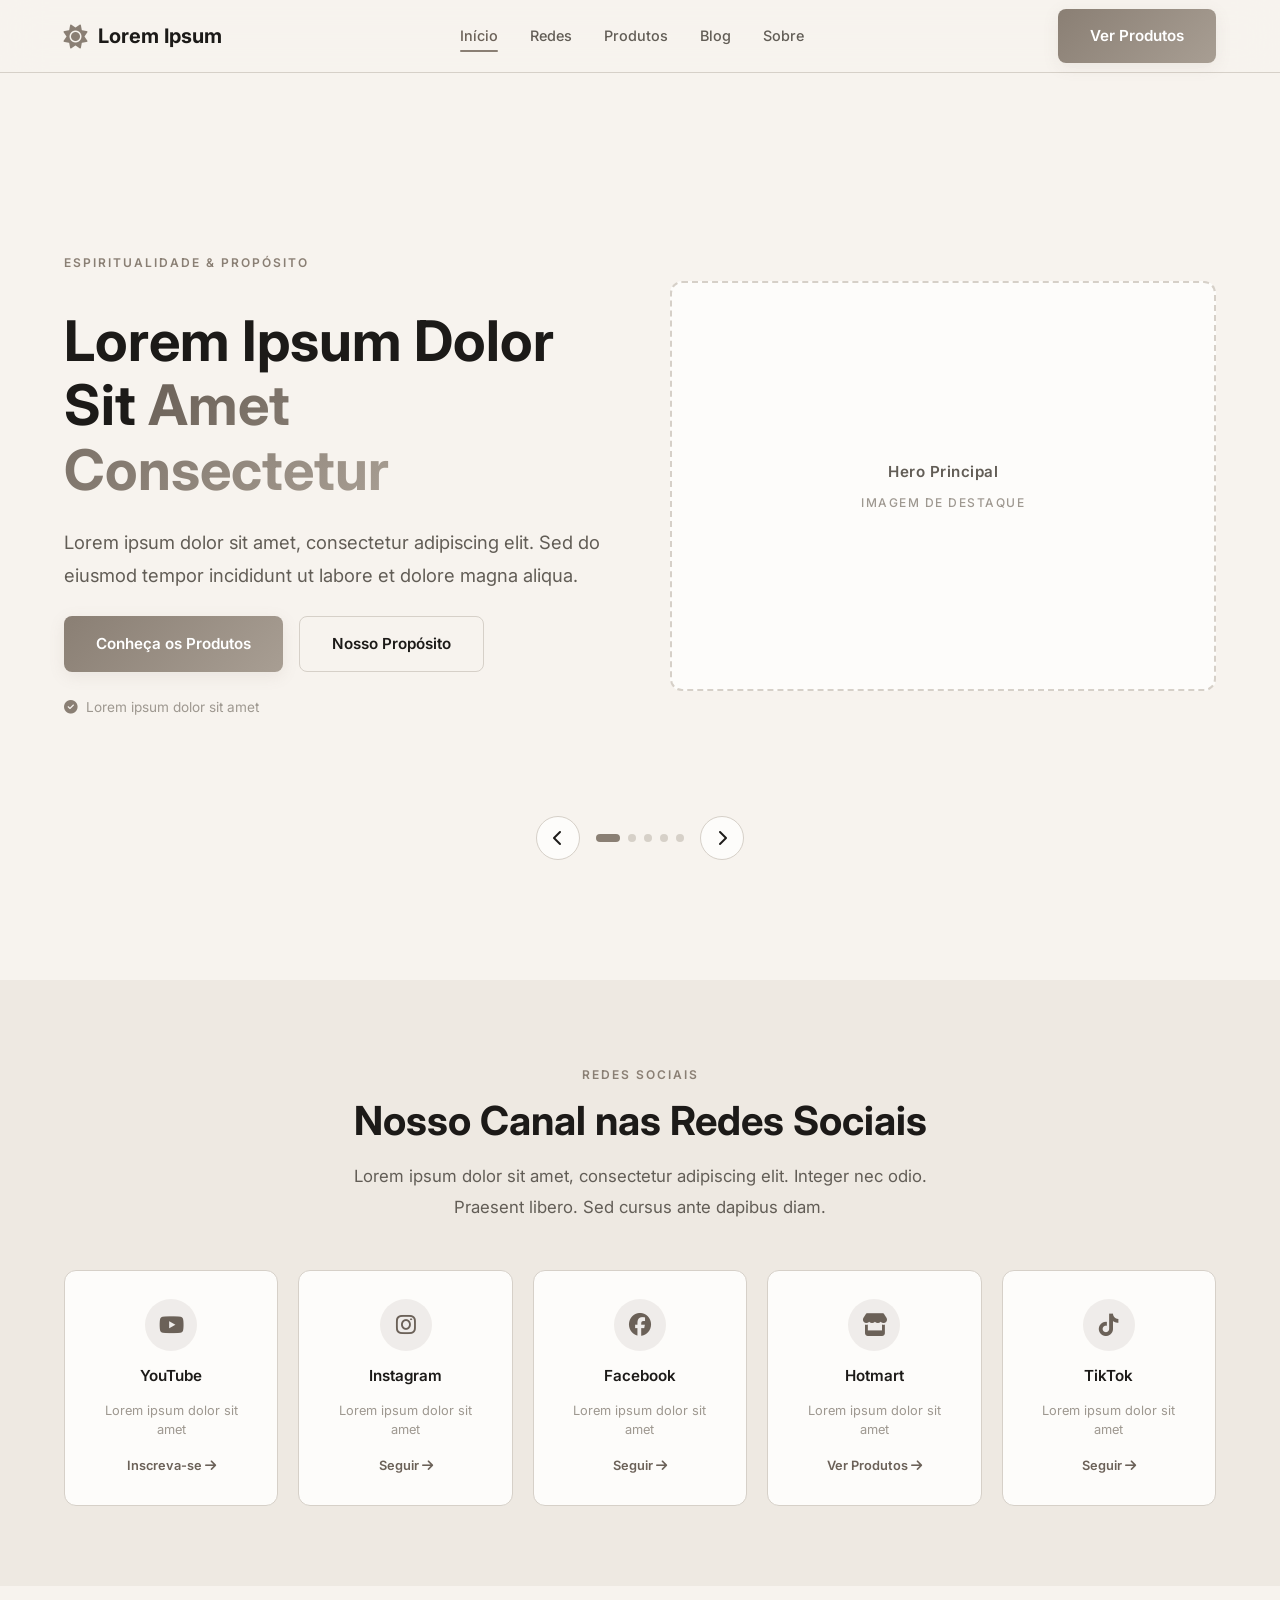
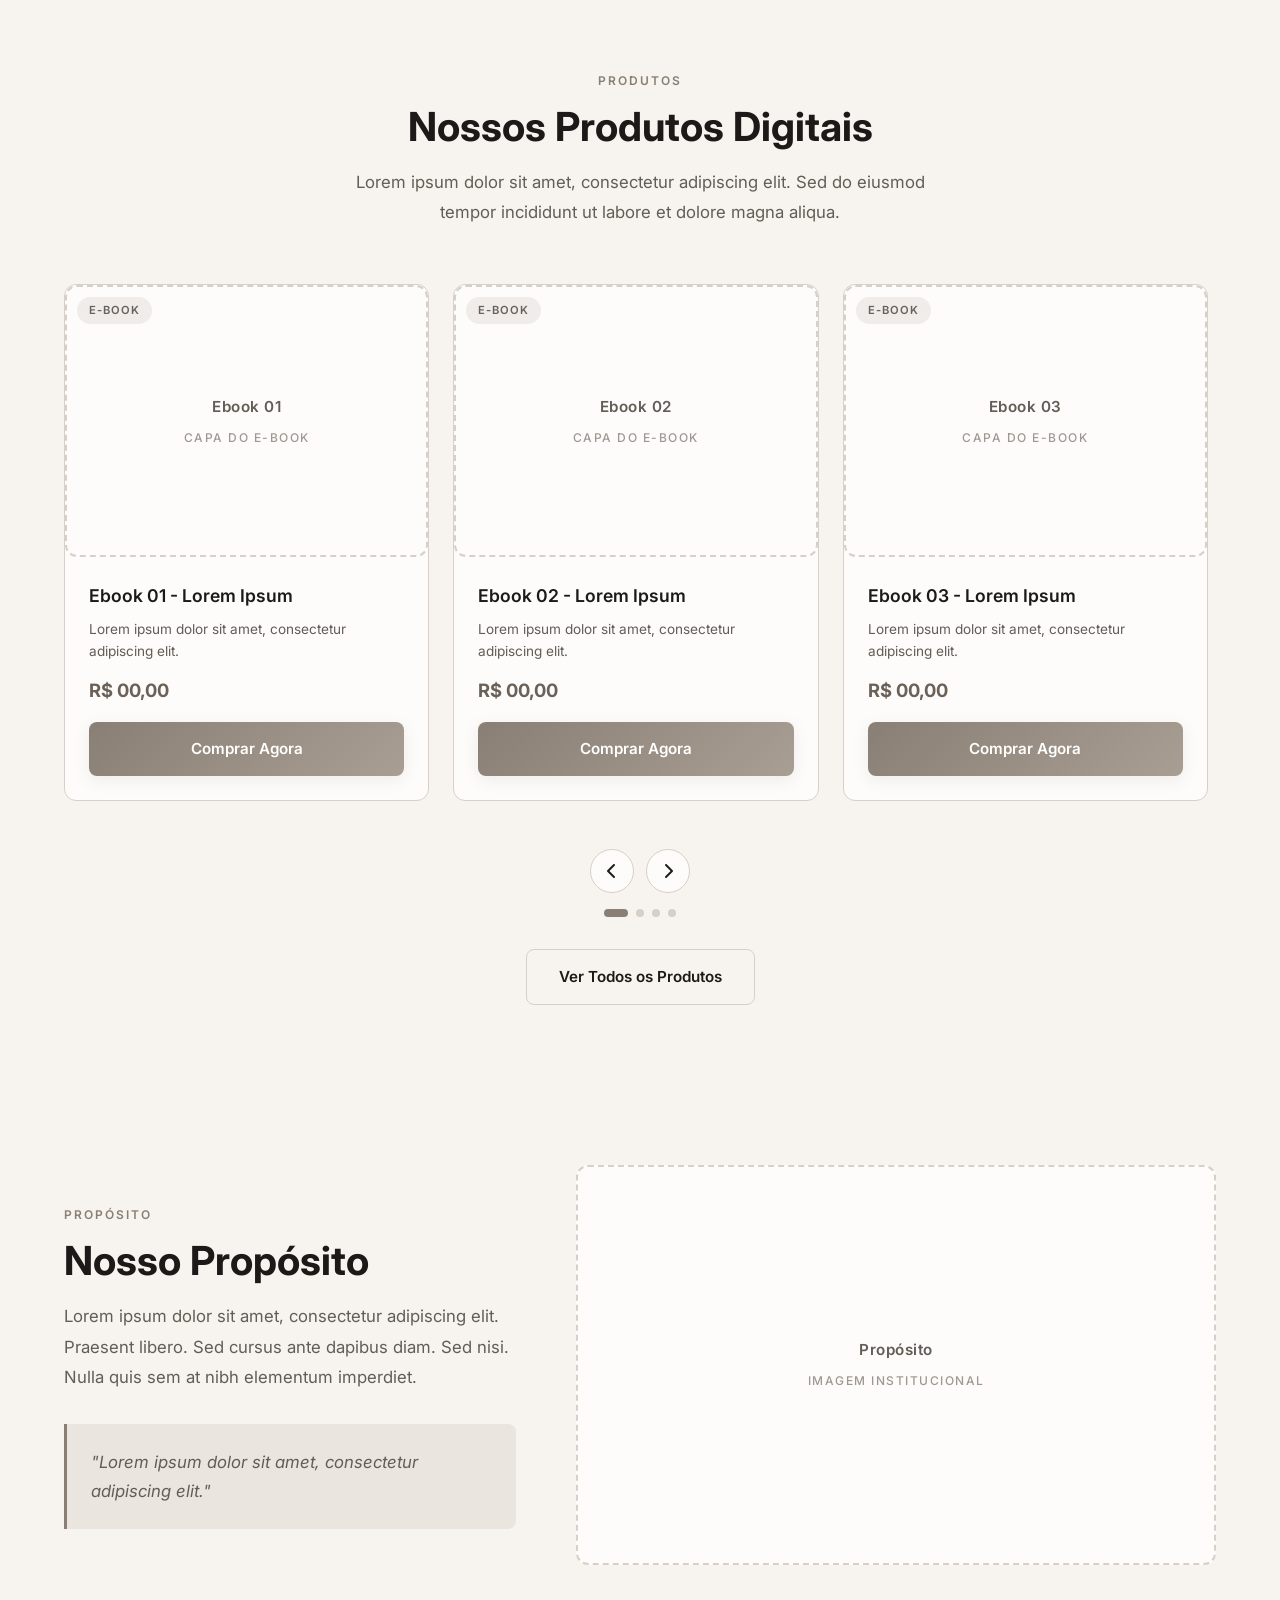
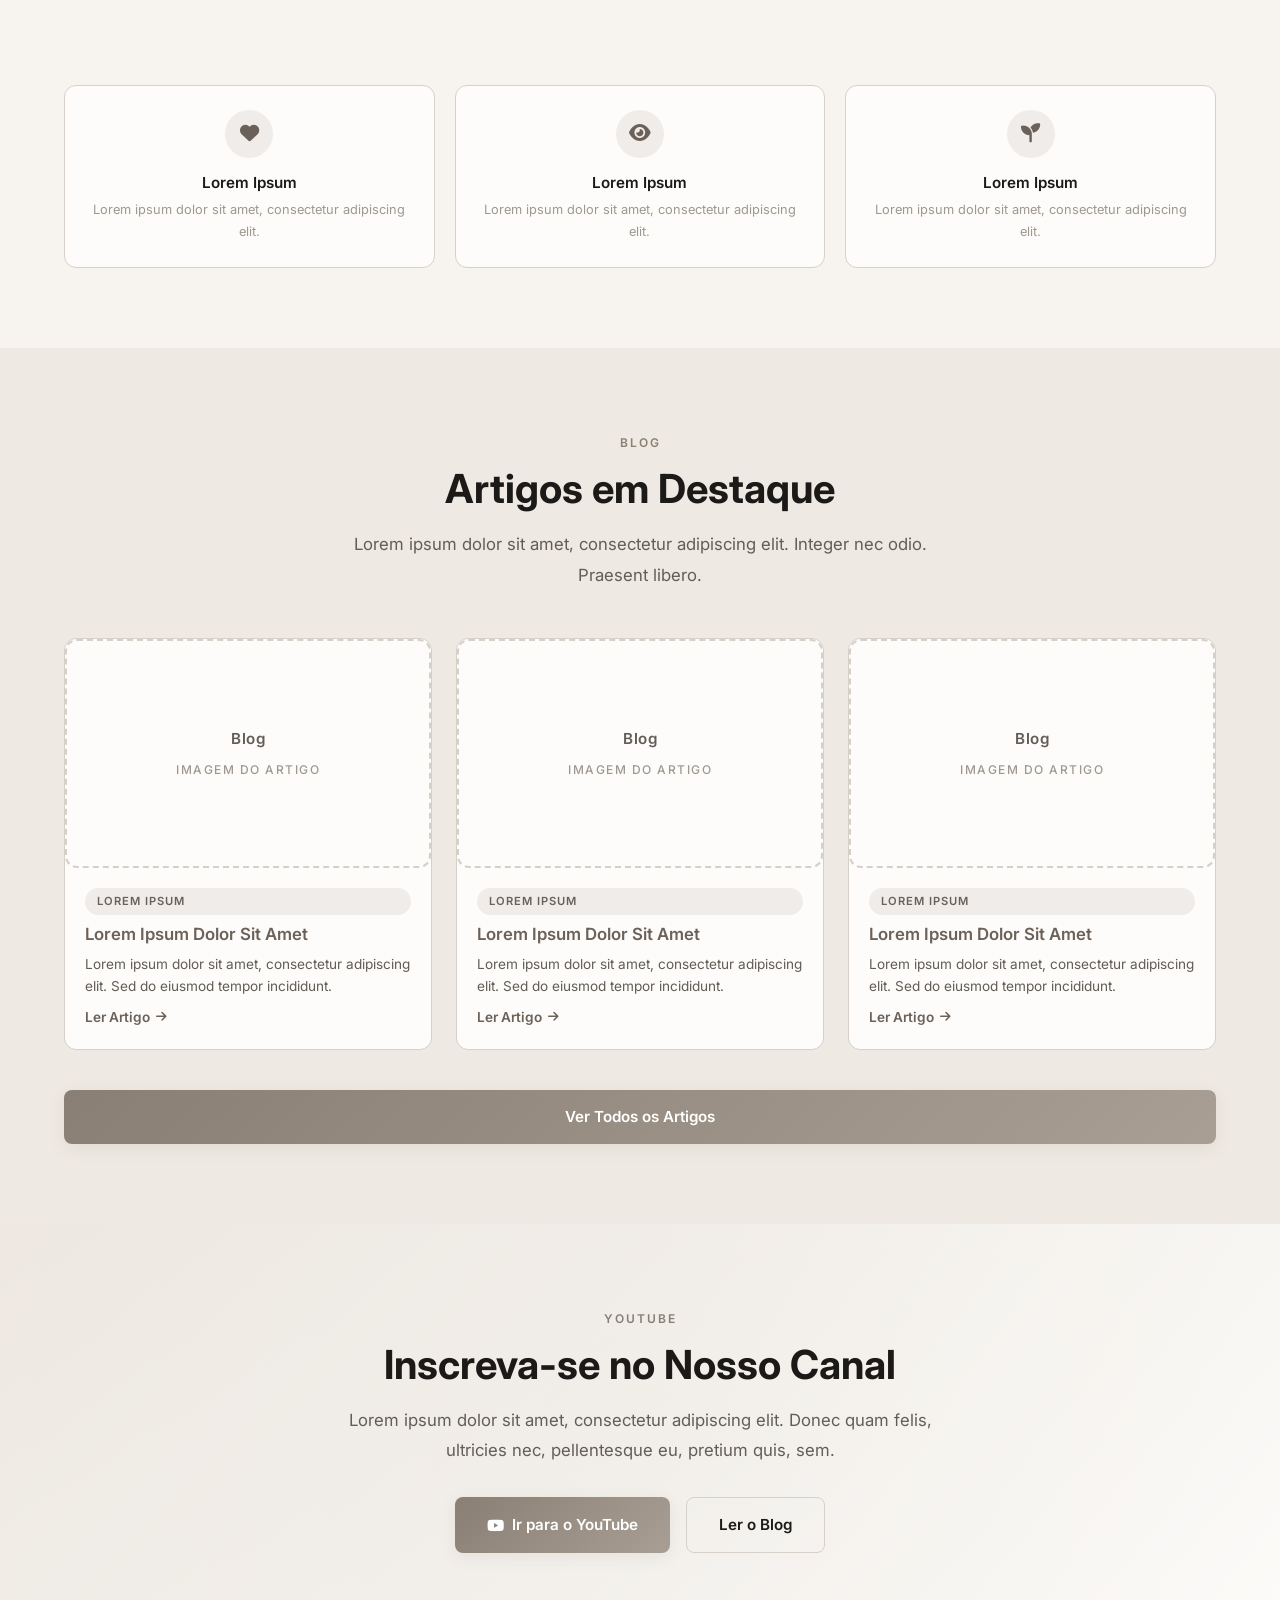
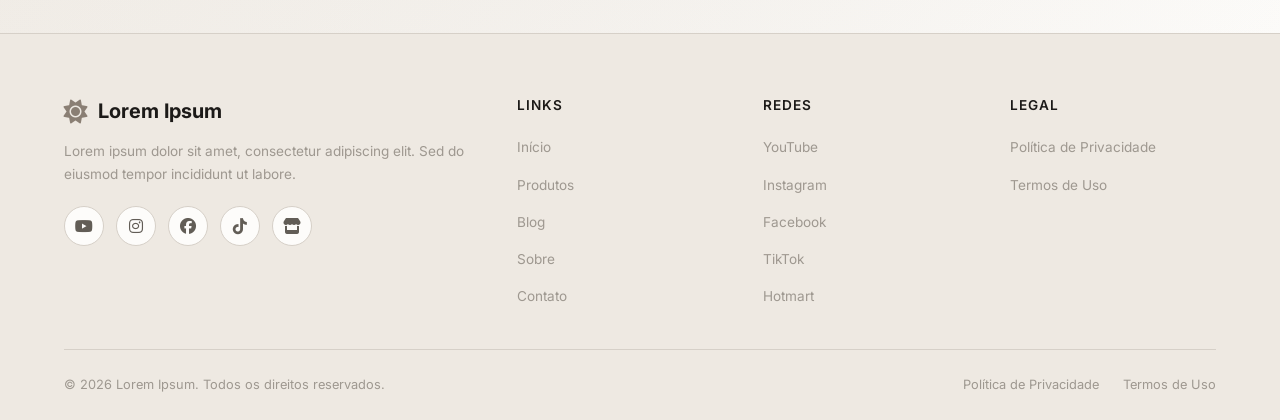
==== commit 5006ad82: "feat: paleta offwhite e correções ortográficas Substitui o tema cinza escuro (wireframe) pela paleta" ====
--- a/index.html
+++ b/index.html
@@ -71,7 +71,7 @@
           <div class="container">
             <div class="hero__content">
               <span class="section-label">Vídeos & Artigos</span>
-              <h1 class="hero__title">Conteudo Para <span>Transformar Sua Vida</span></h1>
+              <h1 class="hero__title">Conteúdo Para <span>Transformar Sua Vida</span></h1>
               <p class="hero__subtitle">Lorem ipsum dolor sit amet, consectetur adipiscing elit. Sed do eiusmod tempor incididunt ut labore et dolore magna aliqua.</p>
               <div class="hero__buttons">
                 <a href="blog.html" class="btn btn-primary">Ler Artigos</a>
@@ -173,7 +173,7 @@
           <span onclick="heroCarouselGo(3)"></span>
           <span onclick="heroCarouselGo(4)"></span>
         </div>
-        <button class="hero-carousel__next" onclick="heroCarouselNav(1)" aria-label="Proximo"><i class="fa-solid fa-chevron-right"></i></button>
+        <button class="hero-carousel__next" onclick="heroCarouselNav(1)" aria-label="Próximo"><i class="fa-solid fa-chevron-right"></i></button>
       </div>
     </div>
   </section>
--- a/style.css
+++ b/style.css
@@ -9,23 +9,23 @@
 }
 
 :root {
-  --bg-primary: #111111;
-  --bg-secondary: #181818;
-  --bg-card: #1e1e1e;
-  --bg-card-hover: #282828;
-  --bg-accent: #2a2a2a;
-  --border: #333333;
-  --text-primary: #e0e0e0;
-  --text-secondary: #999999;
-  --text-muted: #666666;
-  --accent: #888888;
-  --accent-light: #aaaaaa;
-  --accent-dark: #666666;
-  --accent-glow: rgba(136, 136, 136, 0.12);
+  --bg-primary: #F7F3EE;
+  --bg-secondary: #EEE9E2;
+  --bg-card: #FDFCFA;
+  --bg-card-hover: #F2EDE6;
+  --bg-accent: #E9E4DD;
+  --border: #D6D0C8;
+  --text-primary: #1C1A18;
+  --text-secondary: #625D56;
+  --text-muted: #9E9890;
+  --accent: #8A7F74;
+  --accent-light: #6B6158;
+  --accent-dark: #A89E93;
+  --accent-glow: rgba(138, 127, 116, 0.12);
   --radius: 12px;
   --radius-sm: 8px;
   --radius-lg: 16px;
-  --shadow: 0 4px 24px rgba(0, 0, 0, 0.3);
+  --shadow: 0 4px 24px rgba(0, 0, 0, 0.08);
   --transition: 0.3s ease;
   --max-width: 1200px;
   --content-width: 780px;
@@ -94,7 +94,7 @@
 
 .btn-primary:hover {
   transform: translateY(-2px);
-  box-shadow: 0 6px 24px rgba(136, 136, 136, 0.3);
+  box-shadow: 0 6px 24px rgba(138, 127, 116, 0.25);
   color: #fff;
 }
 
@@ -220,7 +220,7 @@
   left: 0;
   right: 0;
   z-index: 1000;
-  background: rgba(10, 10, 15, 0.85);
+  background: rgba(247, 243, 238, 0.92);
   backdrop-filter: blur(20px);
   border-bottom: 1px solid var(--border);
   transition: all var(--transition);
@@ -333,9 +333,6 @@
 /* ==================== HERO ==================== */
 .hero {
   min-height: 100vh;
-  display: flex;
-  align-items: center;
-  padding-top: 72px;
 }
 
 .hero .container {
@@ -422,7 +419,7 @@
 .social-card:hover {
   border-color: var(--accent);
   transform: translateY(-4px);
-  box-shadow: 0 8px 32px rgba(0, 0, 0, 0.3);
+  box-shadow: 0 8px 32px rgba(0, 0, 0, 0.08);
 }
 
 .social-card__icon {
@@ -1383,7 +1380,7 @@
 
 /* ==================== RESPONSIVE ==================== */
 @media (max-width: 1024px) {
-  .hero .container {
+  .hero-carousel__slide .container {
     grid-template-columns: 1fr;
     gap: 40px;
     text-align: center;
@@ -1443,10 +1440,6 @@
 
   .hero__image {
     display: none;
-  }
-
-  .hero {
-    text-align: center;
   }
 
   .hero__buttons {
@@ -1545,10 +1538,14 @@
 }
 
 /* ==================== HERO CAROUSEL ==================== */
+.hero {
+  overflow: hidden;
+  padding-top: 72px;
+}
+
 .hero-carousel {
   position: relative;
-  min-height: 100vh;
-  overflow: hidden;
+  width: 100%;
 }
 
 .hero-carousel__track {
@@ -1557,12 +1554,12 @@
 
 .hero-carousel__slide {
   display: none;
-  min-height: 100vh;
-  padding: 72px 0 0;
+  min-height: calc(100vh - 72px);
 }
 
 .hero-carousel__slide.active {
-  display: block;
+  display: flex;
+  align-items: center;
 }
 
 .hero-carousel__slide .container {
@@ -1570,7 +1567,7 @@
   grid-template-columns: 1fr 1fr;
   gap: 60px;
   align-items: center;
-  min-height: calc(100vh - 72px);
+  width: 100%;
 }
 
 .hero-carousel__controls {
@@ -1916,7 +1913,6 @@
 @media (max-width: 768px) {
   .hero-carousel__slide {
     min-height: auto;
-    padding-top: 100px;
     padding-bottom: 80px;
   }
 
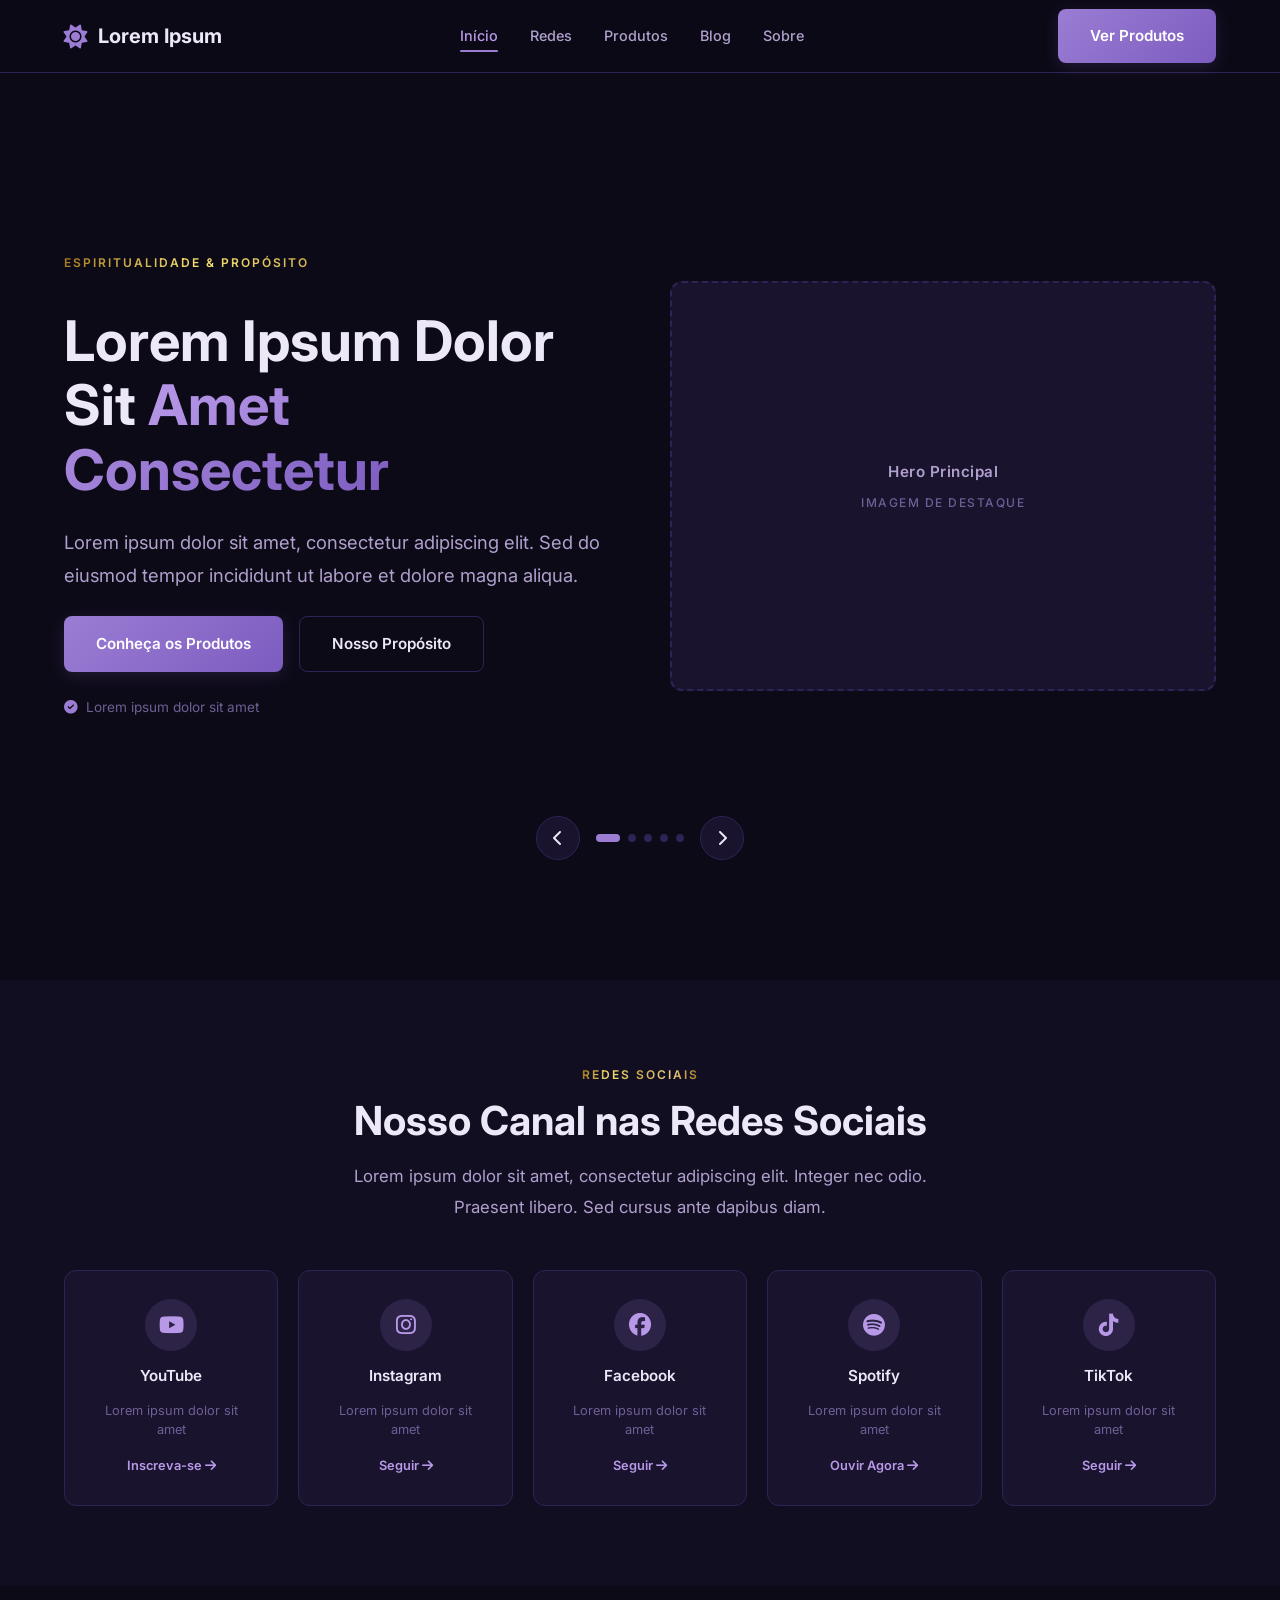
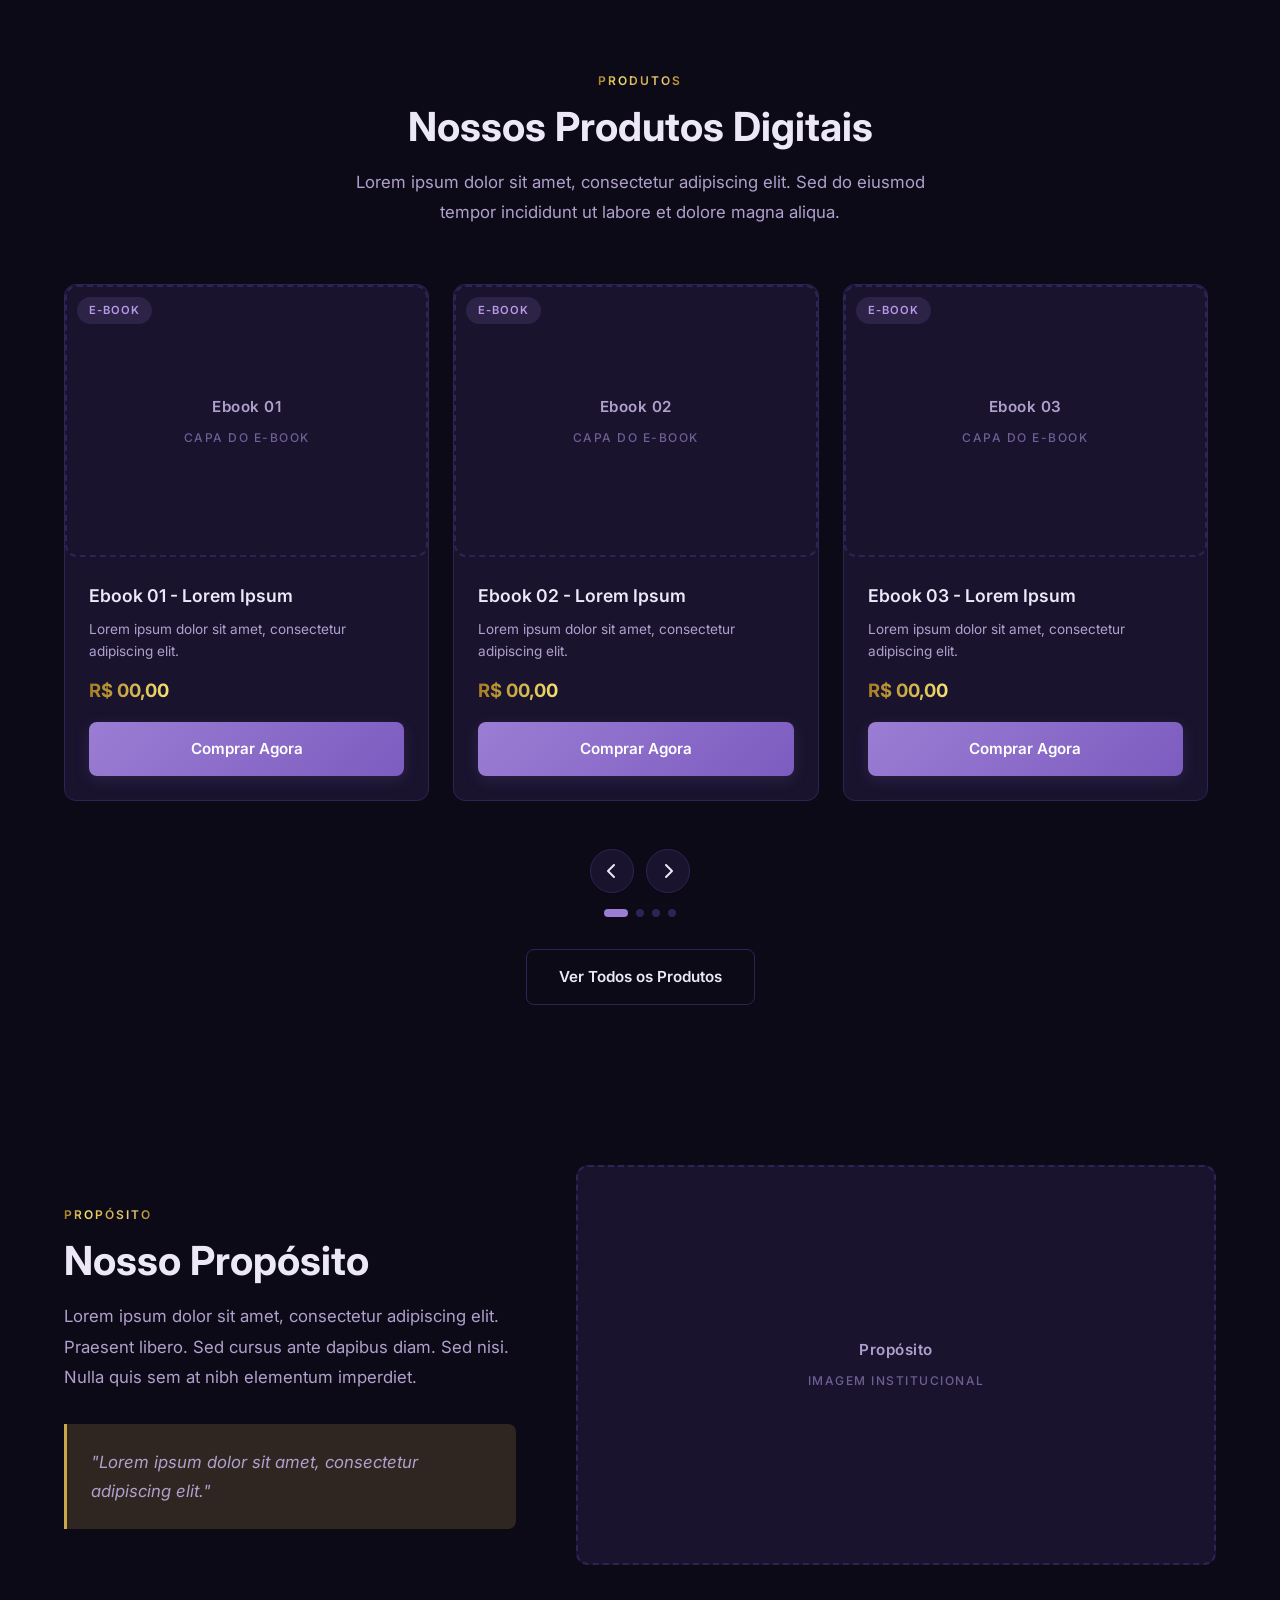
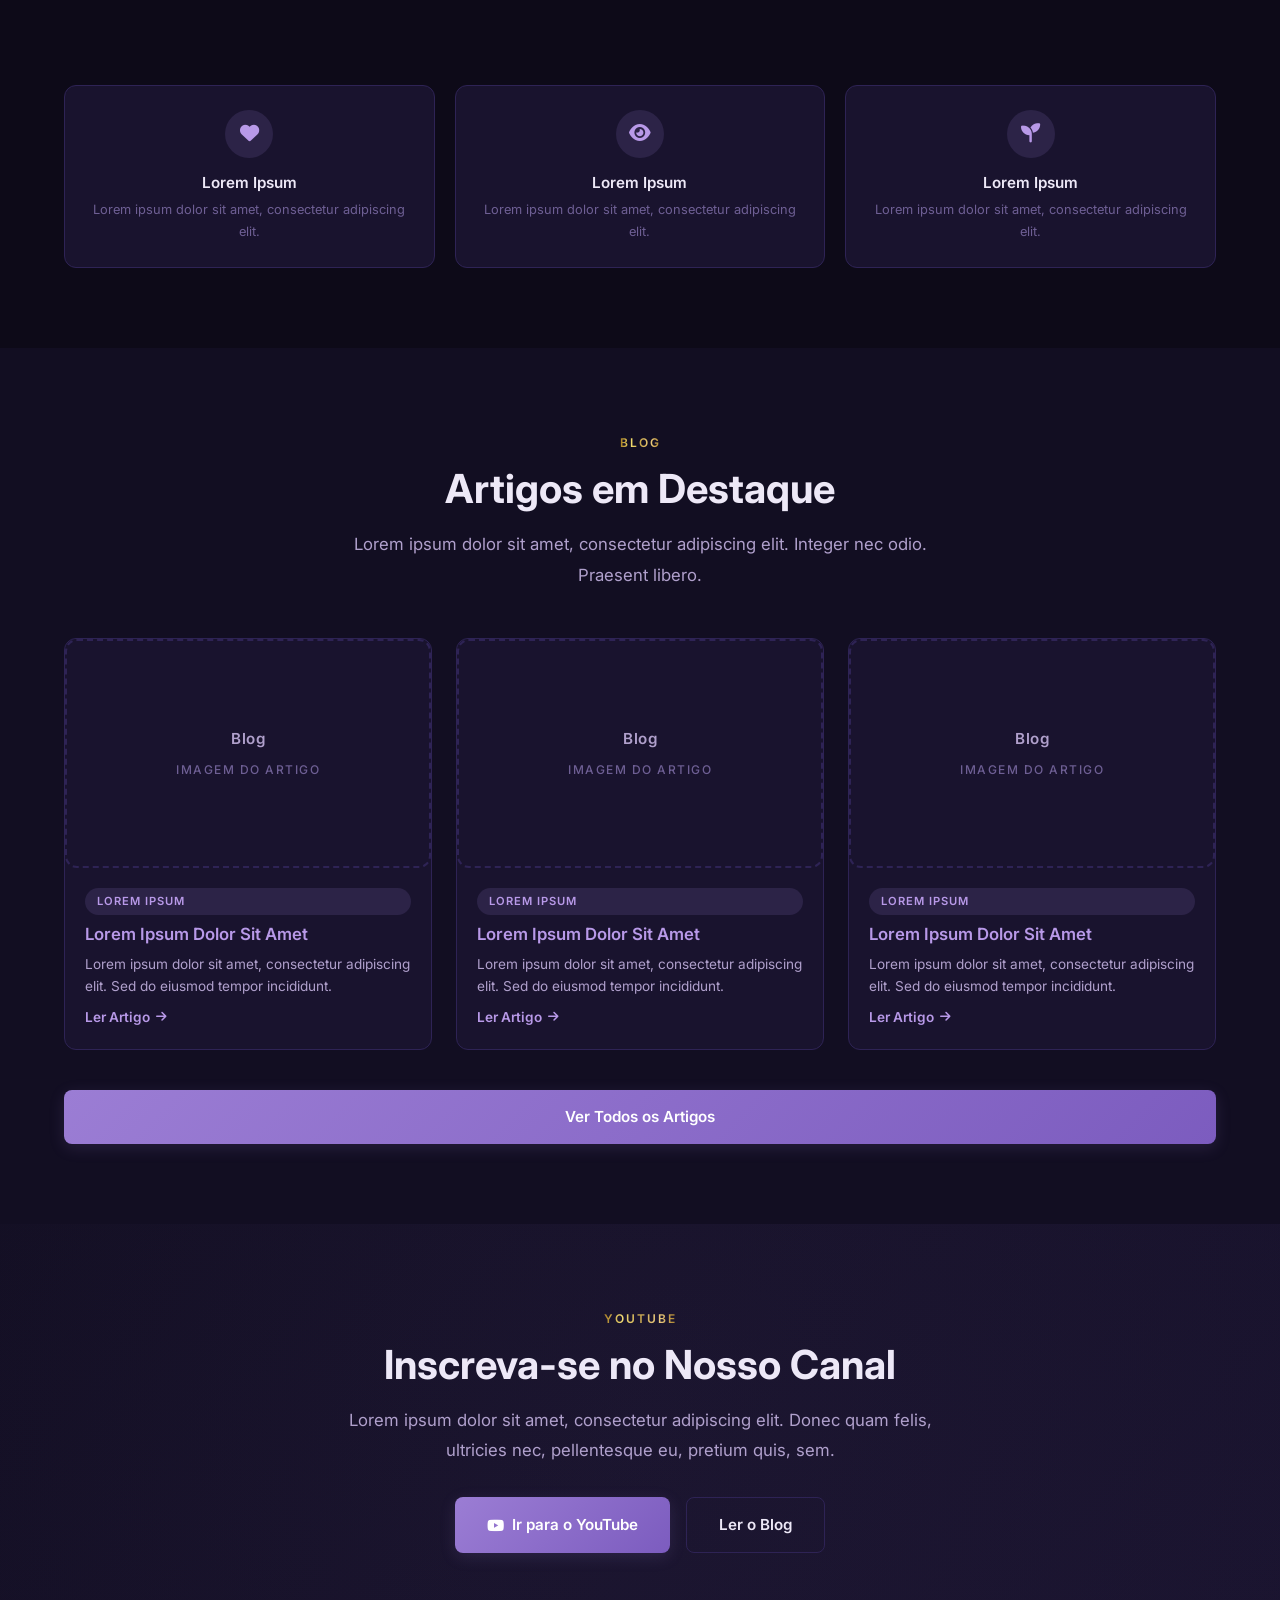
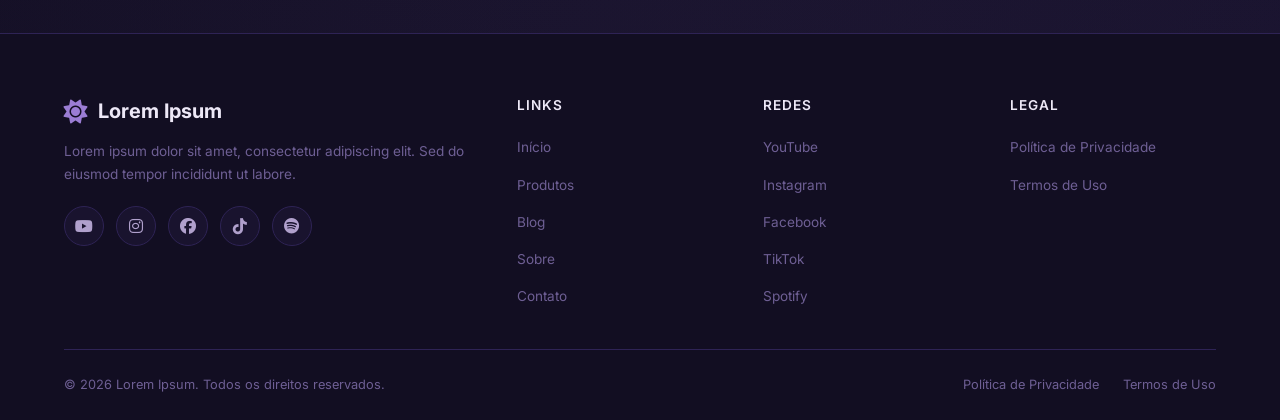
==== commit 1db6ea4e: "feat: troca Hotmart por Spotify e adiciona subcategorias em E-books" ====
--- a/index.html
+++ b/index.html
@@ -205,10 +205,10 @@
           <span class="social-card__link">Seguir <i class="fa-solid fa-arrow-right"></i></span>
         </a>
         <a href="#" class="social-card">
-          <div class="social-card__icon"><i class="fa-solid fa-store"></i></div>
-          <span class="social-card__name">Hotmart</span>
-          <span class="social-card__desc">Lorem ipsum dolor sit amet</span>
-          <span class="social-card__link">Ver Produtos <i class="fa-solid fa-arrow-right"></i></span>
+          <div class="social-card__icon"><i class="fa-brands fa-spotify"></i></div>
+          <span class="social-card__name">Spotify</span>
+          <span class="social-card__desc">Lorem ipsum dolor sit amet</span>
+          <span class="social-card__link">Ouvir Agora <i class="fa-solid fa-arrow-right"></i></span>
         </a>
         <a href="#" class="social-card">
           <div class="social-card__icon"><i class="fa-brands fa-tiktok"></i></div>
@@ -435,7 +435,7 @@
             <a href="#"><i class="fa-brands fa-instagram"></i></a>
             <a href="#"><i class="fa-brands fa-facebook"></i></a>
             <a href="#"><i class="fa-brands fa-tiktok"></i></a>
-            <a href="#"><i class="fa-solid fa-store"></i></a>
+            <a href="#"><i class="fa-brands fa-spotify"></i></a>
           </div>
         </div>
         <div>
@@ -455,7 +455,7 @@
             <li><a href="#">Instagram</a></li>
             <li><a href="#">Facebook</a></li>
             <li><a href="#">TikTok</a></li>
-            <li><a href="#">Hotmart</a></li>
+            <li><a href="#">Spotify</a></li>
           </ul>
         </div>
         <div>
--- a/style.css
+++ b/style.css
@@ -9,23 +9,26 @@
 }
 
 :root {
-  --bg-primary: #F7F3EE;
-  --bg-secondary: #EEE9E2;
-  --bg-card: #FDFCFA;
-  --bg-card-hover: #F2EDE6;
-  --bg-accent: #E9E4DD;
-  --border: #D6D0C8;
-  --text-primary: #1C1A18;
-  --text-secondary: #625D56;
-  --text-muted: #9E9890;
-  --accent: #8A7F74;
-  --accent-light: #6B6158;
-  --accent-dark: #A89E93;
-  --accent-glow: rgba(138, 127, 116, 0.12);
+  --bg-primary: #0D0A18;
+  --bg-secondary: #120E22;
+  --bg-card: #19132E;
+  --bg-card-hover: #201840;
+  --bg-accent: #2A1F55;
+  --border: #2E2355;
+  --text-primary: #EDE8F7;
+  --text-secondary: #B0A0CC;
+  --text-muted: #6E5F94;
+  --accent: #9B7DD4;
+  --accent-light: #B899E8;
+  --accent-dark: #7C5CBF;
+  --accent-glow: rgba(155, 125, 212, 0.15);
+  --gold: #C9A84C;
+  --gold-light: #E8C97A;
+  --gold-glow: rgba(201, 168, 76, 0.18);
   --radius: 12px;
   --radius-sm: 8px;
   --radius-lg: 16px;
-  --shadow: 0 4px 24px rgba(0, 0, 0, 0.08);
+  --shadow: 0 4px 24px rgba(0, 0, 0, 0.5);
   --transition: 0.3s ease;
   --max-width: 1200px;
   --content-width: 780px;
@@ -68,6 +71,7 @@
 .content-width {
   max-width: var(--content-width);
   margin: 0 auto;
+  padding: 0 24px;
 }
 
 .btn {
@@ -94,7 +98,7 @@
 
 .btn-primary:hover {
   transform: translateY(-2px);
-  box-shadow: 0 6px 24px rgba(138, 127, 116, 0.25);
+  box-shadow: 0 6px 24px rgba(155, 125, 212, 0.35);
   color: #fff;
 }
 
@@ -115,7 +119,10 @@
   font-weight: 600;
   text-transform: uppercase;
   letter-spacing: 2px;
-  color: var(--accent);
+  background: linear-gradient(90deg, #A67C20, #F5E070, #C9A84C, #F0D080, #A67C20);
+  -webkit-background-clip: text;
+  -webkit-text-fill-color: transparent;
+  background-clip: text;
   margin-bottom: 12px;
 }
 
@@ -220,7 +227,7 @@
   left: 0;
   right: 0;
   z-index: 1000;
-  background: rgba(247, 243, 238, 0.92);
+  background: rgba(13, 10, 24, 0.95);
   backdrop-filter: blur(20px);
   border-bottom: 1px solid var(--border);
   transition: all var(--transition);
@@ -419,7 +426,7 @@
 .social-card:hover {
   border-color: var(--accent);
   transform: translateY(-4px);
-  box-shadow: 0 8px 32px rgba(0, 0, 0, 0.08);
+  box-shadow: 0 8px 32px rgba(0, 0, 0, 0.45);
 }
 
 .social-card__icon {
@@ -525,7 +532,10 @@
 .product-card__price {
   font-size: 1.15rem;
   font-weight: 700;
-  color: var(--accent-light);
+  background: linear-gradient(90deg, #A67C20, #F5E070, #C9A84C, #F0D080, #A67C20);
+  -webkit-background-clip: text;
+  -webkit-text-fill-color: transparent;
+  background-clip: text;
   margin-top: 4px;
 }
 
@@ -647,8 +657,8 @@
 .purpose-quote {
   margin-top: 32px;
   padding: 24px;
-  border-left: 3px solid var(--accent);
-  background: var(--accent-glow);
+  border-left: 3px solid var(--gold);
+  background: var(--gold-glow);
   border-radius: 0 var(--radius-sm) var(--radius-sm) 0;
   font-style: italic;
   color: var(--text-secondary);
@@ -1165,6 +1175,7 @@
 .breadcrumb {
   display: flex;
   align-items: center;
+  flex-wrap: wrap;
   gap: 8px;
   font-size: 0.85rem;
   color: var(--text-muted);
@@ -1251,8 +1262,8 @@
 .post-content blockquote {
   margin: 40px 0;
   padding: 28px 32px;
-  border-left: 3px solid var(--accent);
-  background: var(--accent-glow);
+  border-left: 3px solid var(--gold);
+  background: var(--gold-glow);
   border-radius: 0 var(--radius-sm) var(--radius-sm) 0;
   font-style: italic;
   color: var(--text-secondary);
@@ -1451,11 +1462,106 @@
   }
 
   .product-card {
-    flex: 0 0 85%;
+    flex: 0 0 80%;
   }
 
   .purpose-pillars {
     grid-template-columns: 1fr;
+  }
+
+  .blog-grid,
+  .posts-grid,
+  .related-grid {
+    grid-template-columns: repeat(2, 1fr);
+    gap: 16px;
+  }
+
+  .featured-post__content {
+    padding: 24px;
+  }
+
+  .featured-post__title {
+    font-size: 1.25rem;
+  }
+
+  .footer__grid {
+    grid-template-columns: 1fr 1fr;
+    gap: 32px;
+  }
+
+  .footer__bottom {
+    flex-direction: column;
+    gap: 16px;
+    text-align: center;
+  }
+
+  .product-cta {
+    padding: 24px;
+  }
+
+  .product-cta__buttons {
+    flex-direction: column;
+    align-items: stretch;
+  }
+
+  .post-content .dual-image {
+    grid-template-columns: 1fr;
+  }
+
+  .post-meta {
+    flex-direction: column;
+    align-items: flex-start;
+    gap: 8px;
+  }
+
+  .cta-section .cta-buttons {
+    flex-direction: column;
+    align-items: center;
+  }
+
+  .products-feed {
+    gap: 24px;
+  }
+
+  .mobile-nav a {
+    font-size: 1.1rem;
+  }
+}
+
+@media (max-width: 480px) {
+  section {
+    padding: 40px 0;
+  }
+
+  .social-grid {
+    grid-template-columns: 1fr 1fr;
+    gap: 12px;
+  }
+
+  .social-card {
+    padding: 20px 16px;
+  }
+
+  .blog-hero {
+    padding-top: 120px;
+  }
+
+  .products-hero {
+    padding-top: 120px;
+    padding-bottom: 40px;
+  }
+
+  .container {
+    padding: 0 16px;
+  }
+
+  .content-width {
+    padding: 0 16px;
+  }
+
+  .btn {
+    padding: 12px 24px;
+    font-size: 0.9rem;
   }
 
   .blog-grid,
@@ -1464,71 +1570,63 @@
     grid-template-columns: 1fr;
   }
 
-  .featured-post__content {
-    padding: 24px;
-  }
-
-  .featured-post__title {
-    font-size: 1.25rem;
-  }
-
   .footer__grid {
     grid-template-columns: 1fr;
-    gap: 32px;
-  }
-
-  .footer__bottom {
-    flex-direction: column;
+  }
+
+  .hero__title {
+    font-size: clamp(1.75rem, 8vw, 2.25rem);
+  }
+
+  .products-feed {
     gap: 16px;
-    text-align: center;
-  }
-
-  .product-cta {
-    padding: 24px;
-  }
-
-  .product-cta__buttons {
-    flex-direction: column;
-    align-items: stretch;
-  }
-
-  .post-content .dual-image {
-    grid-template-columns: 1fr;
-  }
-
-  .post-meta {
-    flex-direction: column;
-    align-items: flex-start;
-    gap: 8px;
-  }
-
-  .cta-section .cta-buttons {
-    flex-direction: column;
-    align-items: center;
-  }
-}
-
-@media (max-width: 480px) {
-  .social-grid {
-    grid-template-columns: 1fr 1fr;
+  }
+
+  .faq-question {
+    font-size: 0.9rem;
+    padding: 16px 20px;
     gap: 12px;
   }
 
-  .social-card {
-    padding: 20px 16px;
-  }
-
-  .blog-hero {
-    padding-top: 120px;
-  }
-
-  .container {
-    padding: 0 16px;
-  }
-
-  .btn {
-    padding: 12px 24px;
+  .faq-answer {
+    padding: 0 20px;
+  }
+
+  .faq-item.open .faq-answer {
+    padding: 0 20px 16px;
+  }
+
+  .post-inline-cta {
+    padding: 18px 20px;
+    gap: 16px;
+  }
+
+  .post-content blockquote {
+    padding: 18px 20px;
+  }
+
+  .category-chip,
+  .products-category-chip {
+    padding: 8px 16px;
+    font-size: 0.8rem;
+  }
+
+  .products-subcategory-chip {
+    padding: 6px 14px;
+    font-size: 0.75rem;
+  }
+
+  .products-subcategories-label {
+    font-size: 0.8rem;
+  }
+
+  .search-box input {
+    padding: 12px 20px 12px 44px;
     font-size: 0.9rem;
+  }
+
+  .purpose-quote {
+    padding: 18px 20px;
   }
 }
 
@@ -1673,6 +1771,49 @@
 .products-category-chip.active {
   background: var(--accent);
   border-color: var(--accent);
+  color: #fff;
+}
+
+.products-subcategories-list {
+  display: flex;
+  align-items: center;
+  gap: 10px;
+  justify-content: center;
+  margin-top: 16px;
+  padding: 4px 0;
+  overflow-x: auto;
+  scrollbar-width: none;
+}
+
+.products-subcategories-list::-webkit-scrollbar {
+  display: none;
+}
+
+.products-subcategories-label {
+  font-size: 0.85rem;
+  color: var(--text-muted);
+  font-weight: 500;
+  flex-shrink: 0;
+}
+
+.products-subcategory-chip {
+  flex-shrink: 0;
+  padding: 8px 20px;
+  border-radius: 50px;
+  border: 1px solid var(--border);
+  background: var(--bg-secondary);
+  color: var(--text-muted);
+  font-size: 0.8rem;
+  font-weight: 500;
+  font-family: inherit;
+  cursor: pointer;
+  transition: all var(--transition);
+}
+
+.products-subcategory-chip:hover,
+.products-subcategory-chip.active {
+  background: var(--accent-dark);
+  border-color: var(--accent-dark);
   color: #fff;
 }
 
@@ -1774,7 +1915,10 @@
 .product-feed-item__price {
   font-size: 1.35rem;
   font-weight: 700;
-  color: var(--accent-light);
+  background: linear-gradient(90deg, #A67C20, #F5E070, #C9A84C, #F0D080, #A67C20);
+  -webkit-background-clip: text;
+  -webkit-text-fill-color: transparent;
+  background-clip: text;
 }
 
 .product-feed-item__price--soon {
@@ -1789,6 +1933,82 @@
 .products-cta-section {
   background: linear-gradient(135deg, var(--bg-secondary), var(--bg-card));
   padding: 80px 0;
+}
+
+/* ==================== FAQ ==================== */
+.faq-section {
+  padding: 80px 0;
+  background: var(--bg-secondary);
+}
+
+.faq-list {
+  max-width: 720px;
+  margin: 0 auto;
+  display: flex;
+  flex-direction: column;
+  gap: 12px;
+}
+
+.faq-item {
+  background: var(--bg-card);
+  border: 1px solid var(--border);
+  border-radius: var(--radius);
+  overflow: hidden;
+  transition: border-color var(--transition);
+}
+
+.faq-item.open {
+  border-color: var(--accent);
+}
+
+.faq-question {
+  width: 100%;
+  display: flex;
+  align-items: center;
+  justify-content: space-between;
+  gap: 16px;
+  padding: 20px 24px;
+  background: none;
+  border: none;
+  cursor: pointer;
+  font-family: inherit;
+  font-size: 1rem;
+  font-weight: 600;
+  color: var(--text-primary);
+  text-align: left;
+  transition: color var(--transition);
+}
+
+.faq-question:hover {
+  color: var(--accent);
+}
+
+.faq-question i {
+  flex-shrink: 0;
+  color: var(--accent);
+  transition: transform var(--transition);
+}
+
+.faq-item.open .faq-question i {
+  transform: rotate(180deg);
+}
+
+.faq-answer {
+  max-height: 0;
+  overflow: hidden;
+  transition: max-height 0.35s ease, padding var(--transition);
+  padding: 0 24px;
+}
+
+.faq-item.open .faq-answer {
+  max-height: 300px;
+  padding: 0 24px 20px;
+}
+
+.faq-answer p {
+  color: var(--text-secondary);
+  font-size: 0.95rem;
+  line-height: 1.75;
 }
 
 .products-cta {
@@ -1873,6 +2093,45 @@
 }
 
 /* ==================== POST CONTENT EXTRAS ==================== */
+.post-inline-cta {
+  display: flex;
+  align-items: center;
+  justify-content: space-between;
+  gap: 24px;
+  margin: 40px 0;
+  padding: 24px 28px;
+  background: var(--bg-accent);
+  border: 1px solid var(--border);
+  border-left: 4px solid var(--accent);
+  border-radius: var(--radius);
+  flex-wrap: wrap;
+}
+
+.post-inline-cta__text {
+  display: flex;
+  flex-direction: column;
+  gap: 4px;
+}
+
+.post-inline-cta__text strong {
+  font-size: 1.05rem;
+  color: var(--text-primary);
+}
+
+.post-inline-cta__text p {
+  font-size: 0.88rem;
+  color: var(--text-secondary);
+  margin-bottom: 0;
+  line-height: 1.5;
+}
+
+@media (max-width: 600px) {
+  .post-inline-cta {
+    flex-direction: column;
+    align-items: flex-start;
+  }
+}
+
 .post-content__thanks {
   text-align: center;
   font-style: italic;
@@ -1913,11 +2172,13 @@
 @media (max-width: 768px) {
   .hero-carousel__slide {
     min-height: auto;
-    padding-bottom: 80px;
+    padding: 48px 0 72px;
   }
 
   .hero-carousel__slide .container {
     min-height: auto;
+    gap: 32px;
+    text-align: center;
   }
 
   .hero-carousel {
